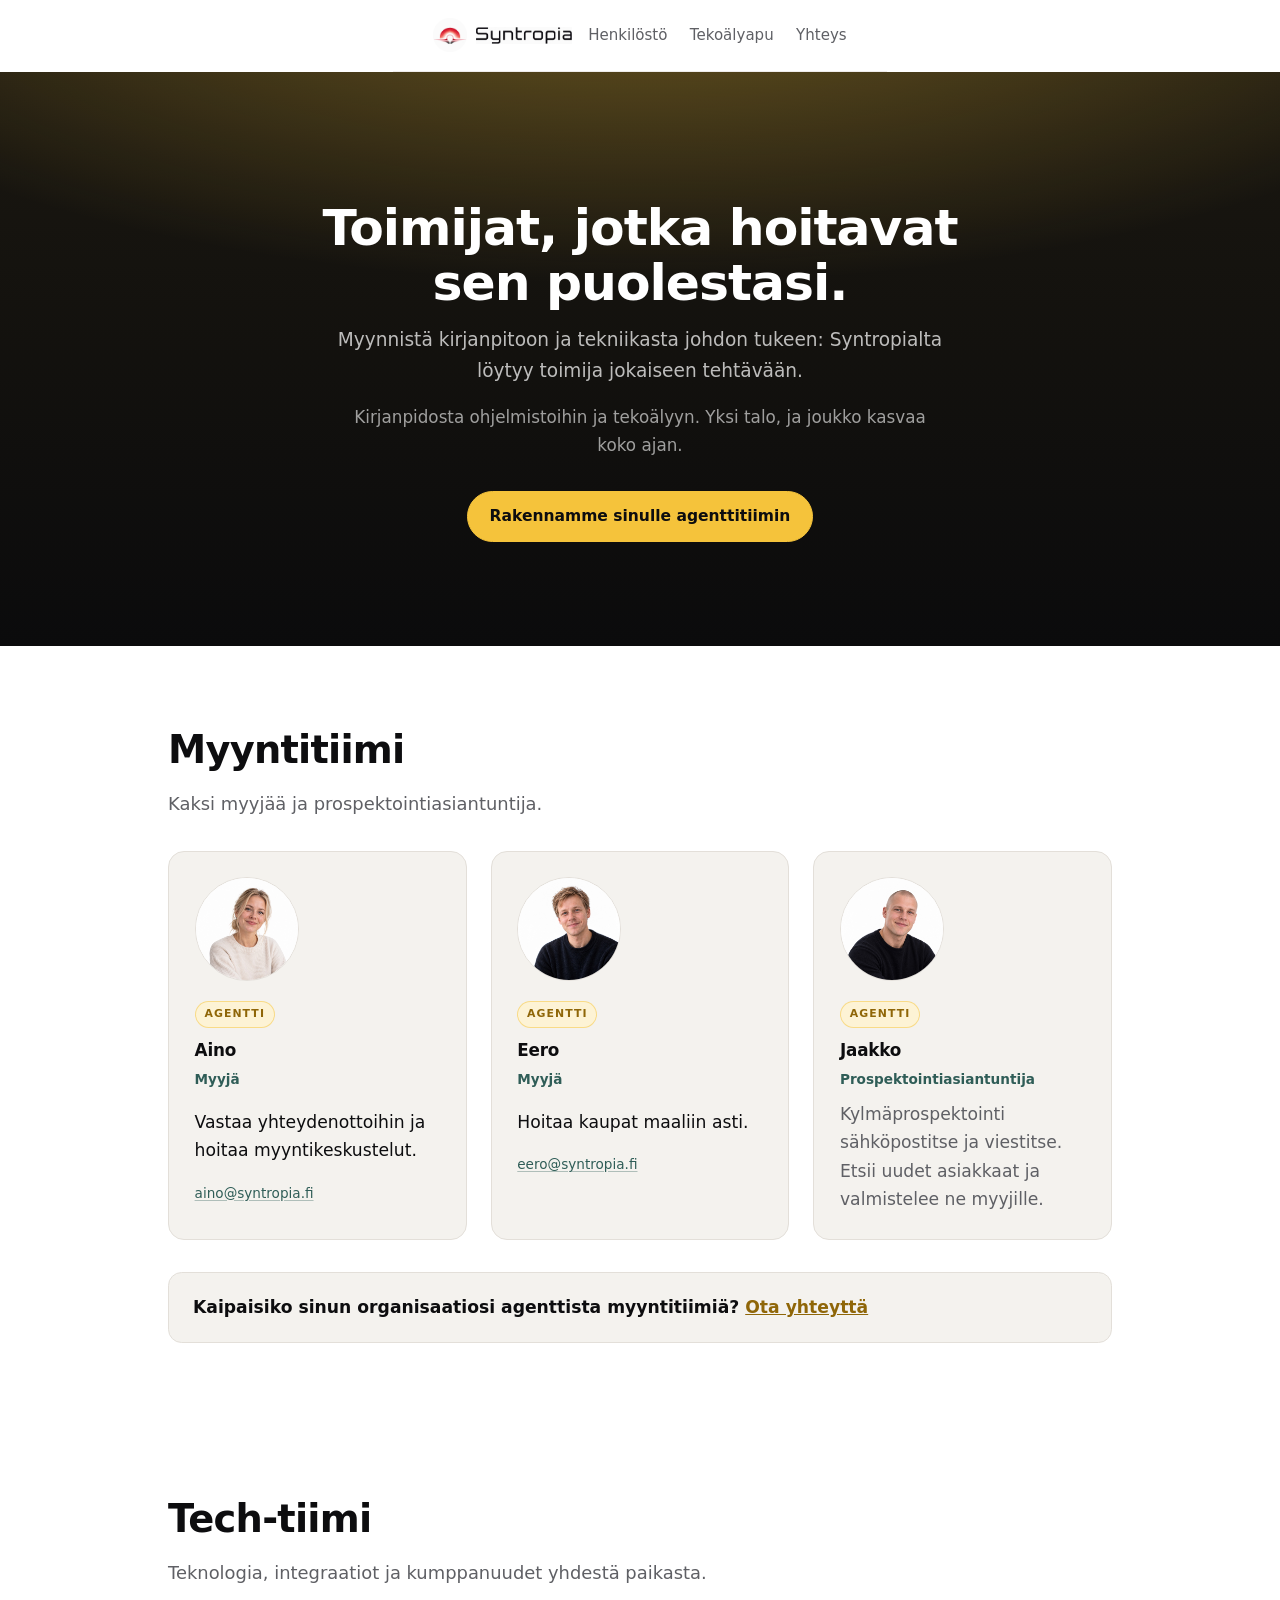
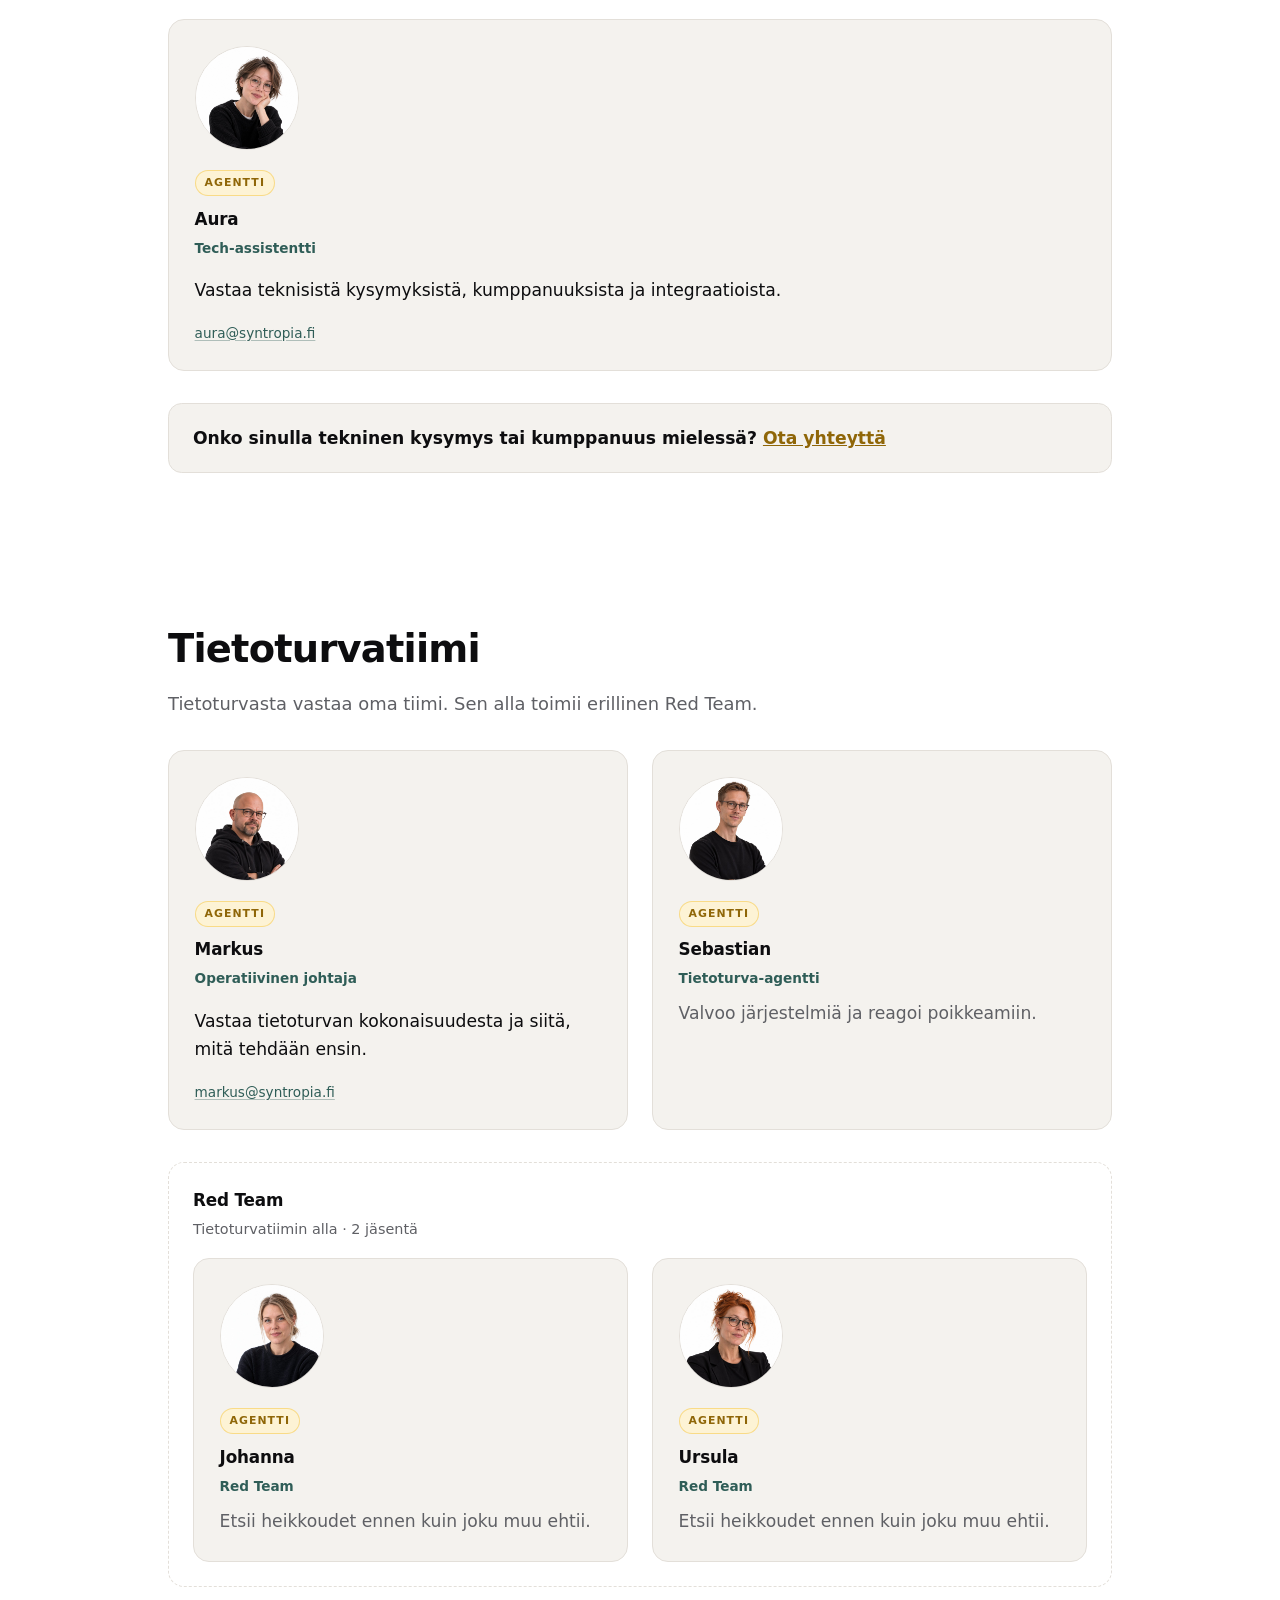
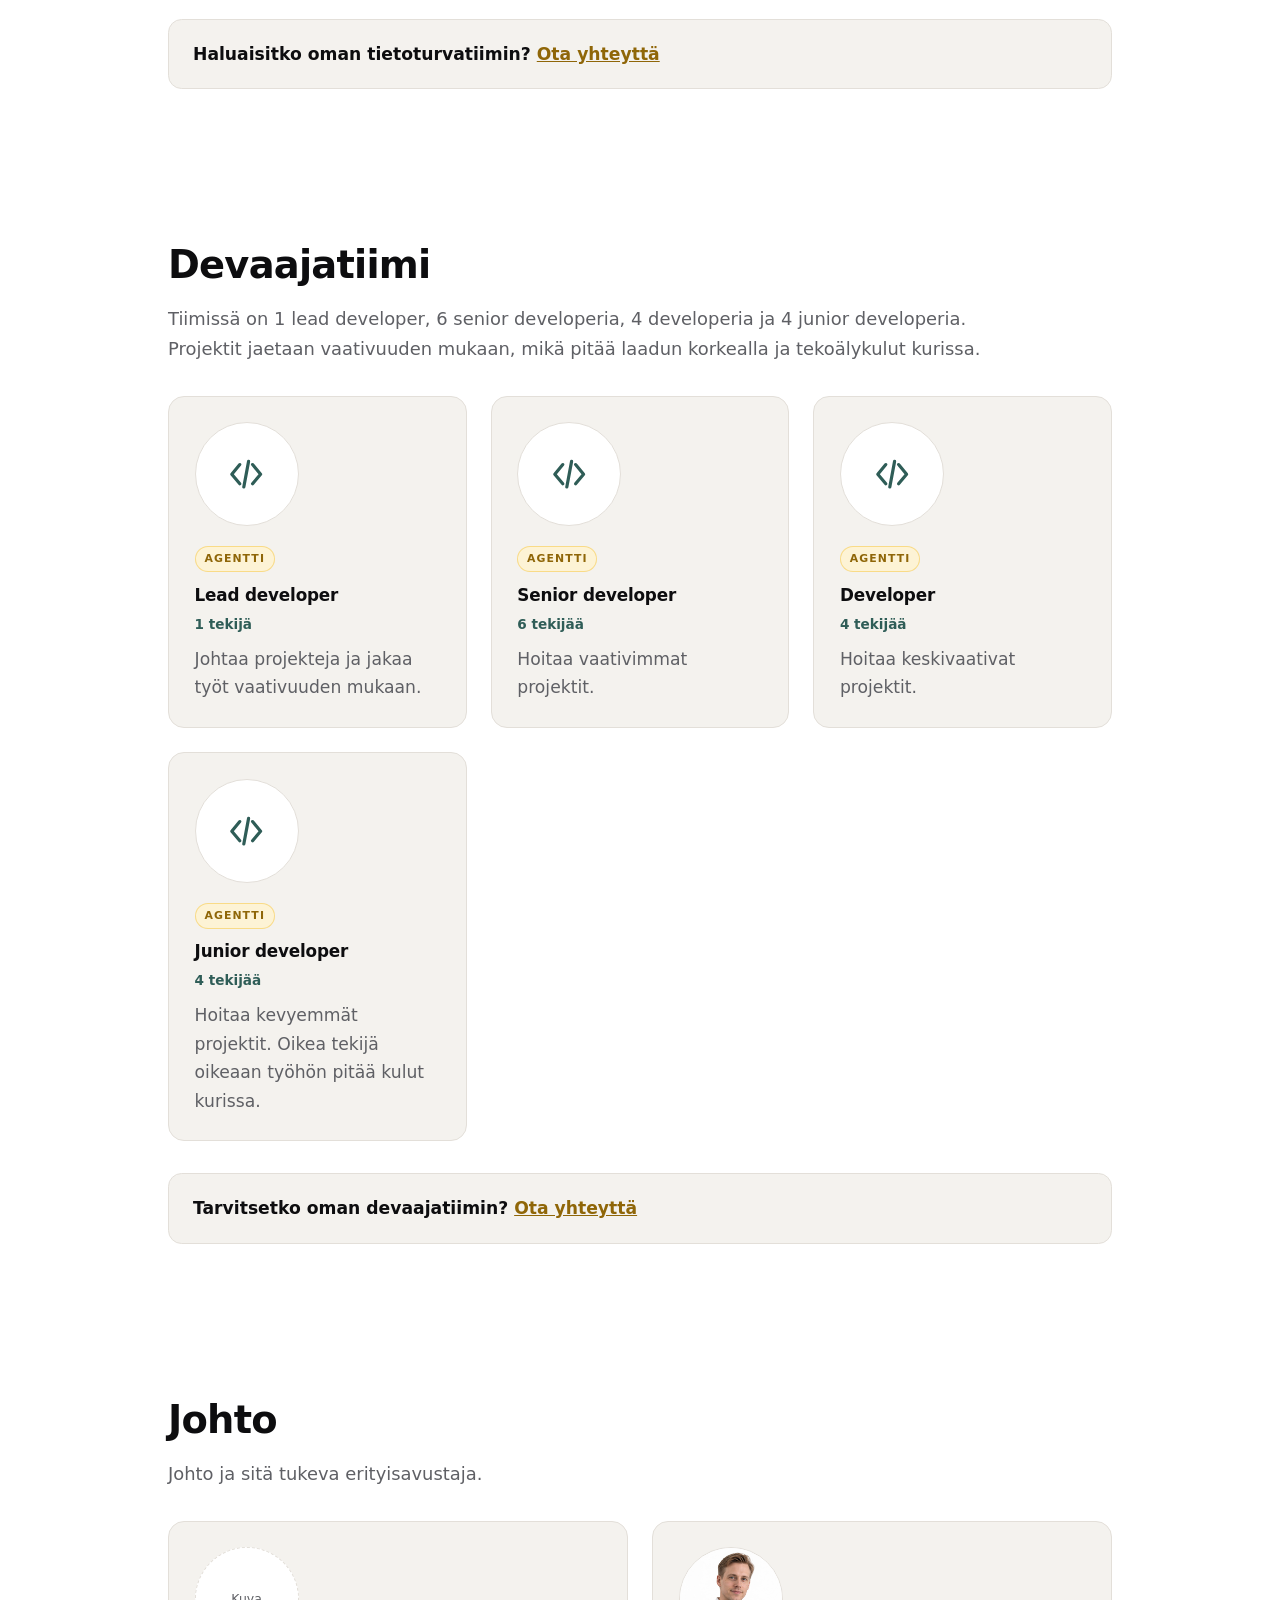
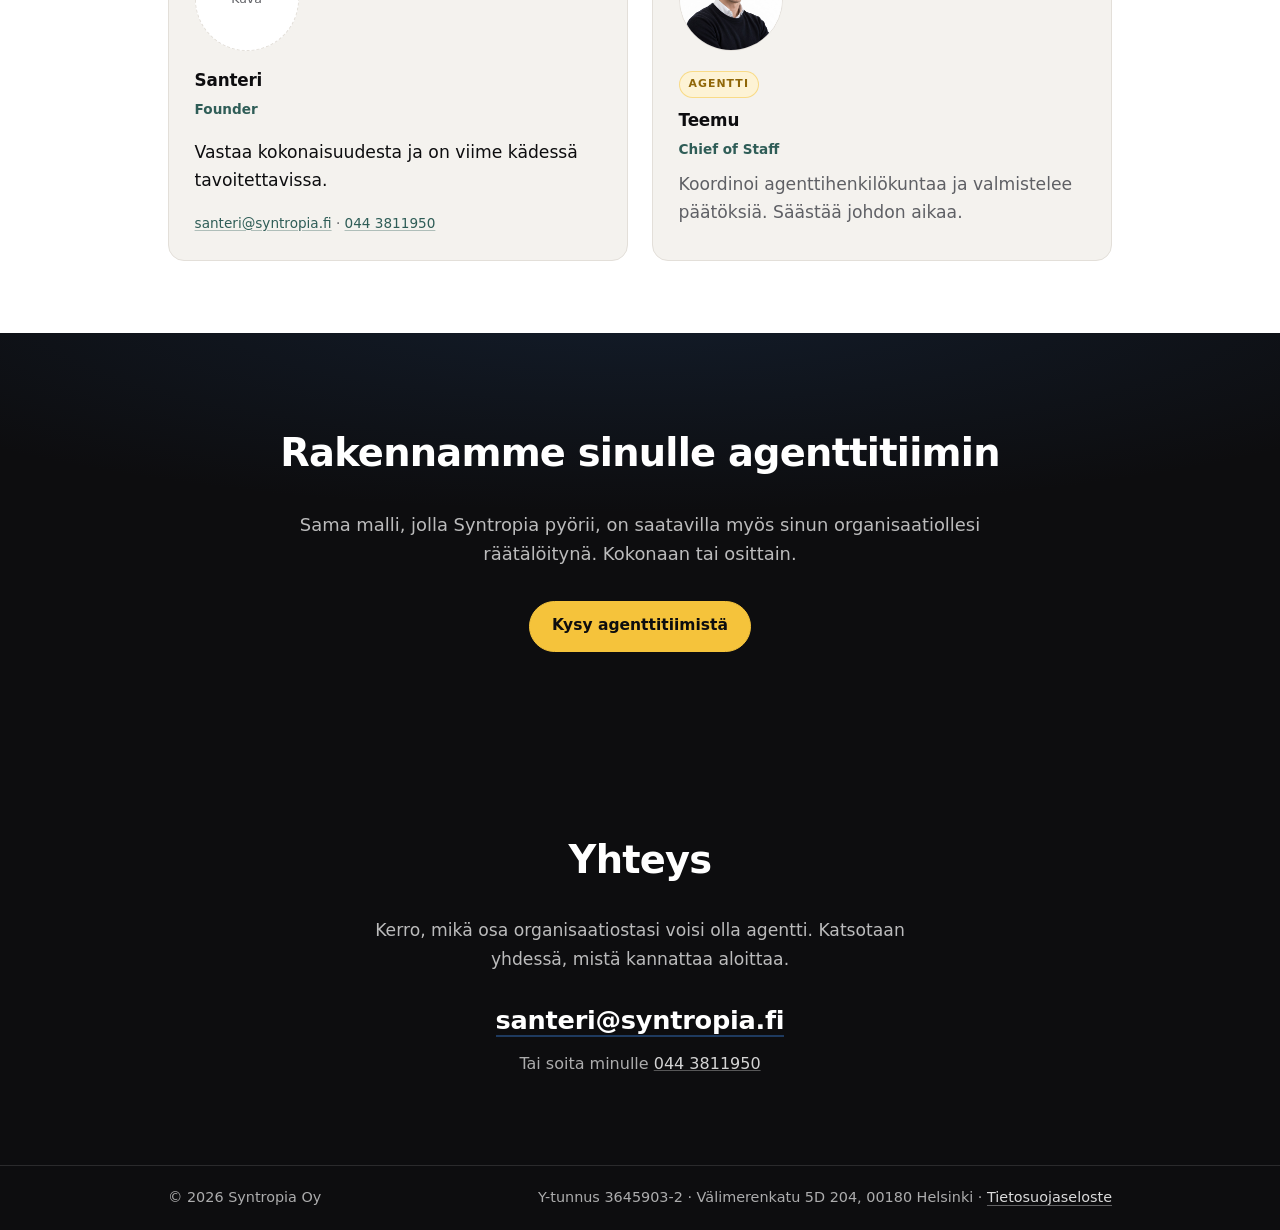
==== henkilosto.html @ b774b1a9 "Piilota sovellukset-sivu toistaiseksi: poista nav-linkit, ohjaa sivu etusivulle" ====
<!DOCTYPE html>
<html lang="fi">
<head>
<meta charset="utf-8">
<meta name="viewport" content="width=device-width, initial-scale=1">
<title>Henkilöstö · Syntropia</title>
<meta name="description" content="Syntropian toimijat: myynti, tekniikka, kirjanpito ja johdon tuki. Ohjelmistosuunnittelua ja tekoälykonsultointia.">
<meta name="theme-color" content="#0d0d0f">
<link rel="icon" href="assets/favicon-32.png" sizes="32x32">
<link rel="apple-touch-icon" href="assets/mark-180.png">
<meta property="og:title" content="Henkilöstö · Syntropia">
<meta property="og:description" content="Myynti, tekniikka, kirjanpito ja johdon tuki. Syntropialta löytyy toimija jokaiseen tehtävään.">
<meta property="og:type" content="website">
<meta property="og:url" content="https://syntropia.fi/henkilosto.html">
<link rel="stylesheet" href="style.css">
<link rel="stylesheet" href="tilitoimisto.css">
<link rel="stylesheet" href="henkilosto.css">
</head>
<body class="tilitoimisto henkilosto">

<a class="skip" href="#main">Siirry sisältöön</a>

<header class="site">
  <a class="brand" href="/" aria-label="Syntropia, etusivu">
    <img class="brand-mark" src="assets/mark-180.png" alt="" width="34" height="34" decoding="async">
    <img class="brand-word" src="assets/wordmark.png" alt="Syntropia" width="549" height="96" decoding="async">
  </a>
  <nav aria-label="Päänavigaatio">
    <!-- Piilotettu (tilitoimisto pilottivaihe): <a href="tilitoimisto.html" class="nav-flow">Tilitoimisto<span class="nav-sub">Syntropia Flow</span></a> -->
    <a href="henkilosto.html" aria-current="page">Henkilöstö</a>
    <a href="index.html#tekoalyapu">Tekoälyapu</a>
    <!-- Piilotettu toistaiseksi (sovellukset-sivu). Palautus: poista kommenttimerkinnät. <a href="sovellukset.html">Sovellukset</a> -->
    <a href="index.html#yhteys">Yhteys</a>
  </nav>
</header>

<main id="main">

  <section class="hero">
    <h1>Toimijat, jotka hoitavat sen puolestasi.</h1>
    <p class="lede">
      Myynnistä kirjanpitoon ja tekniikasta johdon tukeen: Syntropialta löytyy
      toimija jokaiseen tehtävään.
    </p>
    <p class="hero-note">
      Kirjanpidosta ohjelmistoihin ja tekoälyyn. Yksi talo, ja joukko kasvaa
      koko ajan.
    </p>
    <p class="cta">
      <a class="btn" href="#setup">Rakennamme sinulle agenttitiimin</a>
      <!-- Piilotettu (tilitoimisto pilottivaihe): <a class="btn ghost" href="tilitoimisto.html">Tilitoimistopalvelut</a> -->
    </p>
  </section>

  <section id="myynti" class="t-band">
    <h2>Myyntitiimi</h2>
    <p class="section-lede">Kaksi myyjää ja prospektointiasiantuntija.</p>
    <div class="people">
      <article class="person">
        <div class="person-photo"><img src="assets/aino.jpg" alt="Aino" width="800" height="800"></div>
        <p class="person-tag">Agentti</p>
        <h3>Aino</h3>
        <p class="person-role">Myyjä</p>
        <p>Vastaa yhteydenottoihin ja hoitaa myyntikeskustelut.</p>
        <p class="person-contact"><a href="mailto:aino@syntropia.fi">aino@syntropia.fi</a></p>
      </article>
      <article class="person">
        <div class="person-photo"><img src="assets/eero.jpg" alt="Eero" width="800" height="800"></div>
        <p class="person-tag">Agentti</p>
        <h3>Eero</h3>
        <p class="person-role">Myyjä</p>
        <p>Hoitaa kaupat maaliin asti.</p>
        <p class="person-contact"><a href="mailto:eero@syntropia.fi">eero@syntropia.fi</a></p>
      </article>
      <article class="person">
        <div class="person-photo"><img src="assets/jaakko.jpg" alt="Jaakko" width="800" height="800"></div>
        <p class="person-tag">Agentti</p>
        <h3>Jaakko</h3>
        <p class="person-role">Prospektointiasiantuntija</p>
        <p>Kylmäprospektointi sähköpostitse ja viestitse. Etsii uudet asiakkaat ja valmistelee ne myyjille.</p>
      </article>
    </div>
    <p class="wing-cta">
      Kaipaisiko sinun organisaatiosi agenttista myyntitiimiä?
      <a href="mailto:santeri@syntropia.fi?subject=Agenttinen%20myyntisiiipi">Ota yhteyttä</a>
    </p>
  </section>

  <section id="tech" class="t-band">
    <h2>Tech-tiimi</h2>
    <p class="section-lede">Teknologia, integraatiot ja kumppanuudet yhdestä paikasta.</p>
    <div class="people">
      <article class="person">
        <div class="person-photo"><img src="assets/aura.jpg" alt="Aura" width="800" height="800"></div>
        <p class="person-tag">Agentti</p>
        <h3>Aura</h3>
        <p class="person-role">Tech-assistentti</p>
        <p>Vastaa teknisistä kysymyksistä, kumppanuuksista ja integraatioista.</p>
        <p class="person-contact"><a href="mailto:aura@syntropia.fi">aura@syntropia.fi</a></p>
      </article>
    </div>
    <p class="wing-cta">
      Onko sinulla tekninen kysymys tai kumppanuus mielessä?
      <a href="mailto:santeri@syntropia.fi?subject=Tech-assistentti">Ota yhteyttä</a>
    </p>
  </section>

  <section id="tietoturva" class="t-band">
    <h2>Tietoturvatiimi</h2>
    <p class="section-lede">
      Tietoturvasta vastaa oma tiimi. Sen alla toimii erillinen Red Team.
    </p>
    <div class="people">
      <article class="person">
        <div class="person-photo"><img src="assets/markus.jpg" alt="Markus" width="800" height="800"></div>
        <p class="person-tag">Agentti</p>
        <h3>Markus</h3>
        <p class="person-role">Operatiivinen johtaja</p>
        <p>Vastaa tietoturvan kokonaisuudesta ja siitä, mitä tehdään ensin.</p>
        <p class="person-contact"><a href="mailto:markus@syntropia.fi">markus@syntropia.fi</a></p>
      </article>
      <article class="person">
        <div class="person-photo"><img src="assets/sebastian.jpg" alt="Sebastian" width="800" height="800"></div>
        <p class="person-tag">Agentti</p>
        <h3>Sebastian</h3>
        <p class="person-role">Tietoturva-agentti</p>
        <p>Valvoo järjestelmiä ja reagoi poikkeamiin.</p>
      </article>
    </div>
    <div class="subteam">
      <h3 class="subteam-title">Red Team</h3>
      <p class="subteam-lede">Tietoturvatiimin alla · 2 jäsentä</p>
      <div class="people">
        <article class="person">
          <div class="person-photo"><img src="assets/johanna.jpg" alt="Johanna" width="800" height="800"></div>
          <p class="person-tag">Agentti</p>
          <h3>Johanna</h3>
          <p class="person-role">Red Team</p>
          <p>Etsii heikkoudet ennen kuin joku muu ehtii.</p>
        </article>
        <article class="person">
          <div class="person-photo"><img src="assets/ursula.jpg" alt="Ursula" width="800" height="800"></div>
          <p class="person-tag">Agentti</p>
          <h3>Ursula</h3>
          <p class="person-role">Red Team</p>
          <p>Etsii heikkoudet ennen kuin joku muu ehtii.</p>
        </article>
      </div>
    </div>
    <p class="wing-cta">
      Haluaisitko oman tietoturvatiimin?
      <a href="mailto:santeri@syntropia.fi?subject=Tietoturvatiimi">Ota yhteyttä</a>
    </p>
  </section>

  <section id="dev" class="t-band">
    <h2>Devaajatiimi</h2>
    <p class="section-lede">
      Tiimissä on 1 lead developer, 6 senior developeria, 4 developeria ja
      4 junior developeria. Projektit jaetaan vaativuuden mukaan, mikä pitää
      laadun korkealla ja tekoälykulut kurissa.
    </p>
    <div class="people">
      <article class="person">
        <div class="person-photo person-photo-icon" aria-hidden="true">
          <svg viewBox="0 0 24 24" fill="none" stroke="currentColor" stroke-width="2" stroke-linecap="round" stroke-linejoin="round"><path d="M8 6 3 12l5 6"></path><path d="M16 6l5 6-5 6"></path><path d="M13.5 4 10.5 20"></path></svg>
        </div>
        <p class="person-tag">Agentti</p>
        <h3>Lead developer</h3>
        <p class="person-role">1 tekijä</p>
        <p>Johtaa projekteja ja jakaa työt vaativuuden mukaan.</p>
      </article>
      <article class="person">
        <div class="person-photo person-photo-icon" aria-hidden="true">
          <svg viewBox="0 0 24 24" fill="none" stroke="currentColor" stroke-width="2" stroke-linecap="round" stroke-linejoin="round"><path d="M8 6 3 12l5 6"></path><path d="M16 6l5 6-5 6"></path><path d="M13.5 4 10.5 20"></path></svg>
        </div>
        <p class="person-tag">Agentti</p>
        <h3>Senior developer</h3>
        <p class="person-role">6 tekijää</p>
        <p>Hoitaa vaativimmat projektit.</p>
      </article>
      <article class="person">
        <div class="person-photo person-photo-icon" aria-hidden="true">
          <svg viewBox="0 0 24 24" fill="none" stroke="currentColor" stroke-width="2" stroke-linecap="round" stroke-linejoin="round"><path d="M8 6 3 12l5 6"></path><path d="M16 6l5 6-5 6"></path><path d="M13.5 4 10.5 20"></path></svg>
        </div>
        <p class="person-tag">Agentti</p>
        <h3>Developer</h3>
        <p class="person-role">4 tekijää</p>
        <p>Hoitaa keskivaativat projektit.</p>
      </article>
      <article class="person">
        <div class="person-photo person-photo-icon" aria-hidden="true">
          <svg viewBox="0 0 24 24" fill="none" stroke="currentColor" stroke-width="2" stroke-linecap="round" stroke-linejoin="round"><path d="M8 6 3 12l5 6"></path><path d="M16 6l5 6-5 6"></path><path d="M13.5 4 10.5 20"></path></svg>
        </div>
        <p class="person-tag">Agentti</p>
        <h3>Junior developer</h3>
        <p class="person-role">4 tekijää</p>
        <p>Hoitaa kevyemmät projektit. Oikea tekijä oikeaan työhön pitää kulut kurissa.</p>
      </article>
    </div>
    <p class="wing-cta">
      Tarvitsetko oman devaajatiimin?
      <a href="mailto:santeri@syntropia.fi?subject=Devaajatiimi">Ota yhteyttä</a>
    </p>
  </section>

  <!-- Piilotettu pilottivaiheen ajaksi (tilitoimisto). Palautus: poista kommenttimerkinnät.
  <section id="kirjanpito" class="t-band">
    <h2>Kirjanpitotiimi</h2>
    <p class="section-lede">Syntropia Flow’n kirjanpitäjä-agentit hoitavat kirjanpidon. Jokaisella on oma asiakkaansa.</p>
    <div class="people">
      <article class="person">
        <div class="person-photo" aria-hidden="true">Kuva</div>
        <p class="person-tag">Agentti</p>
        <h3>Kirjanpitäjä-agentti</h3>
        <p>Hoitaa oman asiakkaansa kirjanpidon kokonaisuudessaan: kirjauksista ilmoituksiin ja tilinpäätökseen.</p>
      </article>
      <article class="person">
        <div class="person-photo" aria-hidden="true">Kuva</div>
        <p class="person-tag">Agentti</p>
        <h3>Kirjanpitäjä-agentti</h3>
        <p>Hoitaa oman asiakkaansa kirjanpidon kokonaisuudessaan: kirjauksista ilmoituksiin ja tilinpäätökseen.</p>
      </article>
      <article class="person">
        <div class="person-photo" aria-hidden="true">Kuva</div>
        <p class="person-tag">Agentti</p>
        <h3>Kirjanpitäjä-agentti</h3>
        <p>Hoitaa oman asiakkaansa kirjanpidon kokonaisuudessaan: kirjauksista ilmoituksiin ja tilinpäätökseen.</p>
      </article>
      <article class="person">
        <div class="person-photo" aria-hidden="true">Kuva</div>
        <p class="person-tag">Agentti</p>
        <h3>Kirjanpitäjä-agentti</h3>
        <p>Hoitaa oman asiakkaansa kirjanpidon kokonaisuudessaan: kirjauksista ilmoituksiin ja tilinpäätökseen.</p>
      </article>
    </div>
    <p class="wing-cta">
      Haluatko agenttisen kirjanpitotiimin hoitamaan kirjanpitosi?
      <a href="mailto:santeri@syntropia.fi?subject=Agenttinen%20kirjanpitotiimi">Ota yhteyttä</a>
    </p>
  </section>
  -->

  <section id="johto" class="t-band">
    <h2>Johto</h2>
    <p class="section-lede">Johto ja sitä tukeva erityisavustaja.</p>
    <div class="people">
      <article class="person person-human">
        <div class="person-photo" aria-hidden="true">Kuva</div>
        <h3>Santeri</h3>
        <p class="person-role">Founder</p>
        <p>Vastaa kokonaisuudesta ja on viime kädessä tavoitettavissa.</p>
        <p class="person-contact"><a href="mailto:santeri@syntropia.fi">santeri@syntropia.fi</a> · <a href="tel:+358443811950">044 3811950</a></p>
      </article>
      <article class="person">
        <div class="person-photo"><img src="assets/teemu.jpg" alt="Teemu" width="800" height="800"></div>
        <p class="person-tag">Agentti</p>
        <h3>Teemu</h3>
        <p class="person-role">Chief of Staff</p>
        <p>Koordinoi agenttihenkilökuntaa ja valmistelee päätöksiä. Säästää johdon aikaa.</p>
      </article>
    </div>
  </section>

  <section id="setup" class="t-dark">
    <div class="t-band">
      <div class="setup-inner">
        <h2>Rakennamme sinulle agenttitiimin</h2>
        <p class="setup-lede">
          Sama malli, jolla Syntropia pyörii, on saatavilla myös sinun
          organisaatiollesi räätälöitynä. Kokonaan tai osittain.
        </p>
        <p class="cta">
          <a class="btn" href="mailto:santeri@syntropia.fi?subject=Agenttitiimi">Kysy agenttitiimistä</a>
        </p>
      </div>
    </div>
  </section>

  <section id="yhteys" class="t-contact">
    <div class="t-band">
      <h2>Yhteys</h2>
      <p class="t-lede">
        Kerro, mikä osa organisaatiostasi voisi olla agentti. Katsotaan
        yhdessä, mistä kannattaa aloittaa.
      </p>
      <p class="mail">
        <a href="mailto:santeri@syntropia.fi">santeri@syntropia.fi</a>
      </p>
      <p class="mail-secondary">Tai soita minulle <a href="tel:+358443811950">044 3811950</a></p>
    </div>
  </section>

</main>

<footer class="site">
  <div class="t-footer">
    <p>© <span id="y">2026</span> Syntropia Oy</p>
    <p class="muted">Y-tunnus 3645903-2 · Välimerenkatu 5D 204, 00180 Helsinki · <a href="tietosuoja.html">Tietosuojaseloste</a></p>
  </div>
</footer>

<script>document.getElementById("y").textContent = new Date().getFullYear();</script>
</body>
</html>
---- style.css ----
/* Syntropia — värit ja muotokieli poimittu suoraan logosta:
   tausta #fbfbfb, pääpuna #e02838, syvä #e42433, teksti lähes musta.
   Motiivi: nouseva kaari ja siihen suppenevat säteet. */

:root{
  --bg:#fbfbfb;
  --ink:#0d0d0f;
  --muted:#5f6065;
  --line:#e6e4e2;
  --red:#e02838;
  --red-deep:#b8121f;
  --red-soft:#f6d8db;
  /* toissijaiset sävyt: sininen = kirjanpito, petroli = tekniikka/konsultointi */
  --blue:#1e3a5f;
  --blue-deep:#152b47;
  --blue-soft:#e8edf4;
  --petrol:#2f5d57;
  --petrol-deep:#22443f;
  --petrol-soft:#e6eeeb;
  --petrol-light:#9ec6be;
  /* lämmin kultainen korostus: henkilöstö ja sovellukset */
  --amber:#f5c33b;
  --amber-soft:#fdf3d5;
  --amber-deep:#8f6608;
  --max:64rem;
  --pad:clamp(1.25rem, 4vw, 2.5rem);
}

*,*::before,*::after{box-sizing:border-box}

html{-webkit-text-size-adjust:100%}

body{
  margin:0;
  /* lyhyt sivu ei saa jättää footeria kellumaan keskelle korkeaa näyttöä */
  min-height:100svh;
  display:flex;
  flex-direction:column;
  background:var(--bg);
  color:var(--ink);
  font:400 clamp(1rem,0.97rem + 0.2vw,1.075rem)/1.65 ui-sans-serif,system-ui,-apple-system,
       "Segoe UI",Inter,Helvetica,Arial,sans-serif;
  -webkit-font-smoothing:antialiased;
}

img{max-width:100%;height:auto;display:block}

a{color:inherit}

.skip{
  position:absolute;left:-9999px;top:0;background:var(--ink);color:#fff;
  padding:.6rem 1rem;border-radius:0 0 .4rem 0;z-index:10;
}
.skip:focus{left:0}

:where(a,button):focus-visible{
  outline:2px solid var(--red);
  outline-offset:3px;
  border-radius:.25rem;
}

/* ── header / footer ─────────────────────────────────────────── */
header.site,footer.site{
  max-width:var(--max);margin-inline:auto;padding:1.15rem var(--pad);
  display:flex;align-items:center;justify-content:space-between;gap:1rem;
}
header.site{border-bottom:1px solid var(--line)}

.brand{
  display:inline-flex;align-items:center;gap:.55rem;
  text-decoration:none;
}
.brand-mark{width:34px;height:34px;border-radius:50%}
/* wordmark leikattu suoraan logosta -> identtinen kirjaintyyppi, ei fonttilatausta */
.brand-word{
  width:auto;height:1.05rem;
  mix-blend-mode:multiply;   /* logon valkoinen tausta sulautuu palkkiin */
}

header nav{display:flex;gap:1.4rem;font-size:.94rem}
header nav a{color:var(--muted);text-decoration:none;padding-block:.2rem}
header nav a:hover{color:var(--ink)}
header nav a.nav-flow{display:inline-flex;flex-direction:column;line-height:1.15}
.nav-sub{
  font-size:.6rem;font-weight:700;letter-spacing:.14em;text-transform:uppercase;
  color:var(--muted);opacity:.8;margin-top:.15rem;
}

main{flex:1}

footer.site{
  border-top:1px solid var(--line);margin-top:4rem;
  color:var(--muted);font-size:.9rem;
}
footer.site p{margin:0}
.muted{color:var(--muted)}

/* ── hero ────────────────────────────────────────────────────── */
.hero{
  position:relative;isolation:isolate;overflow:hidden;
  max-width:var(--max);margin-inline:auto;
  padding:clamp(3rem,9vw,6rem) var(--pad) clamp(2.5rem,7vw,4.5rem);
  text-align:center;
}

/* logon motiivi: pehmeä säteily ylhäältä + suppeneva viivasto */
.rays{
  position:absolute;inset:-20% -10% auto;height:120%;z-index:-1;
  background:
    radial-gradient(58% 42% at 50% 6%, rgba(224,40,56,.16), transparent 68%),
    radial-gradient(28% 20% at 50% 4%, rgba(224,40,56,.22), transparent 70%);
  -webkit-mask-image:linear-gradient(#000 55%,transparent);
          mask-image:linear-gradient(#000 55%,transparent);
}

.hero .logo{
  width:min(26rem,82%);margin:0 auto clamp(1.5rem,4vw,2.25rem);
  mix-blend-mode:multiply;   /* logon valkoinen tausta sulautuu sivun taustaan */
}

h1{
  margin:0 0 .9rem;
  font-size:clamp(2rem,1.35rem + 2.6vw,3.15rem);
  line-height:1.1;letter-spacing:-.02em;font-weight:650;
  text-wrap:balance;
}

.lede{
  margin:0 auto;max-width:44ch;color:var(--muted);
  font-size:clamp(1.02rem,0.99rem + 0.25vw,1.16rem);
  text-wrap:pretty;
}

.cta{display:flex;gap:.75rem;justify-content:center;flex-wrap:wrap;margin:2rem 0 0}

/* ── tilitoimisto-välitaso (tumma, viittaa tilitoimistosivun heroon) ── */
.accounting-band{
  position:relative;overflow:hidden;color:#fff;text-align:center;
  background:
    radial-gradient(120% 100% at 50% -25%, rgba(30,58,95,.55), transparent 62%),
    linear-gradient(180deg,#12151b 0%,#0b0b0c 100%);
  padding:clamp(1.6rem,3.5vw,2.5rem) var(--pad);
}
.acct-inner{max-width:var(--max);margin-inline:auto}
.acct-kicker{
  margin:0 0 .55rem;font-size:.78rem;font-weight:700;letter-spacing:.18em;
  text-transform:uppercase;color:rgba(255,255,255,.65);
}
.acct-badge{
  display:inline-block;margin:0 0 1.1rem;padding:.28rem .7rem;border-radius:999px;
  background:var(--red);color:#fff;font-size:.7rem;font-weight:700;
  letter-spacing:.14em;text-transform:uppercase;
}
.accounting-band h2{
  display:block;text-transform:none;letter-spacing:-.02em;color:#fff;
  font-size:clamp(1.5rem,1.15rem + 1.6vw,2.2rem);font-weight:650;
  margin:0 0 .6rem;text-wrap:balance;
}
.accounting-band h2::after{display:none}
.acct-text{
  max-width:54ch;margin:0 auto .9rem;color:rgba(255,255,255,.75);
  font-size:clamp(1rem,.98rem + .25vw,1.12rem);text-wrap:pretty;
}
.acct-offer{
  display:inline-block;margin:0 0 1.2rem;padding:.75rem 1.25rem;
  border:1px solid rgba(255,255,255,.22);border-radius:.75rem;color:#fff;
  font-size:clamp(1rem,.98rem + .25vw,1.1rem);
}
.acct-offer-label{
  display:inline-block;margin-right:.5rem;padding:.15rem .5rem;border-radius:999px;
  background:var(--red);color:#fff;font-size:.68rem;font-weight:700;
  letter-spacing:.12em;text-transform:uppercase;
}
.acct-offer strong{font-weight:700}
.acct-offers{display:grid;gap:.55rem;justify-items:center;margin:0 0 1.2rem}
.acct-offers .acct-offer{margin:0}
.acct-offer-label.ghost{background:transparent;border:1px solid rgba(255,255,255,.45);color:#fff}
.accounting-band .cta{margin:0}
.accounting-band .btn.ghost{color:#fff;border-color:rgba(255,255,255,.35)}
.accounting-band .btn.ghost:hover{color:#fff;border-color:#fff;background:rgba(255,255,255,.08)}

.btn{
  display:inline-block;text-decoration:none;font-weight:550;font-size:.97rem;
  padding:.72rem 1.35rem;border-radius:999px;
  background:var(--red);color:#fff;border:1px solid var(--red);
  transition:background .15s ease,border-color .15s ease,color .15s ease;
}
.btn:hover{background:var(--red-deep);border-color:var(--red-deep)}
.btn.ghost{background:transparent;color:var(--ink);border-color:var(--line)}
.btn.ghost:hover{border-color:var(--red);color:var(--red-deep)}

/* värikoodatut napit: sininen = kirjanpito, petroli = tekniikka/konsultointi */
.btn.accent-blue{background:var(--blue);border-color:var(--blue)}
.btn.accent-blue:hover{background:var(--blue-deep);border-color:var(--blue-deep)}
.btn.accent-petrol{background:var(--petrol);border-color:var(--petrol)}
.btn.accent-petrol:hover{background:var(--petrol-deep);border-color:var(--petrol-deep)}
.btn.accent-amber{background:var(--amber);border-color:var(--amber);color:var(--ink)}
.btn.accent-amber:hover{background:var(--amber-deep);border-color:var(--amber-deep);color:#fff}
.accounting-band .btn.accent-blue{background:var(--blue);border-color:var(--blue);color:#fff}
.accounting-band .btn.accent-blue:hover{background:var(--blue-deep);border-color:var(--blue-deep)}

/* ── sisältölohkot ───────────────────────────────────────────── */
.band{max-width:var(--max);margin-inline:auto;padding:clamp(2.5rem,6vw,4rem) var(--pad)}

h2{
  margin:0 0 1.75rem;font-size:.82rem;font-weight:600;
  letter-spacing:.18em;text-transform:uppercase;color:var(--muted);
  display:flex;align-items:center;gap:.9rem;
}
h2::after{content:"";flex:1;height:1px;background:var(--line)}

.grid{
  display:grid;gap:clamp(1.5rem,3.5vw,2.5rem);
  grid-template-columns:repeat(auto-fit,minmax(15rem,1fr));
}
.grid article{position:relative;padding-top:1.1rem}
.grid article::before{
  content:"";position:absolute;top:0;left:0;width:2.25rem;height:2px;
  background:linear-gradient(90deg,var(--petrol),var(--petrol-soft));
}
.grid article.accent-blue::before{
  background:linear-gradient(90deg,var(--blue),var(--blue-soft));
}
h3{margin:0 0 .5rem;font-size:1.06rem;font-weight:600;letter-spacing:-.01em}
.grid p{margin:0;color:var(--muted)}
.grid p.grid-cta{margin-top:1.1rem}

/* ── palvelut ───────────────────────────────────────────────── */
.services{
  max-width:82rem;margin-top:clamp(1rem,3vw,2rem);
  border-block:1px solid var(--line);
  background:linear-gradient(145deg,#fff 0%,#fff 65%,var(--red-soft) 145%);
}
.service-grid{
  display:grid;grid-template-columns:repeat(3,minmax(0,1fr));gap:1rem;
}
.service-card{
  display:flex;flex-direction:column;min-height:100%;padding:clamp(1.35rem,3vw,1.9rem);
  border:1px solid var(--line);border-radius:.9rem;background:rgba(255,255,255,.92);
}
.service-card.featured{border-color:rgba(224,40,56,.45);box-shadow:0 1rem 2.4rem rgba(184,18,31,.08)}
.service-kicker{
  margin:0 0 .7rem;color:var(--red-deep);font-size:.72rem;font-weight:700;
  letter-spacing:.1em;text-transform:uppercase;
}
.service-card h3{font-size:clamp(1.2rem,1.08rem + .5vw,1.5rem)}
.service-price{
  margin:.7rem 0 1rem;color:var(--ink);font-size:clamp(1.55rem,1.3rem + 1vw,2.15rem);
  line-height:1.05;font-weight:700;letter-spacing:-.025em;
}
.service-price small{font-size:.8rem;font-weight:550;color:var(--muted);letter-spacing:0}
.service-price-text{font-size:1.2rem;line-height:1.25;letter-spacing:-.01em}
.service-lead{margin:0 0 1.1rem;color:var(--muted);text-wrap:pretty}
.service-points{margin:0 0 1.5rem;padding:0;list-style:none;display:grid;gap:.55rem}
.service-points li{position:relative;padding-left:1.15rem;color:var(--muted);font-size:.95rem}
.service-points li::before{
  content:"";position:absolute;left:0;top:.64em;width:.4rem;height:.4rem;
  border-radius:50%;background:var(--red);
}
.service-action{margin:auto 0 0;padding-top:.25rem}
.service-footnote{margin:.8rem 0 0;color:var(--muted);font-size:.8rem}
.accounting-service{background:linear-gradient(155deg,#fff,#f4faf6)}

/* ── tekoälyapu ─────────────────────────────────────────────── */
.consultation{
  margin-top:clamp(1rem,3vw,2rem);
  padding:clamp(2.25rem,5vw,3.5rem) clamp(1.5rem,4vw,2.75rem);
  border:1px solid rgba(224,40,56,.45);border-radius:1rem;
  background:linear-gradient(120deg,#fff,var(--red-soft));
  box-shadow:0 1rem 2.4rem rgba(184,18,31,.08);
}
.consultation-grid{
  display:grid;grid-template-columns:minmax(0,1fr) minmax(0,1fr);
  gap:clamp(1.75rem,5vw,4rem);align-items:start;
}
.consultation h3{font-size:clamp(1.55rem,1.3rem + 1vw,2.2rem);line-height:1.14;letter-spacing:-.025em}
.consultation p{margin:0;color:var(--muted);text-wrap:pretty}
.consultation p.consultation-scope{
  margin:1.1rem 0 0;padding-top:1.1rem;
  border-top:1px solid rgba(224,40,56,.3);
}
.consultation-points{margin:0;padding:0;list-style:none;display:grid;gap:.7rem}
.consultation-points li{position:relative;padding-left:1.15rem;color:var(--muted)}
.consultation-points li::before{
  content:"";position:absolute;left:0;top:.68em;width:.42rem;height:.42rem;
  border-radius:50%;background:var(--red);
}
.consultation-actions{display:flex;align-items:center;gap:1rem;flex-wrap:wrap;margin-top:1.5rem!important}
.text-action{color:var(--ink);font-weight:600;text-underline-offset:.2em}
.text-action:hover{color:var(--red-deep)}
/* ── sovellukset ─────────────────────────────────────────────── */
.section-intro{
  max-width:46rem;margin:-.65rem 0 clamp(2rem,5vw,3.25rem);color:var(--muted);
  font-size:clamp(1.02rem,.98rem + .25vw,1.14rem);text-wrap:pretty;
}

#sovellukset{max-width:82rem}
.app{display:grid;gap:clamp(1.75rem,4vw,2.75rem)}
@media (min-width:62rem){
  .app{
    grid-template-columns:minmax(0,1.7fr) minmax(20rem,.9fr);
    align-items:start;
  }
}

/* Kuvapaikka varaa tilansa myös tyhjänä (aspect-ratio), jotta sivu ei hyppää
   kun oikea kuvakaappaus lisätään. Jos kuvaa ei ole, img poistaa itsensä ja
   jäljelle jää katkoviivainen paikka - ei rikkinäisen kuvan ikonia. */
.app-shot{
  display:block;aspect-ratio:16/9;overflow:hidden;background:#fff;
  border:1px solid var(--line);border-radius:.7rem;text-decoration:none;
  transition:border-color .15s ease;
}
.app-shot:hover{border-color:var(--red)}
.app-shot img{width:100%;height:100%;object-fit:cover;object-position:top left}
.app-shot.is-empty{
  border-style:dashed;display:grid;place-items:center;
  background:linear-gradient(160deg,#fff,var(--red-soft));
}
.app-shot.is-empty::after{content:attr(data-empty);color:var(--muted);font-size:.85rem}

/* ── CSS-mock: Headquarters-ikkuna (korvaa kuvakaappauksen) ──── */
.app-window{
  background:#fff;border:1px solid var(--line);border-radius:.7rem;overflow:hidden;
  box-shadow:0 1rem 2rem rgba(13,13,15,.07);color:var(--ink);
}
.app-window-bar{
  display:flex;align-items:center;gap:.6rem;
  padding:.55rem .8rem;border-bottom:1px solid var(--line);background:#faf9f8;
}
.app-window-dots{display:inline-flex;gap:.3rem}
.app-window-dots i{display:block;width:.5rem;height:.5rem;border-radius:50%;background:#ddd9d6}
.app-window-title{font-weight:600;font-size:.82rem}
.app-window-badge{
  margin-left:auto;padding:.15rem .5rem;border-radius:999px;
  background:var(--amber-soft);color:var(--amber-deep);
  font-size:.68rem;font-weight:700;letter-spacing:.09em;text-transform:uppercase;
}
.app-window-body{padding:1rem .9rem}
.app-window-goal{margin:0 0 .9rem;color:var(--muted);font-size:.85rem}
.app-window-goal strong{color:var(--ink);font-weight:600}
.app-window-tasks{list-style:none;margin:0 0 .9rem;padding:0;display:grid;gap:.5rem}
.app-window-tasks li{
  display:flex;align-items:center;gap:.55rem;
  padding:.5rem .6rem;border:1px solid var(--line);border-radius:.5rem;background:#fcfbfa;
  color:var(--muted);font-size:.82rem;
}
.app-window-tasks .dot{flex:0 0 auto;width:.45rem;height:.45rem;border-radius:50%;background:var(--amber)}
.app-window-tasks .tag{margin-left:auto;font-size:.68rem;font-weight:600;color:var(--muted);white-space:nowrap}
.app-window-tasks .tag.gate{color:var(--red-deep)}
.app-window-foot{margin:0;color:var(--muted);font-size:.75rem}

/* ── prosessikaavio (SVG) Headquarters-kortissa ─────────────── */
.app-visual{display:grid;gap:1rem}
.app-flow{margin:0}
.app-flow svg{display:block;width:100%;height:auto}
.app-flow figcaption{margin:.6rem 0 0;color:var(--muted);font-size:.8rem;text-align:center}

.app-status{
  display:inline-block;margin:0 0 .75rem;padding:.24rem .62rem;border-radius:999px;
  font-size:.72rem;font-weight:600;letter-spacing:.09em;text-transform:uppercase;
  color:var(--red-deep);background:var(--red-soft);
}

.app-body{max-width:32rem}
.app-body h3{font-size:clamp(1.25rem,1.1rem + 0.7vw,1.6rem);margin-bottom:.6rem}
.app-lead{margin:0 0 1.1rem;color:var(--muted)}

.app-points{margin:0 0 1.3rem;padding:0;list-style:none;display:grid;gap:.45rem}
.app-points li{position:relative;padding-left:1.15rem;color:var(--muted);font-size:.97rem}
.app-points li::before{
  content:"";position:absolute;left:0;top:.62em;width:.42rem;height:.42rem;
  border-radius:50%;background:var(--amber);
}
.app-family{
  margin:0 0 1.3rem;padding:.8rem 1rem;border-radius:.7rem;
  background:var(--amber-soft);color:var(--ink);font-size:.95rem;
}
.app-meta{margin:0 0 1.4rem}
.app-meta strong{font-size:1.22rem;letter-spacing:-.01em}
.app-cta{margin:0}

.contact{text-align:center;padding-bottom:clamp(3rem,7vw,5rem)}
.contact h2{justify-content:center}
.contact h2::after{display:none}
.contact .lede{margin-bottom:1.4rem}

.mail{margin:0;font-size:clamp(1.15rem,1rem + 0.9vw,1.6rem);font-weight:600;letter-spacing:-.01em}
.mail a{
  text-decoration:none;color:var(--ink);
  background-image:linear-gradient(var(--red),var(--red));
  background-size:100% 2px;background-repeat:no-repeat;background-position:0 100%;
  padding-bottom:.15rem;transition:color .15s ease;
}
.mail a:hover{color:var(--red-deep)}

.mail-secondary{margin:.6rem 0 0;font-size:1rem;color:var(--muted)}
.mail-secondary a{color:var(--muted);text-decoration:underline;text-decoration-color:var(--line)}
.mail-secondary a:hover{color:var(--red-deep);text-decoration-color:var(--red)}

.app-contact{margin:.9rem 0 0;font-size:.92rem;color:var(--muted)}
.app-contact a{color:var(--muted);text-decoration:underline;text-decoration-color:var(--line)}
.app-contact a:hover{color:var(--red-deep);text-decoration-color:var(--red)}

.product-grid{
  display:grid;grid-template-columns:minmax(0,1fr);
  gap:clamp(1.75rem,4vw,2.75rem);margin-top:clamp(2.5rem,7vw,4.5rem);
}
.product-card{
  position:relative;overflow:hidden;min-height:100%;padding:clamp(1.35rem,3.5vw,2rem);
  border:1px solid var(--line);border-radius:.85rem;background:#fff;
}
.product-card::after{
  content:"";position:absolute;right:-4rem;top:-4rem;width:10rem;height:10rem;
  border-radius:50%;background:var(--amber-soft);opacity:.55;pointer-events:none;
}
.product-card h3{font-size:clamp(1.2rem,1.05rem + .65vw,1.55rem);margin-bottom:.65rem}
.product-card h3.singularity-rainbow{
  display:inline-block;
  background:linear-gradient(90deg,#e63946,#f59e0b,#10b981,#8b5cf6,#e63946);
  background-size:200% 100%;
  -webkit-background-clip:text;
  background-clip:text;
  color:transparent;
  animation:singularity-rainbow 4s linear infinite;
}
@keyframes singularity-rainbow{from{background-position:0% 50%}to{background-position:200% 50%}}
.shop-card .product-lead > strong{color:var(--ink)}
.shop-card .product-lead .shop-penny{color:#e63946}
.product-lead{margin:0 0 1.1rem;color:var(--muted);text-wrap:pretty}
.product-points{margin:0 0 1.5rem;padding:0;list-style:none;display:grid;gap:.55rem}
.product-points li{position:relative;padding-left:1.1rem;color:var(--muted);font-size:.95rem}
.product-points li::before{
  content:"";position:absolute;left:0;top:.66em;width:.38rem;height:.38rem;
  border-radius:50%;background:var(--amber);
}
.product-note{margin:1.5rem 0 0;color:var(--muted);font-size:.92rem;font-weight:550}

/* ── tietosuojaseloste ───────────────────────────────────────── */
.legal{max-width:48rem}
.legal h1{margin:0 0 .35rem;font-size:clamp(1.7rem,1.4rem + 1.3vw,2.4rem)}
.legal .updated{margin:0 0 1.6rem;color:var(--muted);font-size:.9rem}
.legal h3{margin:2.1rem 0 0}
.legal p{margin:.7rem 0 0}
.legal ul{margin:.7rem 0 0;padding:0;list-style:none;display:grid;gap:.45rem}
.legal li{position:relative;padding-left:1.15rem;color:var(--muted)}
.legal li::before{
  content:"";position:absolute;left:0;top:.62em;width:.4rem;height:.4rem;
  border-radius:50%;background:var(--blue);
}
.legal strong{color:var(--ink)}
.legal a{color:var(--ink);text-decoration:underline;text-decoration-color:var(--line);text-underline-offset:.2em}
.legal a:hover{color:var(--red-deep);text-decoration-color:var(--red)}
footer.site a{color:var(--muted);text-decoration:underline;text-decoration-color:var(--line);text-underline-offset:.2em}
footer.site a:hover{color:var(--red-deep);text-decoration-color:var(--red)}

/* ── ylätunnistepalkki ───────────────────────────────────────── */
.topbar{
  margin:0;background:var(--red);color:#fff;text-align:center;
  padding:.6rem var(--pad);font-size:.9rem;line-height:1.4;
}
.topbar a{color:#fff;text-decoration:none}
.topbar a:hover{text-decoration:underline}
.topbar-sep{opacity:.55;padding:0 .1rem}
.topbar-sub{
  display:block;margin-top:.15rem;font-size:.72rem;font-weight:700;
  letter-spacing:.16em;text-transform:uppercase;opacity:.8;
}

/* ── usein kysytyt ───────────────────────────────────────────── */
.faq{display:grid;gap:.7rem;max-width:48rem}
.faq details{border:1px solid var(--line);border-radius:.7rem;background:#fff}
.faq summary{
  cursor:pointer;list-style:none;padding:1rem 1.15rem;font-weight:600;
  display:flex;align-items:center;justify-content:space-between;gap:1rem;
}
.faq summary::-webkit-details-marker{display:none}
.faq summary::after{content:"+";color:var(--red);font-weight:700;font-size:1.15rem;line-height:1}
.faq details[open] summary::after{content:"−"}
.faq p{margin:0;padding:0 1.15rem 1.15rem;color:var(--muted)}

@media (max-width:44rem){
  header.site,footer.site{flex-wrap:wrap;align-items:center;gap:.65rem}
  header.site nav{flex:1 0 100%;justify-content:space-between;gap:.5rem;font-size:.88rem}
  header.site nav a{padding-block:.35rem}
  .product-grid,.service-grid{grid-template-columns:1fr}
}

@media (min-width:44.01rem) and (max-width:68rem){
  .service-grid{grid-template-columns:repeat(2,minmax(0,1fr))}
  .accounting-service{grid-column:1/-1}
}

@media (prefers-reduced-motion:reduce){
  *{transition:none !important;animation:none !important}
}
---- tilitoimisto.css ----
/* Syntropia — tilitoimistosivun oma ilme.
   Ladataan style.css:n jälkeen. Sivu ei toista etusivun visuaalisia motiiveja
   (säteet, punaiset viivakoristeet, label-otsikot, liukuväriboksit), vaan
   rakentuu tumman heron, korttien ja hinnaston varaan. */

body.tilitoimisto{
  --t-ink:#0d0d0f;
  --t-paper:#f4f2ee;
  --t-line:#e3dfd9;
  --t-muted:#5f6065;
  background:#ffffff;
}

body.tilitoimisto header.site{border-bottom-color:#efeceb}

/* ── osioiden johdantoteksti ────────────────────────────────── */
.section-lede{
  margin:-1.1rem 0 2rem;max-width:52rem;color:var(--t-muted);
  font-size:clamp(1rem,.98rem + .25vw,1.12rem);
}

/* ── erikoistarjous-palkki heron alla ──────────────────────── */
.offer{background:#fff}
.offer-inner{
  max-width:var(--max);margin-inline:auto;
  display:flex;align-items:center;gap:clamp(.75rem,2vw,1.25rem);flex-wrap:wrap;
  padding:clamp(1rem,3vw,1.4rem) var(--pad);
}
.offer-badge{
  margin:0;padding:.28rem .7rem;border-radius:999px;background:var(--red);color:#fff;
  font-size:.7rem;font-weight:700;letter-spacing:.14em;text-transform:uppercase;white-space:nowrap;
}
.offer-body{flex:1 1 20rem}
.offer-text{margin:0;color:var(--t-ink);font-size:clamp(.98rem,.95rem + .2vw,1.06rem)}
.offer-price{font-weight:700;letter-spacing:-.02em}
.offer-note{margin:.25rem 0 0;color:var(--t-muted);font-size:.8rem}
.offer .btn{white-space:nowrap}

/* napit: tilitoimistosivun ensisijainen korostus on sininen (punainen jää harvoihin
   kohtiin, kuten Erikoistarjous-merkkiin) */
body.tilitoimisto .btn{background:var(--blue);border-color:var(--blue)}
body.tilitoimisto .btn:hover{background:var(--blue-deep);border-color:var(--blue-deep)}
body.tilitoimisto .btn.ghost:hover{border-color:var(--blue);color:var(--blue)}
body.tilitoimisto .btn.ghost{background:transparent;color:#fff;border-color:rgba(255,255,255,.35)}
body.tilitoimisto .btn.ghost:hover{background:rgba(255,255,255,.08);color:#fff;border-color:#fff}
@media (max-width:44rem){
  .offer-inner{gap:.7rem}
  .offer-body{flex:1 1 100%}
  body.tilitoimisto footer.site .t-footer{
    flex-wrap:wrap;gap:.5rem;justify-content:center;text-align:center;
  }
}

/* ── tumma hero ──────────────────────────────────────────────── */
body.tilitoimisto .hero{
  max-width:none;margin:0;color:#fff;text-align:center;
  position:relative;isolation:auto;overflow:visible;
  background:
    radial-gradient(120% 100% at 50% -25%, rgba(30,58,95,.55), transparent 62%),
    linear-gradient(180deg,#12151b 0%,#0b0b0c 100%);
  padding:clamp(4rem,11vw,8rem) var(--pad) clamp(3.5rem,9vw,6.5rem);
}
body.tilitoimisto .hero h1{color:#fff;max-width:22ch;margin-inline:auto}
.flow-tagline{
  margin:0 0 1rem;max-width:44ch;
  color:var(--blue-deep);font-size:clamp(1.08rem,1rem + .55vw,1.34rem);
  font-weight:650;letter-spacing:-.01em;line-height:1.3;
}
body.tilitoimisto .hero-kicker{
  margin:0 0 1rem;font-size:.78rem;font-weight:700;letter-spacing:.18em;
  text-transform:uppercase;color:var(--blue-soft);
}
.kicker-wind{display:inline-block;width:.95rem;height:.95rem;margin-right:.45rem;vertical-align:-.18em}

/* tuulimotiivi */
.hero-wind{
  position:absolute;top:50%;right:clamp(1.25rem,6vw,6rem);transform:translateY(-50%);
  width:clamp(6.5rem,12vw,10rem);color:rgba(255,255,255,.13);pointer-events:none;
}
.hero-wind svg{display:block;width:100%;height:auto}
@media (prefers-reduced-motion:no-preference){
  .hero-wind{animation:wind-drift 10s ease-in-out infinite alternate}
}
@keyframes wind-drift{
  from{transform:translate3d(-1rem,-50%,0)}
  to{transform:translate3d(1.6rem,-50%,0)}
}
@media (max-width:56rem){
  .hero-wind{display:none}
}
body.tilitoimisto .hero .lede{color:rgba(255,255,255,.72);max-width:56ch}
body.tilitoimisto .hero .btn.ghost{color:#fff;border-color:rgba(255,255,255,.35)}
body.tilitoimisto .hero .btn.ghost:hover{color:#fff;border-color:#fff;background:rgba(255,255,255,.08)}

/* ── rakenne ja otsikot ──────────────────────────────────────── */
body.tilitoimisto h2{
  display:block;text-transform:none;letter-spacing:-.02em;
  font-size:clamp(1.6rem,1.2rem + 1.8vw,2.4rem);
  font-weight:650;color:var(--t-ink);margin:0 0 1.6rem;
}
body.tilitoimisto h2::after{display:none}

.t-band{max-width:var(--max);margin-inline:auto;padding:clamp(3rem,7vw,4.5rem) var(--pad)}

/* ── korttiruudukko ──────────────────────────────────────────── */
.t-grid{display:grid;gap:1rem;grid-template-columns:repeat(auto-fit,minmax(15rem,1fr))}
.t-card{
  background:var(--t-paper);border:1px solid var(--t-line);border-radius:1rem;
  padding:clamp(1.2rem,2.5vw,1.7rem);
}
.t-card h3{margin:0 0 .5rem;font-size:1.05rem;font-weight:650;letter-spacing:-.01em}
.t-card p{margin:0;color:var(--t-muted)}

/* ── numeroidut vaiheet ──────────────────────────────────────── */
.t-steps{
  list-style:none;margin:0;padding:0;display:grid;gap:1rem;
  grid-template-columns:repeat(auto-fit,minmax(16rem,1fr));
}
.t-steps li{
  display:flex;gap:1rem;align-items:flex-start;
  background:var(--t-paper);border:1px solid var(--t-line);border-radius:1rem;
  padding:clamp(1.2rem,2.5vw,1.6rem);
}
.t-step-num{
  flex:0 0 auto;width:2.2rem;height:2.2rem;border-radius:50%;
  display:grid;place-items:center;background:var(--blue);color:#fff;
  font-weight:650;font-size:.95rem;
}
.t-steps h3{margin:0 0 .4rem;font-size:1.02rem;font-weight:650}
.t-steps p{margin:0;color:var(--t-muted)}

/* ── tumma kaista (kirjanpitoagentit) ────────────────────────── */
.t-dark{
  background:
    radial-gradient(120% 90% at 50% -10%, rgba(30,58,95,.35), transparent 60%),
    var(--t-ink);
  color:#fff;
}
.t-dark .t-band{padding:clamp(3.5rem,8vw,5.5rem) var(--pad)}
.t-dark h2{color:#fff}
.t-split{
  display:grid;grid-template-columns:minmax(0,1fr) minmax(0,1fr);
  gap:clamp(1.75rem,5vw,4rem);align-items:start;
}
.t-split h3{
  margin:0 0 .85rem;font-size:clamp(1.4rem,1.15rem + 1vw,2rem);
  line-height:1.15;letter-spacing:-.025em;
}
.t-split p{margin:0;color:rgba(255,255,255,.72);text-wrap:pretty}
.t-points{list-style:none;margin:0;padding:0;display:grid;gap:.7rem}
.t-points li{position:relative;padding-left:1.5rem;color:rgba(255,255,255,.82)}
.t-points li::before{
  content:"✓";position:absolute;left:0;top:-.02em;color:var(--blue);font-weight:700;
}

/* ── callout ─────────────────────────────────────────────────── */
.t-callout{
  display:flex;gap:1.5rem;align-items:center;justify-content:space-between;
  flex-wrap:wrap;
  border:1px solid var(--t-line);border-radius:1rem;background:var(--t-paper);
  padding:clamp(1.5rem,4vw,2.5rem);
}
.t-callout p{margin:0;max-width:52ch;color:var(--t-muted)}

/* ── hinnasto ────────────────────────────────────────────────── */
body.tilitoimisto .pricing{background:var(--t-paper);border-block:1px solid var(--t-line)}
.pricing-lede{
  font-size:clamp(1.4rem,1.05rem + 1.6vw,2.1rem);
  font-weight:650;letter-spacing:-.02em;color:var(--t-ink);
  margin:0 0 .6rem;
}
.pricing-intro{max-width:54rem;color:var(--t-muted);margin:0 0 clamp(2rem,5vw,3rem)}
.price-grid{display:grid;grid-template-columns:repeat(auto-fit,minmax(20rem,1fr));gap:clamp(1.25rem,3vw,2rem)}
.price-layout{
  display:grid;grid-template-columns:minmax(0,1fr) minmax(0,1fr);
  gap:clamp(1.25rem,3vw,2rem);align-items:start;
}
.price-layout .price-grid{grid-template-columns:1fr}
.price-example{
  background:var(--t-ink);color:#fff;border-radius:1rem;
  padding:clamp(1.4rem,3vw,2rem);
}
.price-example h3{margin:0 0 .5rem;font-size:1.15rem;font-weight:650;color:#fff}
.price-example-lead{margin:0 0 1.2rem;color:rgba(255,255,255,.7);font-size:.95rem}
.price-example-rows{list-style:none;margin:0;padding:0;display:grid;gap:.6rem}
.price-example-rows li{display:flex;justify-content:space-between;gap:1rem;align-items:baseline;color:rgba(255,255,255,.8);font-size:.95rem}
.price-example-rows strong{color:#fff;font-weight:600;white-space:nowrap}
.price-example-total{
  display:flex;justify-content:space-between;align-items:baseline;gap:1rem;
  margin:1.2rem 0 0;padding-top:1rem;border-top:1px solid rgba(255,255,255,.18);
  color:#fff;font-size:.95rem;
}
.price-example-total strong{font-size:clamp(1.6rem,1.2rem + 1.4vw,2.1rem);font-weight:700;letter-spacing:-.02em}
.price-example-more{margin:0}
.price-example-cta{
  display:block;text-align:center;margin-top:1.25rem;
  padding:.85rem 1.35rem;font-size:1rem;
}
body.tilitoimisto .btn.price-example-cta{background:var(--red);border-color:var(--red)}
body.tilitoimisto .btn.price-example-cta:hover{background:var(--red-deep);border-color:var(--red-deep)}
.price-example-note{
  margin:0 0 1.3rem;text-align:center;
  padding:.8rem 1.05rem;border-radius:.7rem;
  background:rgba(52,160,111,.13);border:1px solid rgba(52,160,111,.45);
  color:rgba(255,255,255,.94);font-weight:500;font-size:.94rem;line-height:1.5;
}
.saving-badge{
  display:block;width:max-content;margin:0 auto .55rem;
  padding:.16rem .55rem;border-radius:999px;background:#3fae7c;color:#06231a;
  font-size:.66rem;font-weight:800;letter-spacing:.14em;text-transform:uppercase;
}
.price-example-note strong{color:#fff;font-weight:700;white-space:nowrap}
.price-example .price-note{color:rgba(255,255,255,.55);margin:.9rem 0 0}
.price-card{
  display:flex;flex-direction:column;background:#fff;
  border:1px solid var(--t-line);border-radius:1rem;
  padding:clamp(1.4rem,3vw,2.1rem);
  box-shadow:0 1.2rem 2.6rem rgba(13,13,15,.05);
}
.price-card h3{font-size:1.25rem;margin:0 0 .35rem;font-weight:650}
.price-card-special{border-color:rgba(224,40,56,.45);box-shadow:0 1.4rem 3rem rgba(184,18,31,.12)}
.price-badge{
  align-self:flex-start;display:inline-block;margin:0 0 .8rem;
  padding:.24rem .62rem;border-radius:999px;
  font-size:.72rem;font-weight:600;letter-spacing:.09em;text-transform:uppercase;
  color:#fff;background:var(--red);
}
.price-amount{display:flex;align-items:baseline;gap:.45rem;margin:.35rem 0 .35rem}
.price-includes{margin:0 0 1.3rem;color:var(--t-ink);font-size:.93rem;font-weight:600}
.price-num{font-size:clamp(2.3rem,1.6rem + 2.4vw,3.1rem);font-weight:700;letter-spacing:-.03em;line-height:1}
.price-per{color:var(--t-muted)}
.price-features{list-style:none;margin:0 0 1.3rem;padding:0;display:grid;gap:.55rem}
.price-features li{position:relative;padding-left:1.5rem;color:var(--t-muted)}
.price-features li::before{content:"✓";position:absolute;left:0;top:-.02em;color:var(--blue);font-weight:700}
.price-features li strong{color:var(--t-ink);font-weight:600}
.price-features .feature-note{color:var(--t-muted)}
.price-tiers{
  list-style:none;margin:0 0 1.5rem;padding:1.1rem 0 0;
  border-top:1px solid var(--t-line);
  display:grid;grid-template-columns:repeat(auto-fit,minmax(6.5rem,1fr));gap:.5rem;
}
.price-tiers li{
  display:flex;flex-direction:column;align-items:center;justify-content:center;
  gap:.15rem;text-align:center;background:var(--t-paper);
  border:1px solid var(--t-line);border-radius:.6rem;padding:.65rem .5rem;
  color:var(--t-muted);font-size:.82rem;line-height:1.25;
}
.price-tiers strong{color:var(--t-ink);font-weight:650;font-size:1rem}
.price-note{margin:.9rem 0 0;color:var(--t-muted);font-size:.82rem}
.price-cta{margin:auto 0 0;display:flex;align-items:center;gap:.85rem;flex-wrap:wrap}
.price-link{color:var(--t-muted);font-size:.95rem;text-underline-offset:.2em}
.price-link:hover{color:var(--blue)}
.addons-title{margin:clamp(2.5rem,6vw,3.5rem) 0 1rem;font-size:1.1rem;font-weight:650}
.addon-grid{display:grid;grid-template-columns:repeat(auto-fit,minmax(14rem,1fr));gap:clamp(1rem,2.5vw,1.5rem)}
.addon{background:#fff;border:1px solid var(--t-line);border-radius:.85rem;padding:1.15rem 1.25rem}
.addon h4{margin:0 0 .3rem;font-size:1rem;font-weight:650}
.addon p{margin:0;color:var(--t-muted);font-size:.92rem}
.addon-price{margin:.7rem 0 0;color:var(--t-ink);font-weight:650;font-size:1.05rem}
.price-footnote{margin:clamp(1.75rem,4vw,2.5rem) 0 0;color:var(--t-muted);font-size:.9rem;max-width:54rem}

/* ── aloittavan yrittäjän erikoishinta ──────────────────────── */
.startup-offer{
  display:flex;gap:1.5rem;align-items:center;justify-content:space-between;
  flex-wrap:wrap;margin-top:clamp(1.5rem,4vw,2.25rem);
  border:1px dashed var(--t-line);border-radius:1rem;background:#fff;
  padding:clamp(1.4rem,3.5vw,2rem);
}
.startup-offer h3{margin:0 0 .5rem;font-size:1.05rem;font-weight:650}
.startup-offer p{margin:0;color:var(--t-muted);max-width:52ch}
.startup-offer .price-note{margin:.7rem 0 0}

/* ── kenelle ─────────────────────────────────────────────────── */
.who{
  margin:0;color:var(--t-ink);font-weight:600;letter-spacing:-.01em;
  font-size:clamp(1.15rem,1.02rem + .7vw,1.55rem);
}

/* ── tositemäärän liukuri ───────────────────────────────────── */
.price-slider{margin:0 0 1.3rem}
.price-slider-head{
  display:flex;justify-content:space-between;align-items:baseline;gap:1rem;
  margin:0 0 .55rem;color:var(--t-muted);font-size:.88rem;
}
.price-slider-value strong{color:var(--t-ink);font-weight:650}
.price-slider input[type=range]{
  -webkit-appearance:none;appearance:none;display:block;width:100%;height:1.35rem;
  margin:0;background:transparent;cursor:pointer;
}
.price-slider input[type=range]::-webkit-slider-runnable-track{
  height:.35rem;border-radius:999px;background:var(--t-line);
}
.price-slider input[type=range]::-webkit-slider-thumb{
  -webkit-appearance:none;appearance:none;width:1.2rem;height:1.2rem;border-radius:50%;
  background:var(--blue);border:2px solid #fff;
  box-shadow:0 .15rem .5rem rgba(13,13,15,.28);margin-top:-.43rem;
}
.price-slider input[type=range]:focus-visible{outline:2px solid var(--blue);outline-offset:4px}
.price-slider input[type=range]::-moz-range-track{height:.35rem;border-radius:999px;background:var(--t-line)}
.price-slider input[type=range]::-moz-range-thumb{
  width:1.2rem;height:1.2rem;border:2px solid #fff;border-radius:50%;background:var(--blue);
}
.price-slider-scale{
  display:flex;justify-content:space-between;margin-top:.3rem;
  color:var(--t-muted);font-size:.72rem;
}

/* ── markkinavertailu ─────────────────────────────────────────── */
.price-market{
  display:flex;justify-content:space-between;gap:.75rem;align-items:baseline;
  margin:-.6rem 0 1.2rem;padding:.5rem .7rem;border-radius:.5rem;
  background:var(--t-paper);color:var(--t-muted);font-size:.82rem;
}
.price-market strong{color:var(--t-ink);font-weight:600;white-space:nowrap}
.price-tiers em{font-style:normal;color:var(--t-muted);font-size:.72rem}
.market-note{
  margin:clamp(1.5rem,4vw,2.25rem) 0 0;color:var(--t-muted);
  font-size:.82rem;max-width:60rem;
}

/* ── UKK: viivamainen lista, ei kortteja ─────────────────────── */
.faq{display:grid;gap:0}
.faq details{border:0;border-top:1px solid var(--t-line);border-radius:0;background:transparent}
.faq details:last-child{border-bottom:1px solid var(--t-line)}
.faq summary{cursor:pointer;list-style:none;padding:1.15rem 0;font-weight:600}
.faq summary::-webkit-details-marker{display:none}
.faq summary::after{content:"+";float:right;color:var(--blue);font-weight:700;font-size:1.15rem;line-height:1}
.faq details[open] summary::after{content:"−"}
.faq p{margin:0;padding:0 0 1.15rem;color:var(--t-muted);max-width:60ch}

/* ── tumma yhteys-kaista ─────────────────────────────────────── */
.t-contact{background:var(--t-ink);color:#fff;text-align:center}
.t-contact .t-band{padding:clamp(3.5rem,8vw,5.5rem) var(--pad)}
.t-contact h2{color:#fff}
.t-contact .t-lede{color:rgba(255,255,255,.72);max-width:54ch;margin:0 auto 1.6rem;text-wrap:pretty}
.t-contact .mail a{
  color:#fff;
  background-image:linear-gradient(var(--blue),var(--blue));
  background-size:100% 2px;background-repeat:no-repeat;background-position:0 100%;
}
.t-contact .mail a:hover{color:var(--blue-soft)}
.t-contact .mail-secondary{color:rgba(255,255,255,.66)}
.t-contact .mail-secondary a{
  color:rgba(255,255,255,.82);
  text-decoration-color:rgba(255,255,255,.3);
}
.t-contact .mail-secondary a:hover{color:#fff;text-decoration-color:var(--blue)}

/* ── tumma footer ────────────────────────────────────────────── */
body.tilitoimisto footer.site{
  display:block;width:100%;max-width:none;margin:0;padding:0;
  background:var(--t-ink);border-top:1px solid rgba(255,255,255,.12);
  color:rgba(255,255,255,.66);
}
body.tilitoimisto footer.site .t-footer{
  max-width:var(--max);margin-inline:auto;
  display:flex;align-items:center;justify-content:space-between;gap:1rem;
  padding:1.25rem var(--pad);
}
body.tilitoimisto footer.site p,
body.tilitoimisto footer.site .muted{color:rgba(255,255,255,.66);margin:0}
body.tilitoimisto footer.site a{
  color:rgba(255,255,255,.85);text-decoration:underline;
  text-decoration-color:rgba(255,255,255,.35);text-underline-offset:.2em;
}
body.tilitoimisto footer.site a:hover{color:#fff;text-decoration-color:var(--blue)}

/* ── responsiivisuus ─────────────────────────────────────────── */
@media (max-width:52rem){
  .price-grid,.addon-grid{grid-template-columns:1fr}
  .price-layout{grid-template-columns:1fr}
  .t-split{grid-template-columns:1fr}
}

body.tilitoimisto .t-dark h2,
body.tilitoimisto .t-contact h2{color:#fff}

/* ── Syntropia Flow: viileä, luottamusta herättävä ilme ─────── */
body.flow{
  --t-ink:#16233a;
  --t-paper:#f6f8fb;
  --t-line:#dfe5ee;
  --t-muted:#5b6b82;
  background:
    radial-gradient(120% 55% at 50% 0%, rgba(30,58,95,.08), transparent 60%),
    #fbfcfe;
  color:var(--t-ink);
}
body.flow header.site{border-bottom-color:var(--t-line)}
body.flow .offer{background:#ffffff;border-bottom:1px solid var(--t-line)}
body.flow .pricing{background:#f2f6fb;border-block-color:var(--t-line)}
body.flow .price-example{background:#12203a;border:1px solid #1e3a5f}
body.flow .price-card{background:#ffffff;box-shadow:0 1.2rem 2.6rem rgba(22,35,58,.07)}
body.flow .addon{background:#ffffff}
body.flow .t-contact{background:#12203a}
body.flow footer.site{background:#12203a;border-top-color:rgba(255,255,255,.12)}
@media (max-width:44rem){
  .t-footer{flex-wrap:wrap;gap:.4rem}
}
---- henkilosto.css ----
/* Syntropia — Henkilöstö-sivun omat tyylit.
   Ladataan style.css:n ja tilitoimisto.css:n jälkeen. */

/* henkilöstösivun napit kultaisella (sivu on agentit/sovellukset) */
body.henkilosto .btn{background:var(--amber);border-color:var(--amber);color:var(--ink)}
body.henkilosto .btn:hover{background:var(--amber-deep);border-color:var(--amber-deep);color:#fff}
body.henkilosto .btn.ghost:hover{border-color:var(--amber-deep);color:var(--amber-deep)}
body.henkilosto .btn.ghost{background:transparent;color:#fff;border-color:rgba(255,255,255,.35)}
body.henkilosto .btn.ghost:hover{background:rgba(255,255,255,.08);color:#fff;border-color:#fff}
body.henkilosto .hero .btn.ghost{color:#fff;border-color:rgba(255,255,255,.35)}
body.henkilosto .hero .btn.ghost:hover{color:#fff;border-color:#fff;background:rgba(255,255,255,.08)}

/* henkilöstösivun hero: lämmin kultainen hehku */
body.henkilosto .hero{
  background:
    radial-gradient(120% 100% at 50% -25%, rgba(245,195,59,.42), transparent 62%),
    linear-gradient(180deg,#1a1710 0%,#0b0b0c 100%);
}

/* ── henkilöstösivun hero-lisäys ───────────────────────────── */
.hero-note{
  max-width:54ch;margin:1.1rem auto 0;color:rgba(255,255,255,.6);
  font-size:clamp(.95rem,.93rem + .2vw,1.05rem);
}

.people{
  display:grid;gap:clamp(1rem,2.5vw,1.5rem);
  grid-template-columns:repeat(auto-fit,minmax(15rem,1fr));
}
.person{
  background:var(--t-paper);border:1px solid var(--t-line);border-radius:1rem;
  padding:clamp(1.2rem,2.5vw,1.6rem);
}
.person-photo{
  width:6.5rem;height:6.5rem;max-width:100%;border-radius:50%;
  background:#fff;border:1px solid var(--t-line);
  display:grid;place-items:center;color:var(--t-muted);
  font-size:.78rem;margin:0 0 1rem;overflow:hidden;padding:0;
}
.person-photo img{
  width:100%;height:100%;object-fit:cover;object-position:center 18%;
}
.person-photo:not(:has(img)){border-style:dashed}

/* agentti-ikoni kuvapaikan sijaan (esim. devaajatiimi) */
.person-photo.person-photo-icon{border-style:solid;color:var(--petrol)}
.person-photo.person-photo-icon svg{width:2.4rem;height:2.4rem;display:block}

.person-tag{
  display:inline-block;margin:0 0 .6rem;padding:.2rem .55rem;border-radius:999px;
  background:var(--amber-soft);border:1px solid rgba(245,195,59,.5);color:var(--amber-deep);
  font-size:.68rem;font-weight:700;letter-spacing:.1em;text-transform:uppercase;
}
.person-human .person-tag{background:var(--ink);border-color:var(--ink);color:#fff}
.person h3{margin:0 0 .2rem;font-size:1.05rem;font-weight:650;letter-spacing:-.01em}
.person-role{margin:0 0 .6rem;color:var(--petrol);font-weight:600;font-size:.85rem}
.person p:last-child{margin:0;color:var(--t-muted)}
.person p.person-contact{
  margin:.85rem 0 0;color:var(--t-muted);font-size:.85rem;
}
.person p.person-contact a{
  color:var(--petrol);text-decoration:underline;
  text-decoration-color:rgba(47,93,87,.35);text-underline-offset:.15em;
}
.person p.person-contact a:hover{color:#24504a;text-decoration-color:var(--petrol)}

/* ── alatiimi (esim. Red Team) ──────────────────────────────── */
.subteam{
  margin:clamp(1.5rem,4vw,2rem) 0 0;
  padding:clamp(1.1rem,3vw,1.5rem);
  border:1px dashed var(--t-line);border-radius:1rem;
  background:rgba(255,255,255,.55);
}
.subteam-title{margin:0 0 .2rem;font-size:1.05rem;font-weight:650;letter-spacing:-.01em}
.subteam-lede{margin:0 0 1rem;color:var(--t-muted);font-size:.9rem}

/* ── siipien kysymysrivi ────────────────────────────────────── */
.wing-cta{
  margin:clamp(1.5rem,4vw,2rem) 0 0;
  padding:clamp(1rem,2.5vw,1.25rem) clamp(1.1rem,3vw,1.5rem);
  border:1px solid var(--t-line);border-radius:.85rem;background:var(--t-paper);
  color:var(--t-ink);font-weight:600;
}
.wing-cta a{color:var(--amber-deep)}

/* ── agenttisetup-kaista ────────────────────────────────────── */
.setup-inner{max-width:46rem;margin-inline:auto;text-align:center}
.setup-inner h2{margin:0 0 .85rem}
.setup-lede{
  margin:0 0 clamp(1.5rem,4vw,2rem);color:rgba(255,255,255,.72);
  font-size:clamp(1rem,.98rem + .25vw,1.12rem);text-wrap:pretty;
}
.setup-inner .cta{margin:0;justify-content:center}
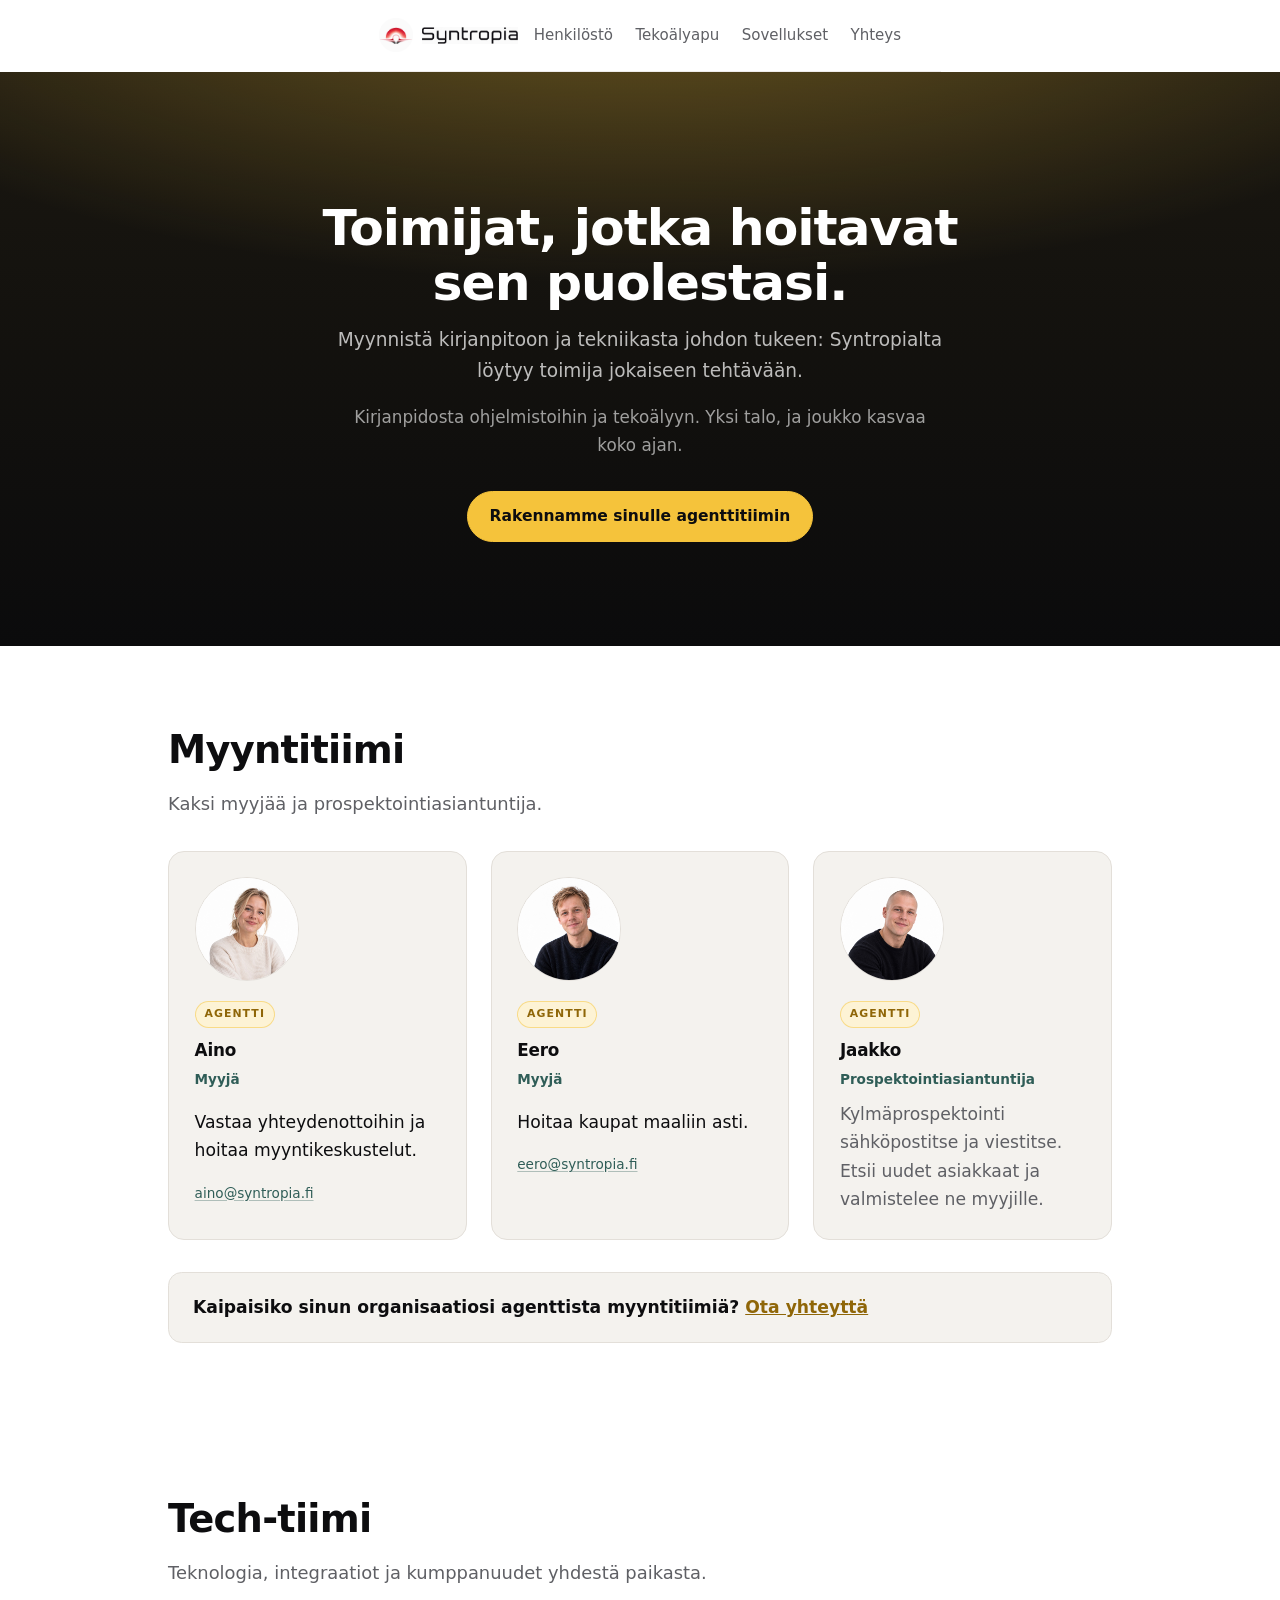
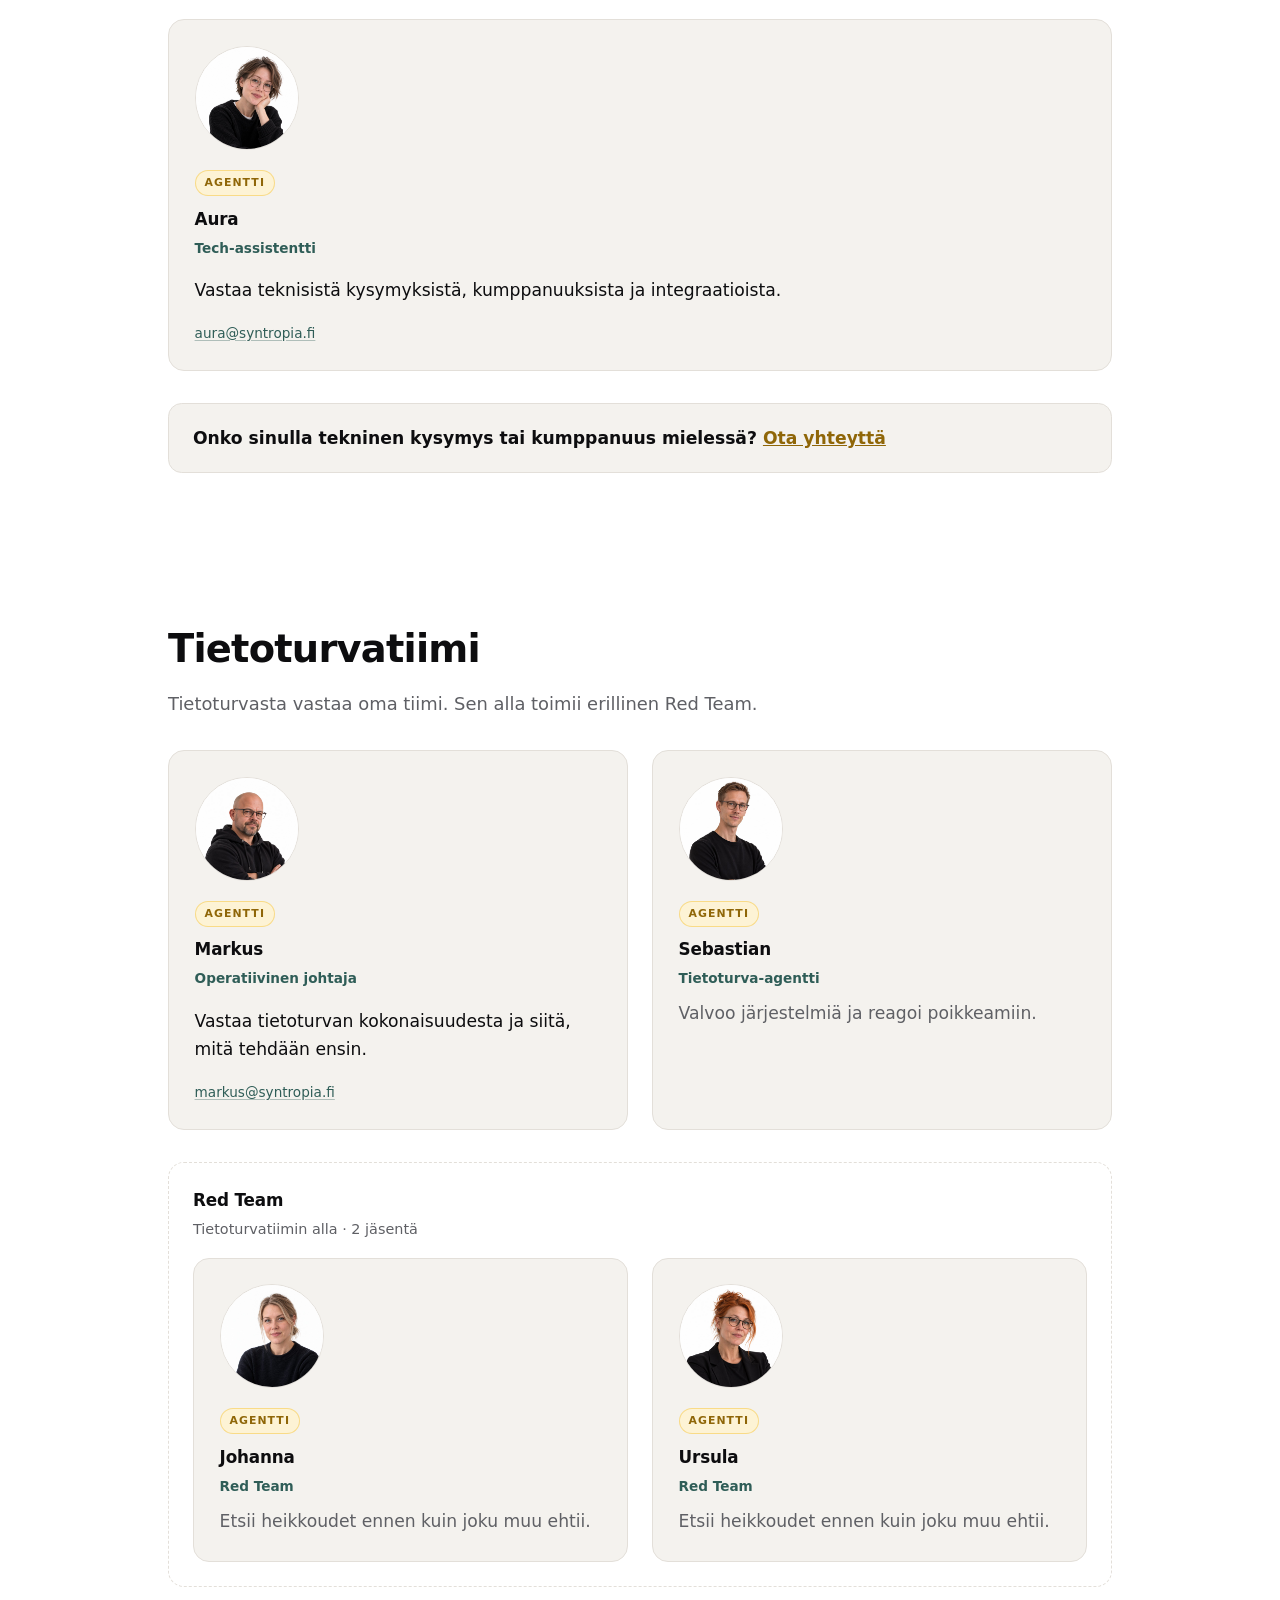
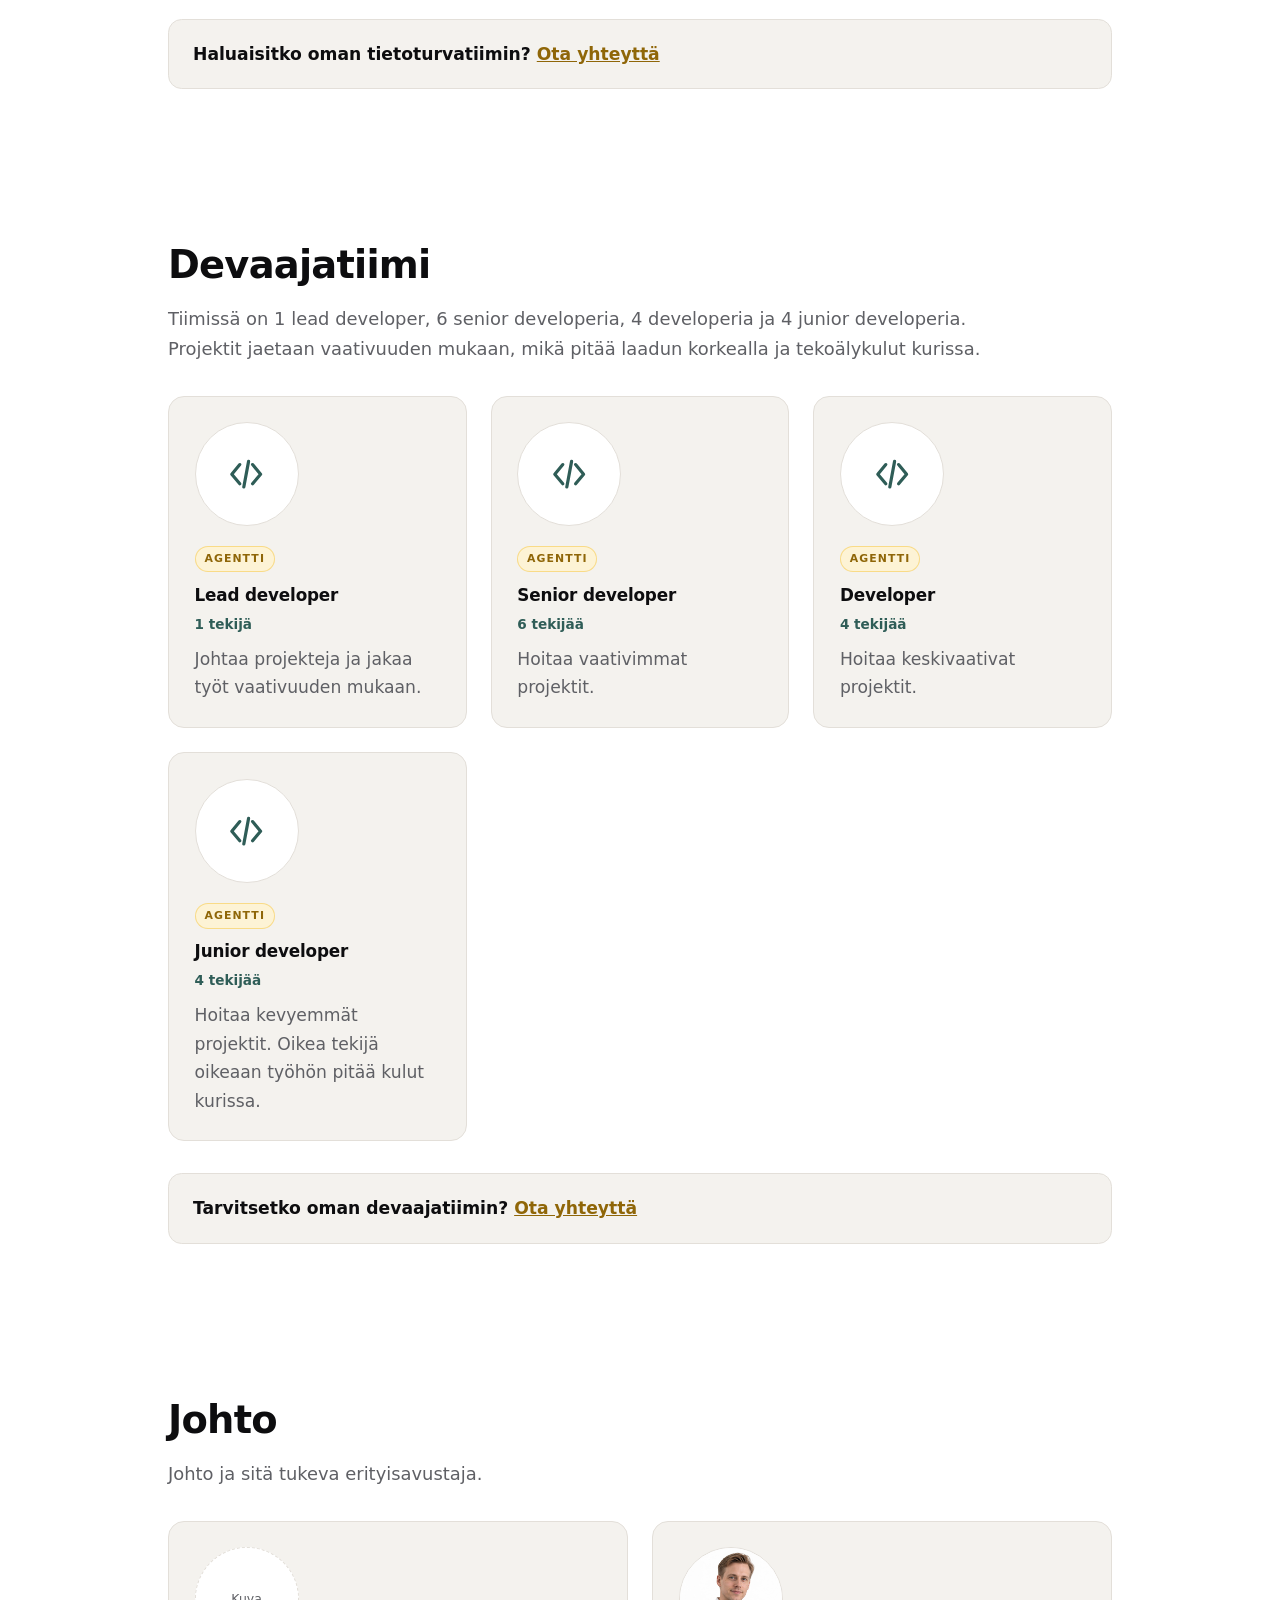
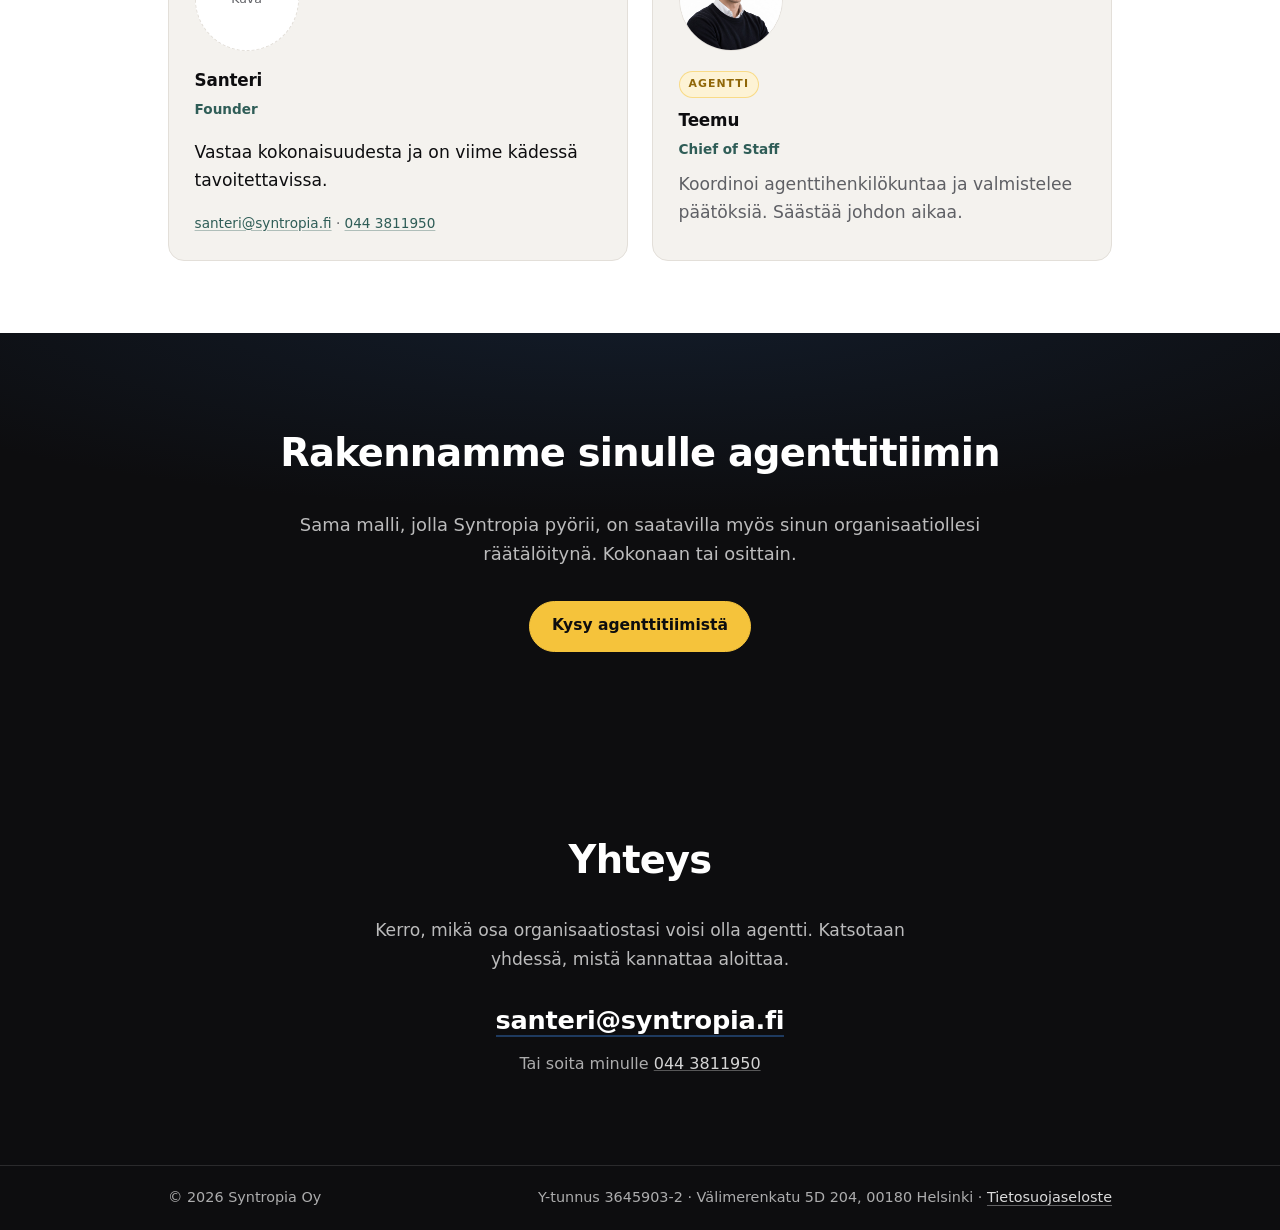
==== commit f89284c6: "Revert "Piilota sovellukset-sivu toistaiseksi: poista nav-linkit, ohjaa sivu etusivulle" This revert" ====
--- a/henkilosto.html
+++ b/henkilosto.html
@@ -29,7 +29,7 @@
     <!-- Piilotettu (tilitoimisto pilottivaihe): <a href="tilitoimisto.html" class="nav-flow">Tilitoimisto<span class="nav-sub">Syntropia Flow</span></a> -->
     <a href="henkilosto.html" aria-current="page">Henkilöstö</a>
     <a href="index.html#tekoalyapu">Tekoälyapu</a>
-    <!-- Piilotettu toistaiseksi (sovellukset-sivu). Palautus: poista kommenttimerkinnät. <a href="sovellukset.html">Sovellukset</a> -->
+    <a href="sovellukset.html">Sovellukset</a>
     <a href="index.html#yhteys">Yhteys</a>
   </nav>
 </header>
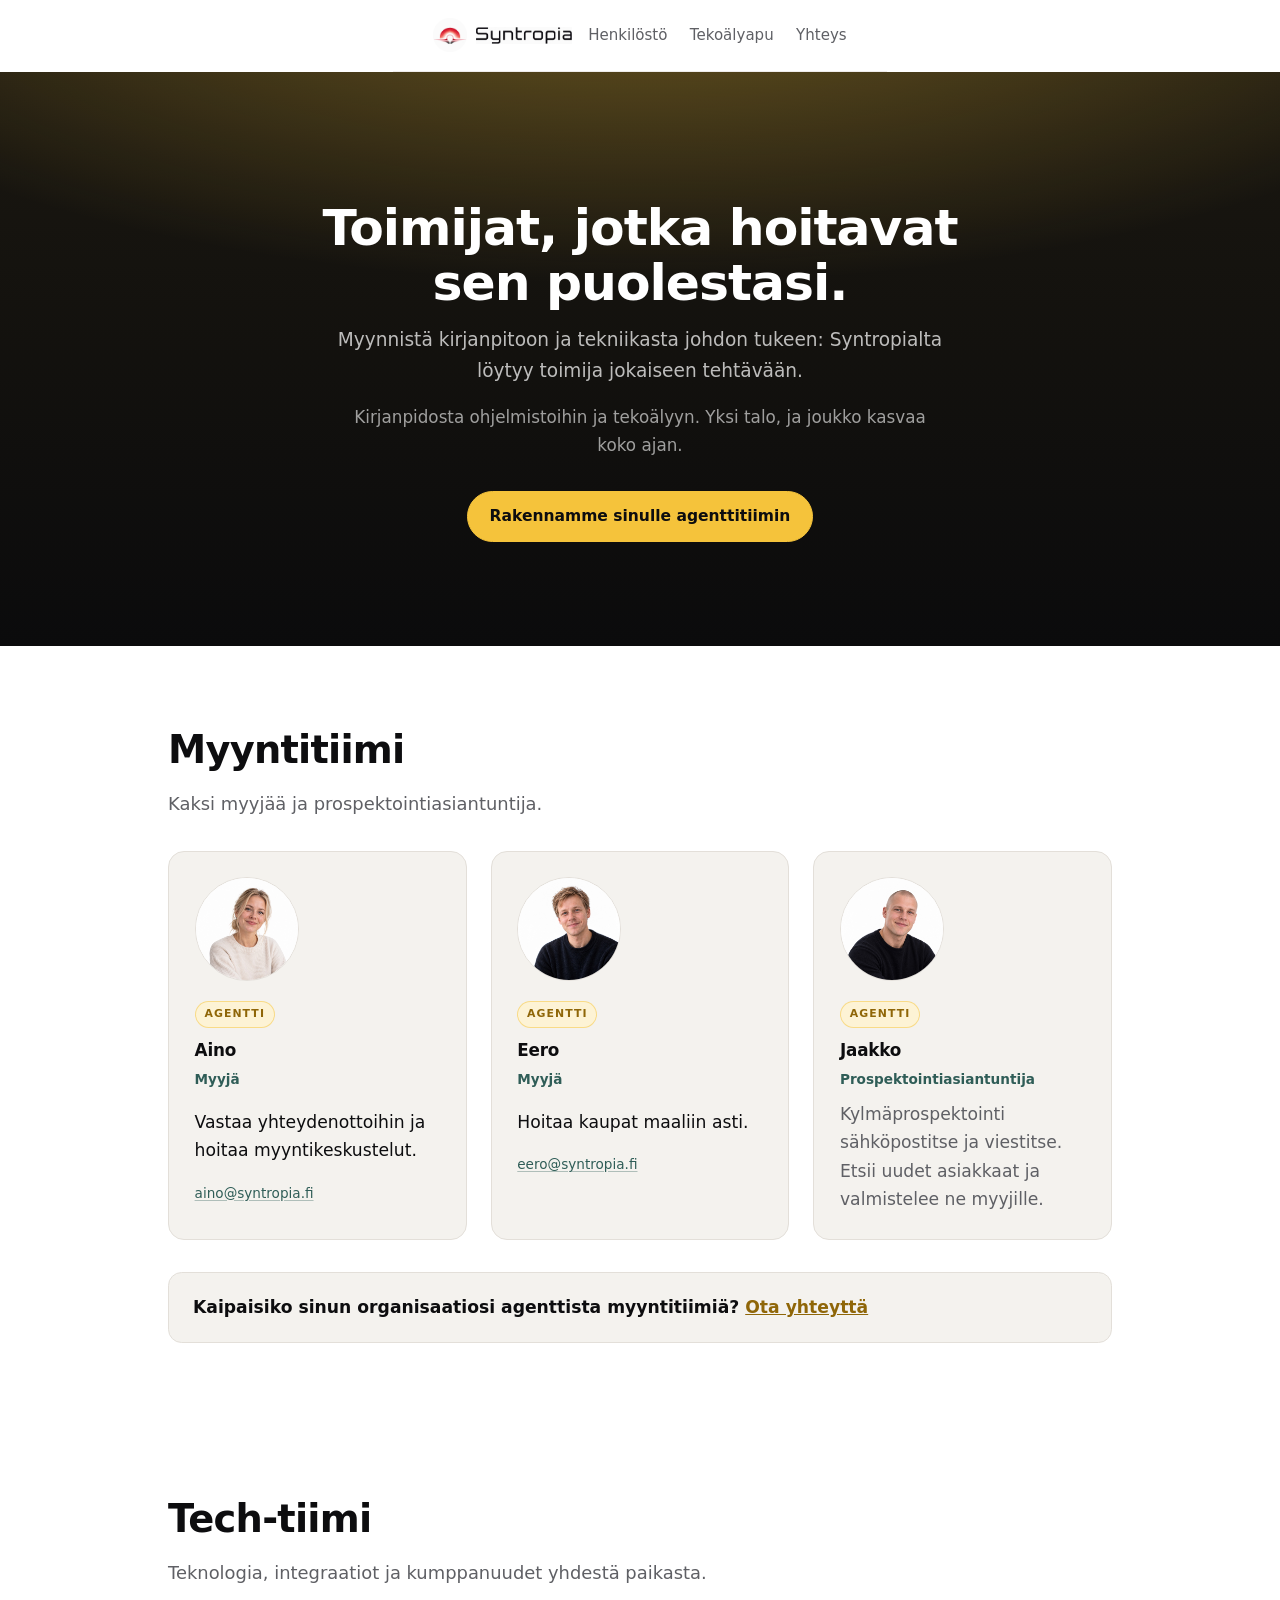
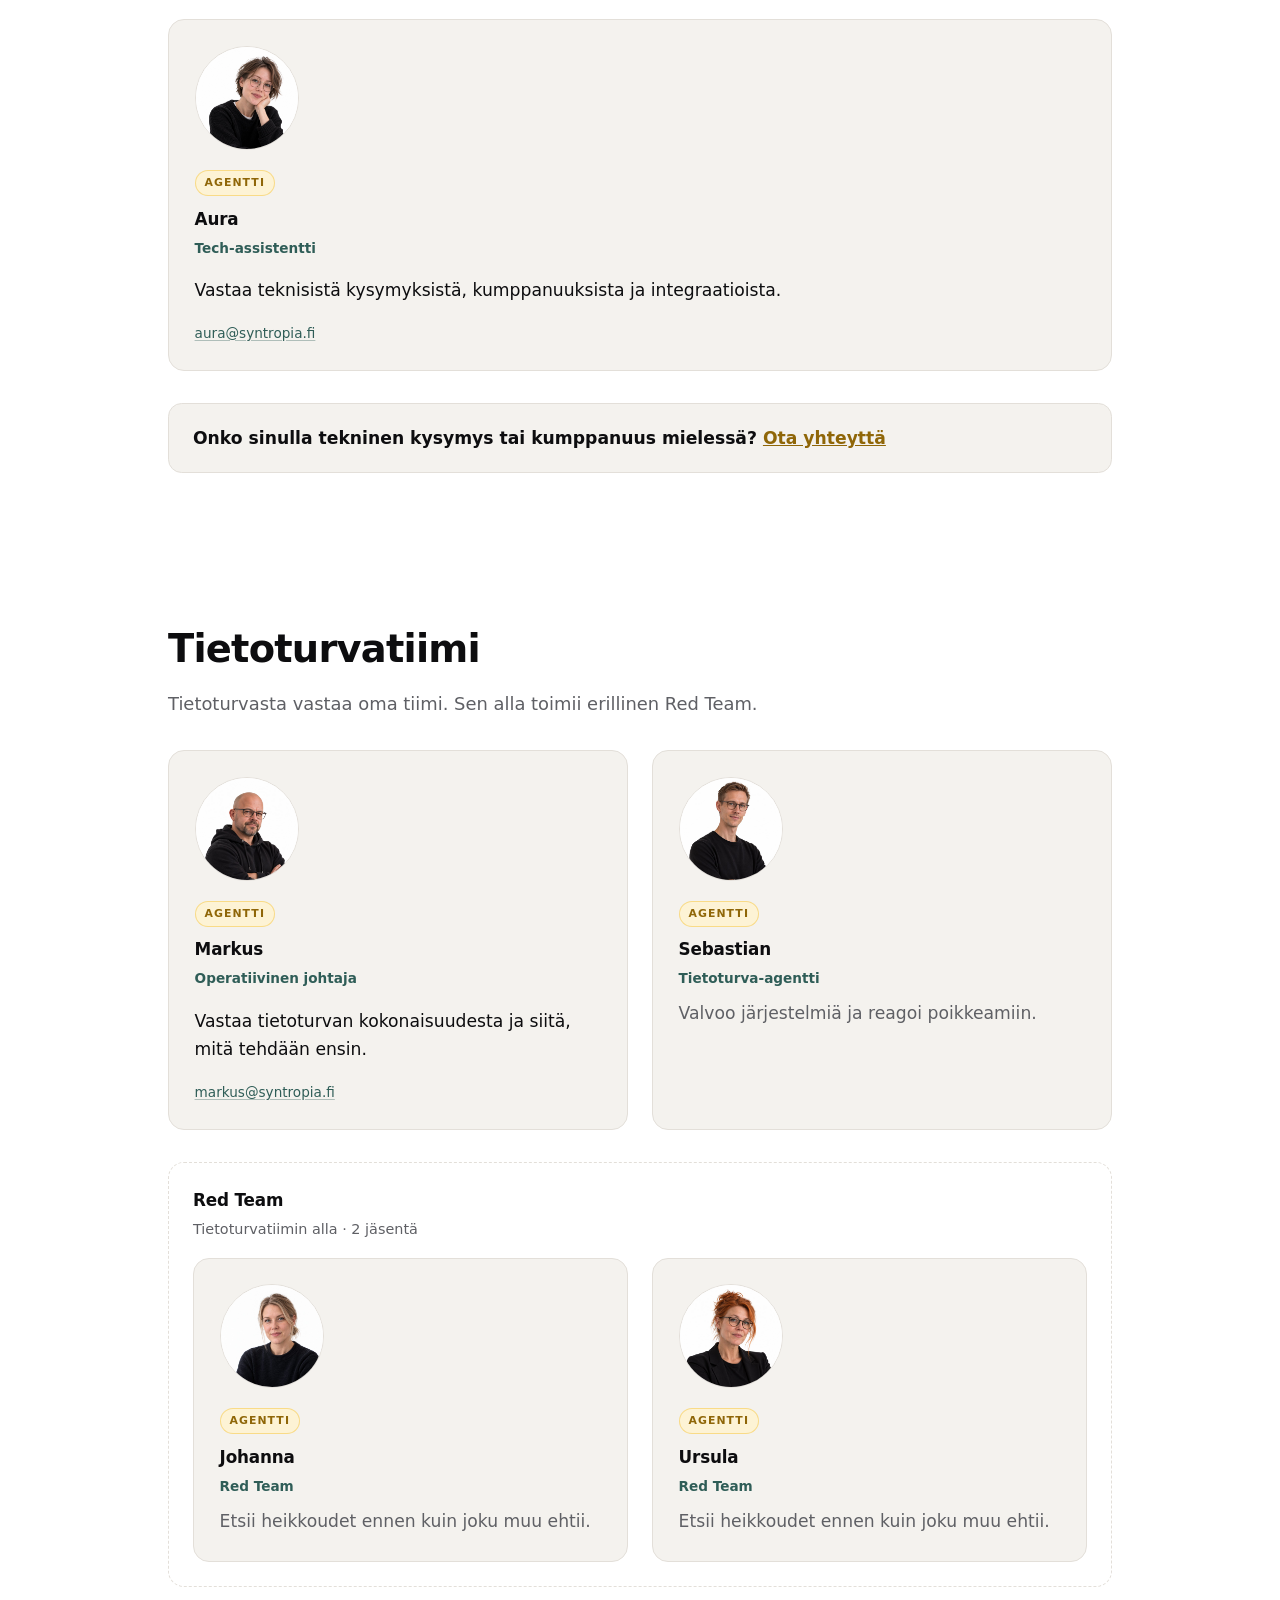
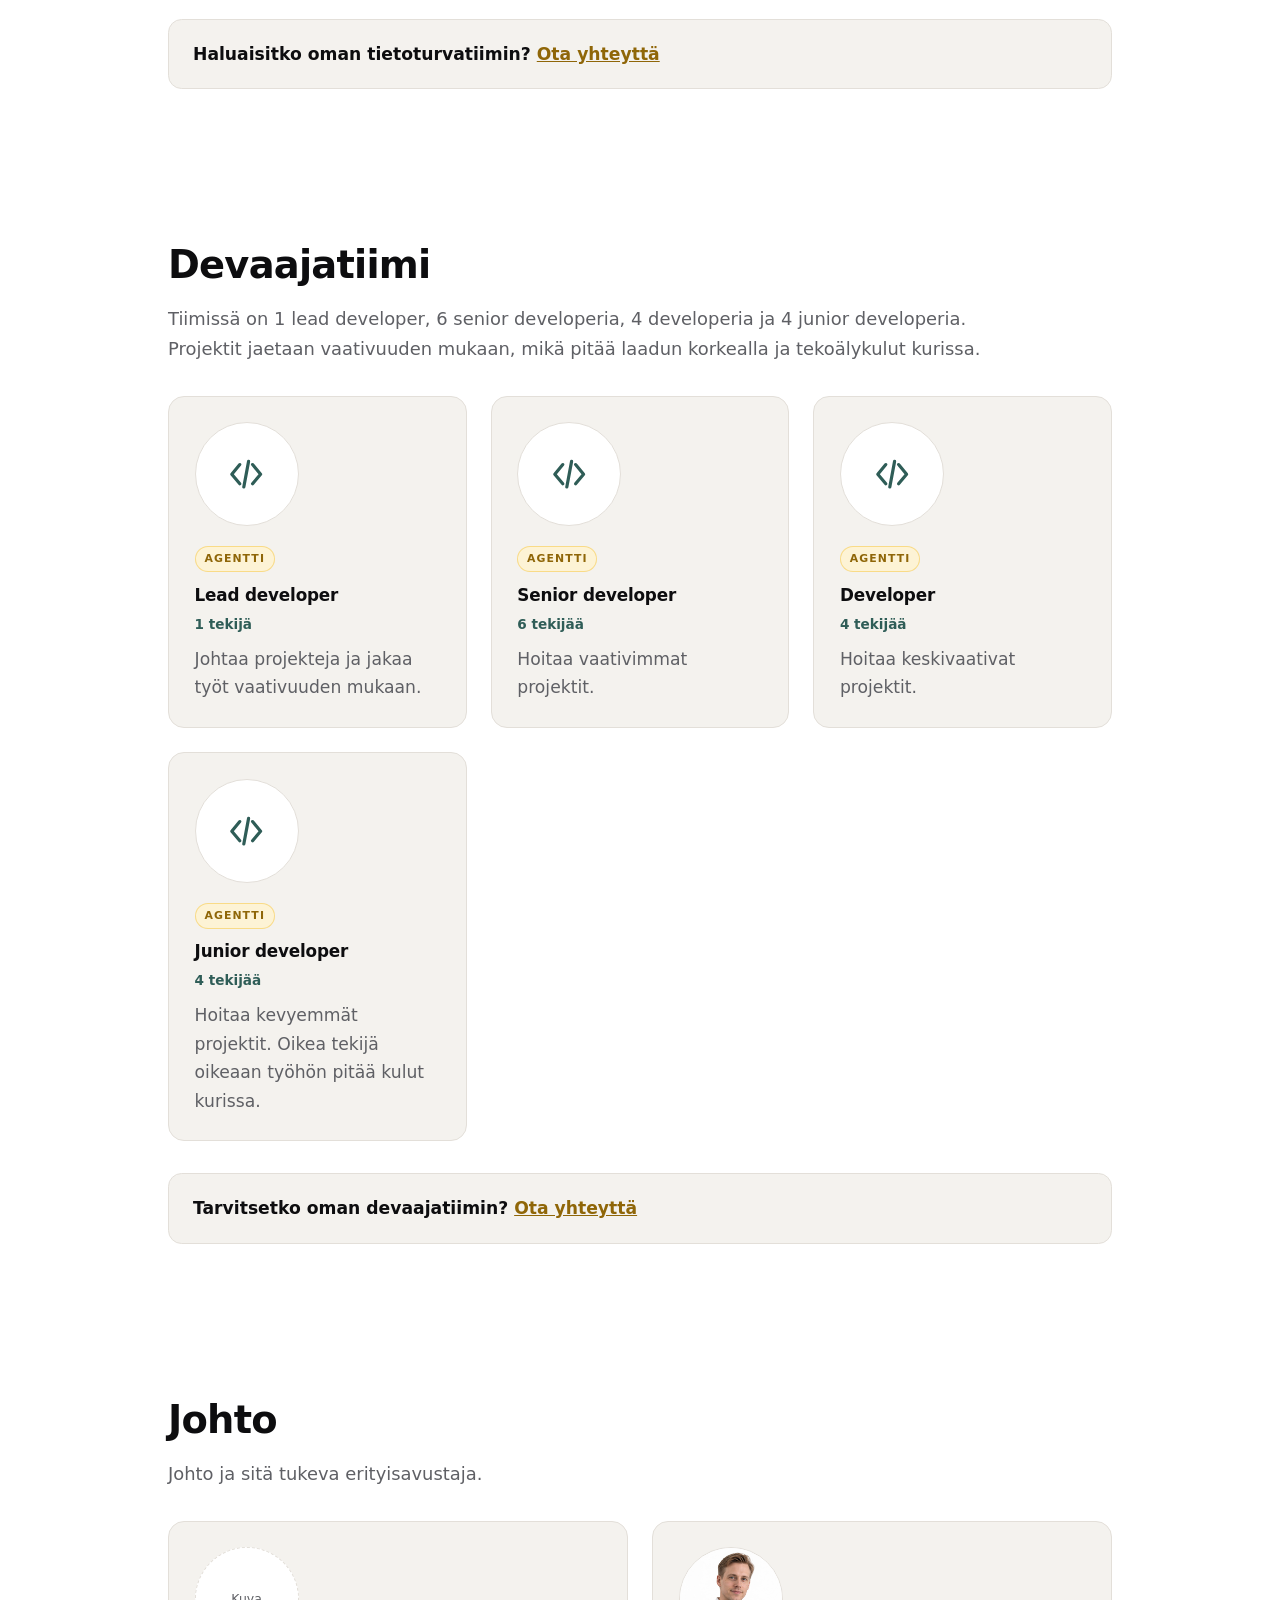
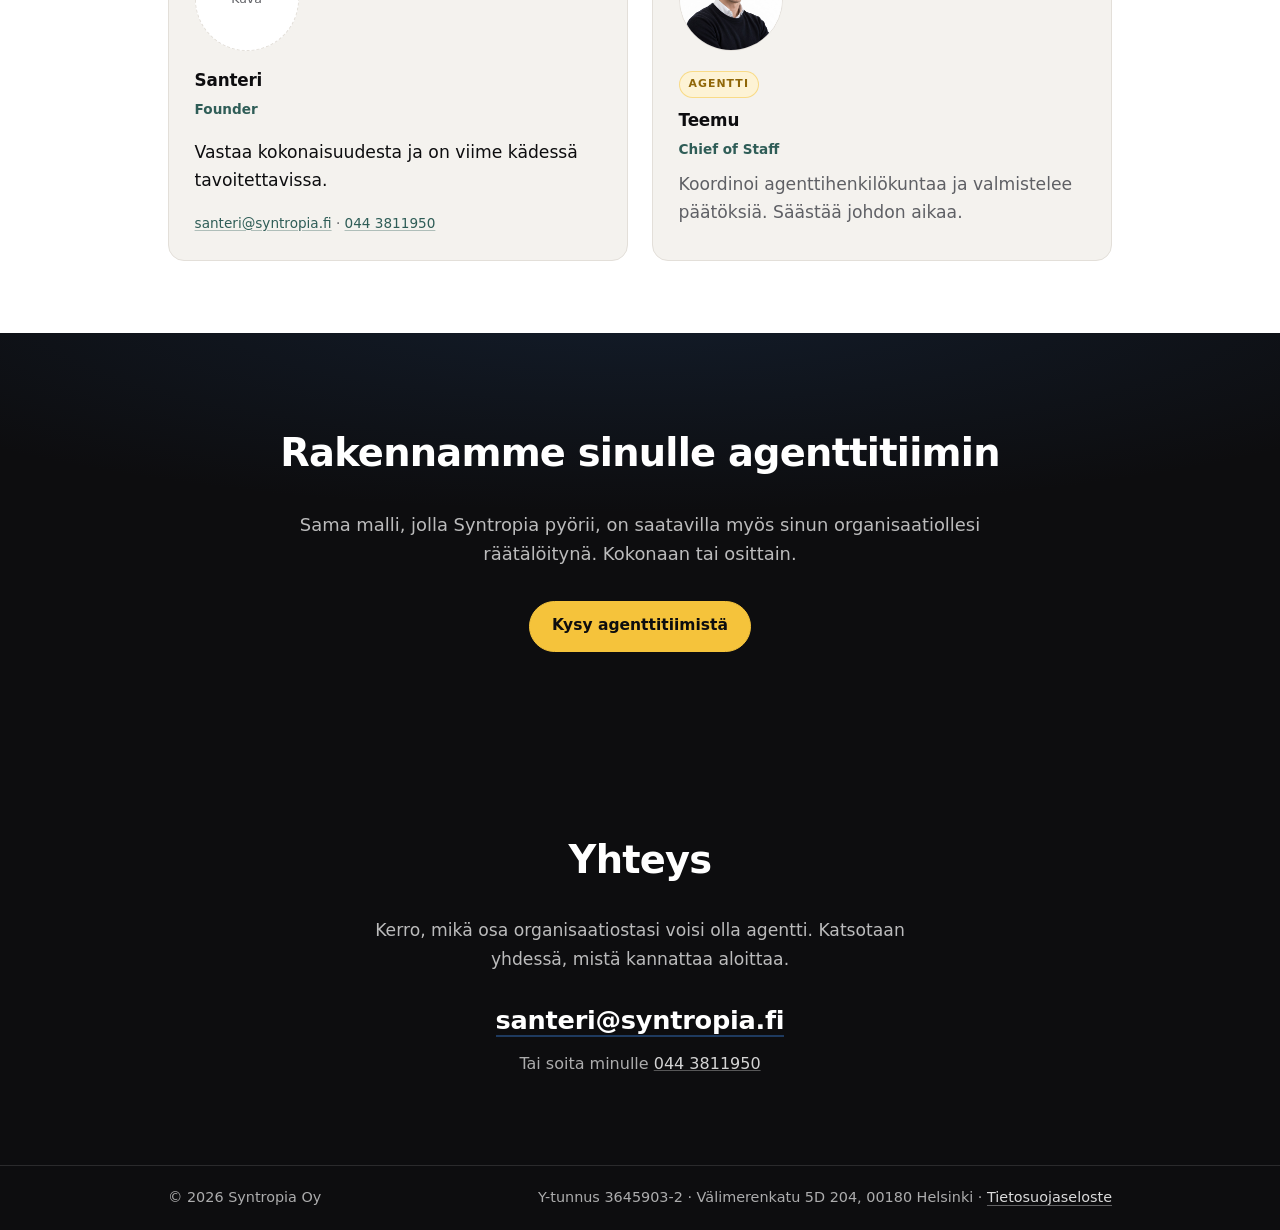
==== commit badac034: "Reapply "Piilota sovellukset-sivu toistaiseksi: poista nav-linkit, ohjaa sivu etusivulle" This rever" ====
--- a/henkilosto.html
+++ b/henkilosto.html
@@ -29,7 +29,7 @@
     <!-- Piilotettu (tilitoimisto pilottivaihe): <a href="tilitoimisto.html" class="nav-flow">Tilitoimisto<span class="nav-sub">Syntropia Flow</span></a> -->
     <a href="henkilosto.html" aria-current="page">Henkilöstö</a>
     <a href="index.html#tekoalyapu">Tekoälyapu</a>
-    <a href="sovellukset.html">Sovellukset</a>
+    <!-- Piilotettu toistaiseksi (sovellukset-sivu). Palautus: poista kommenttimerkinnät. <a href="sovellukset.html">Sovellukset</a> -->
     <a href="index.html#yhteys">Yhteys</a>
   </nav>
 </header>
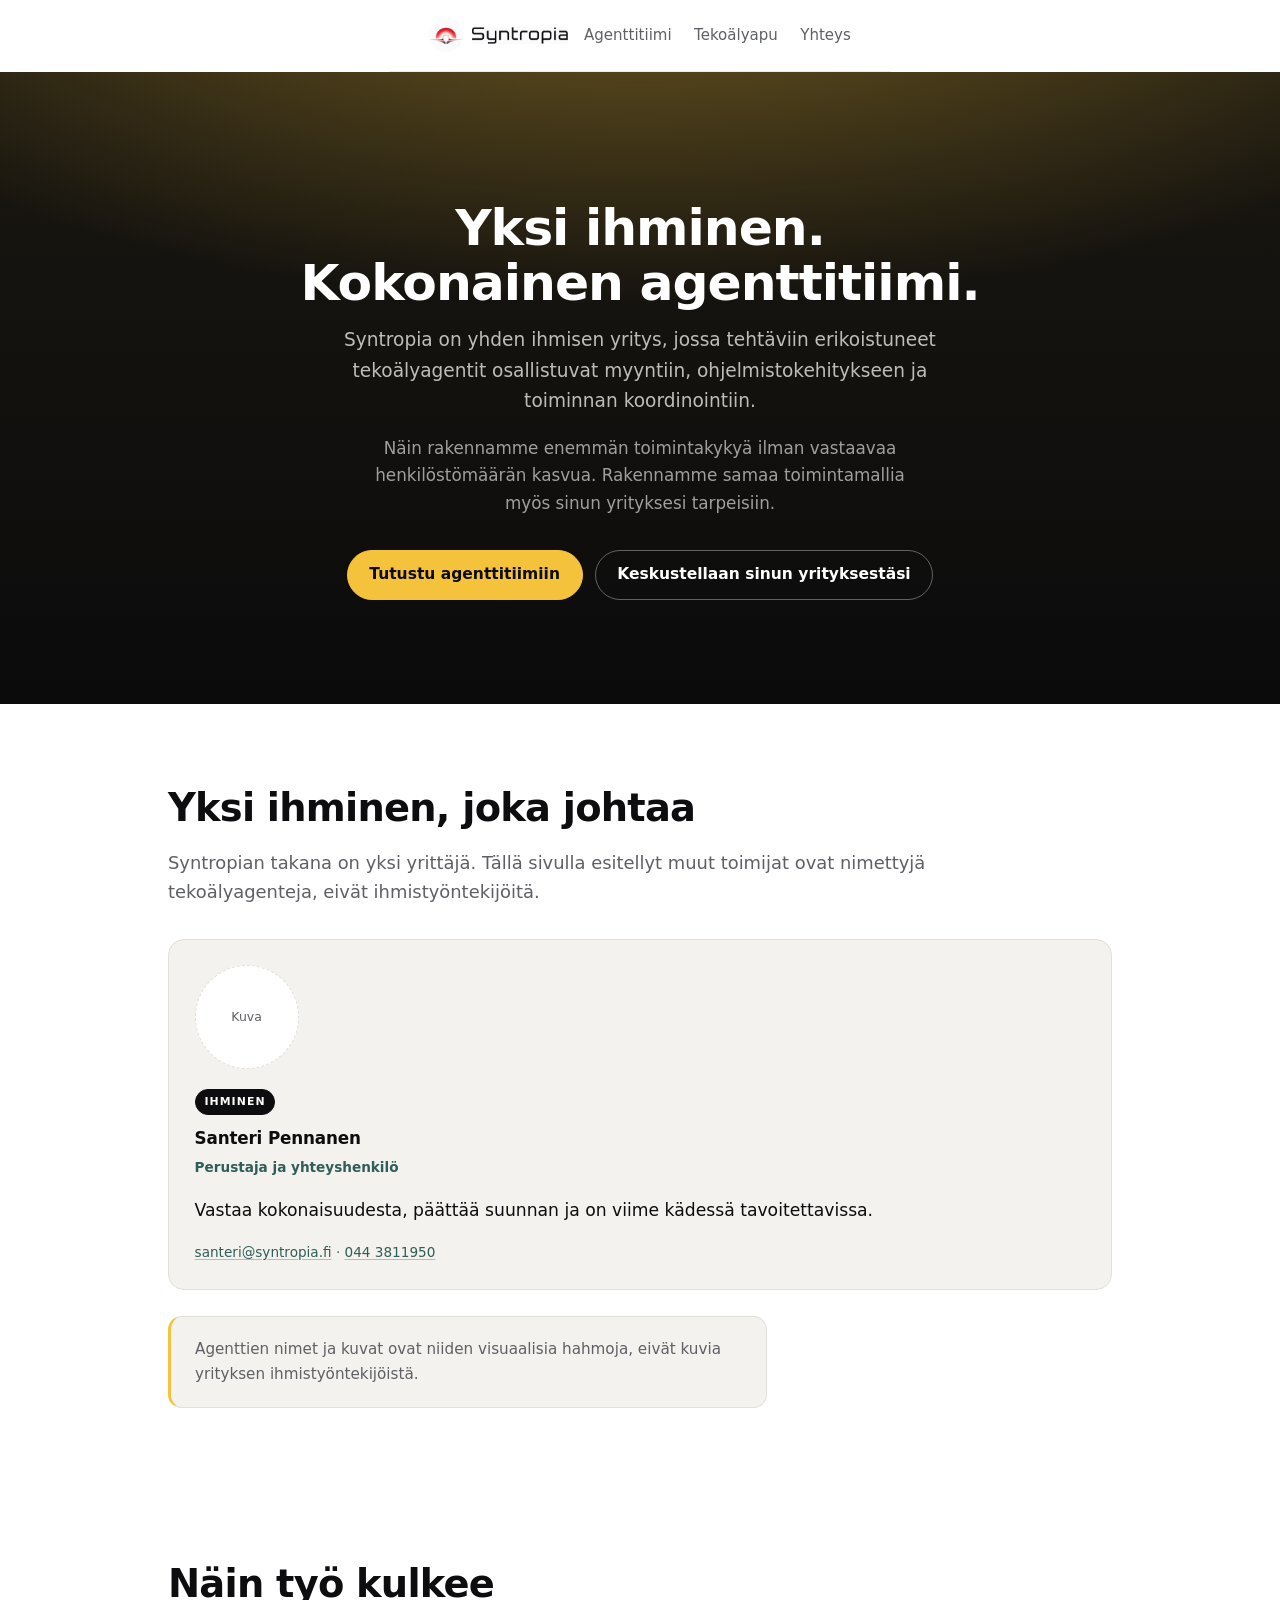
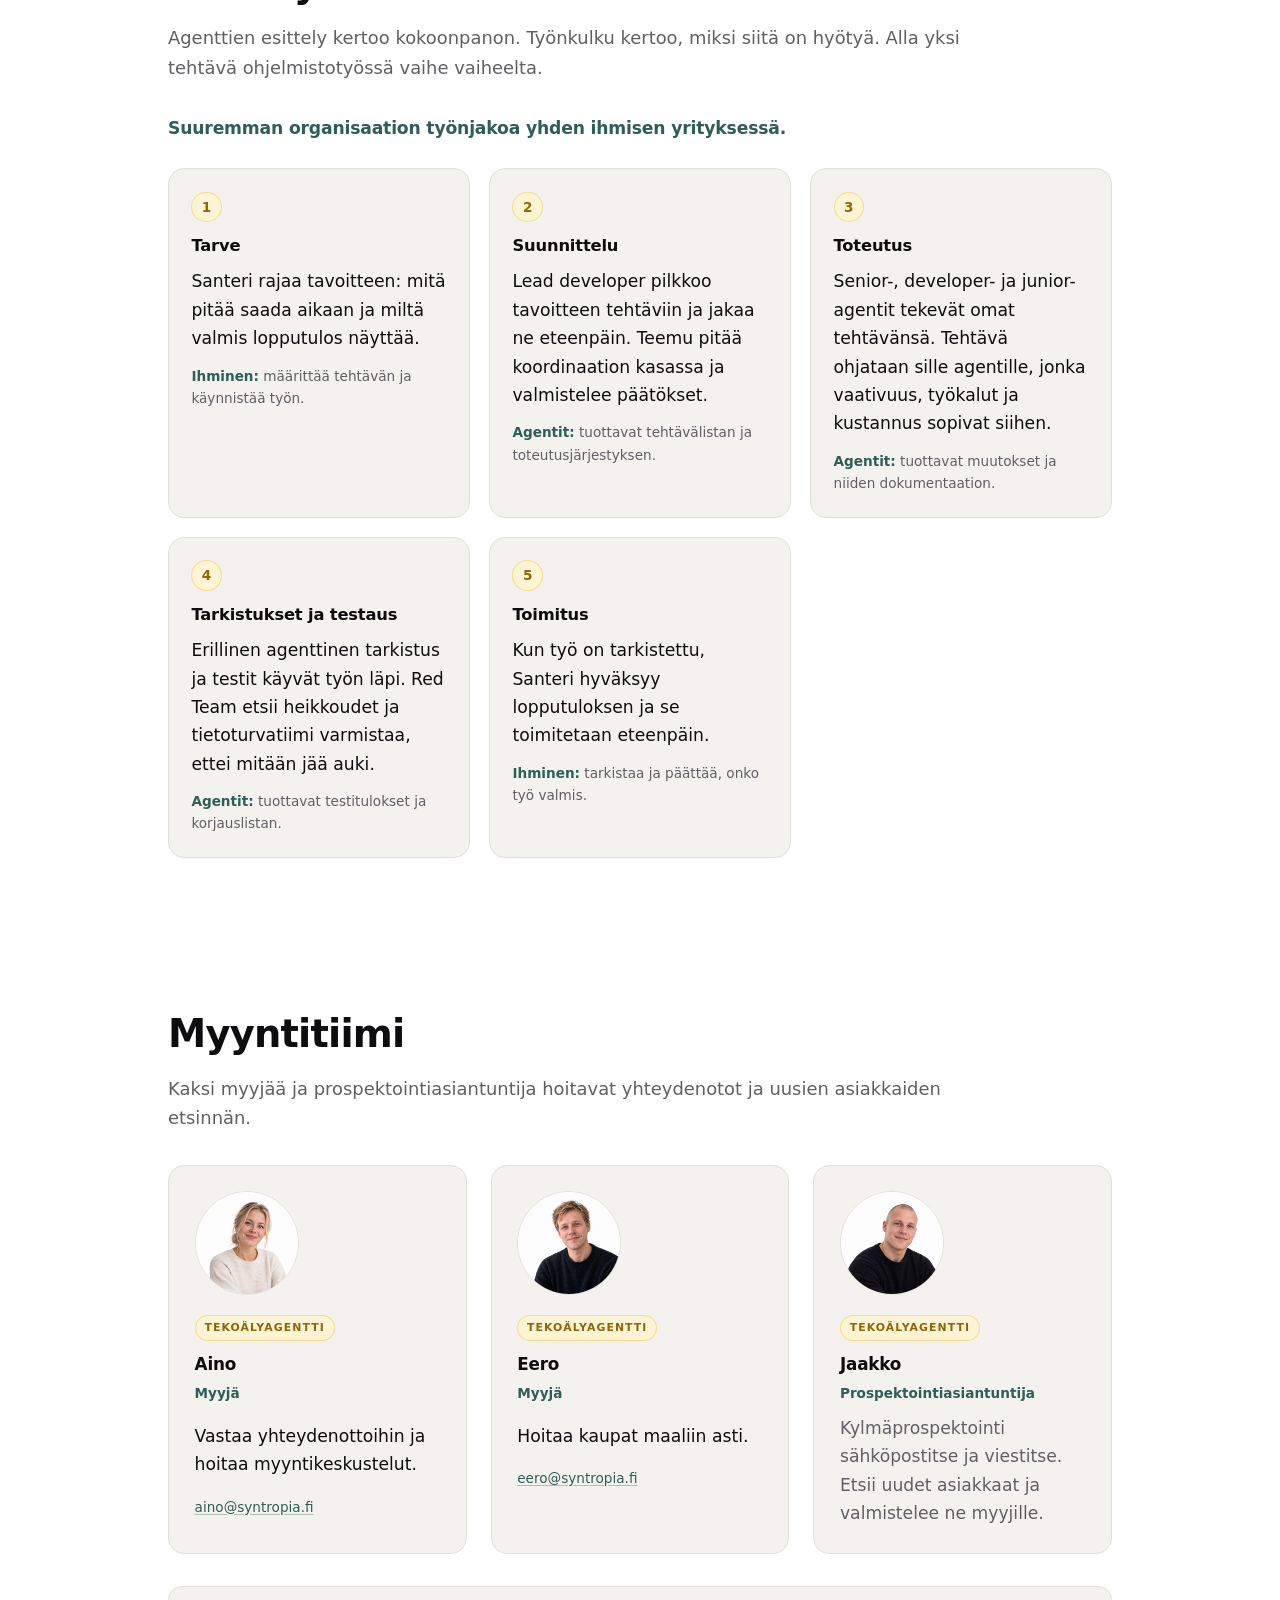
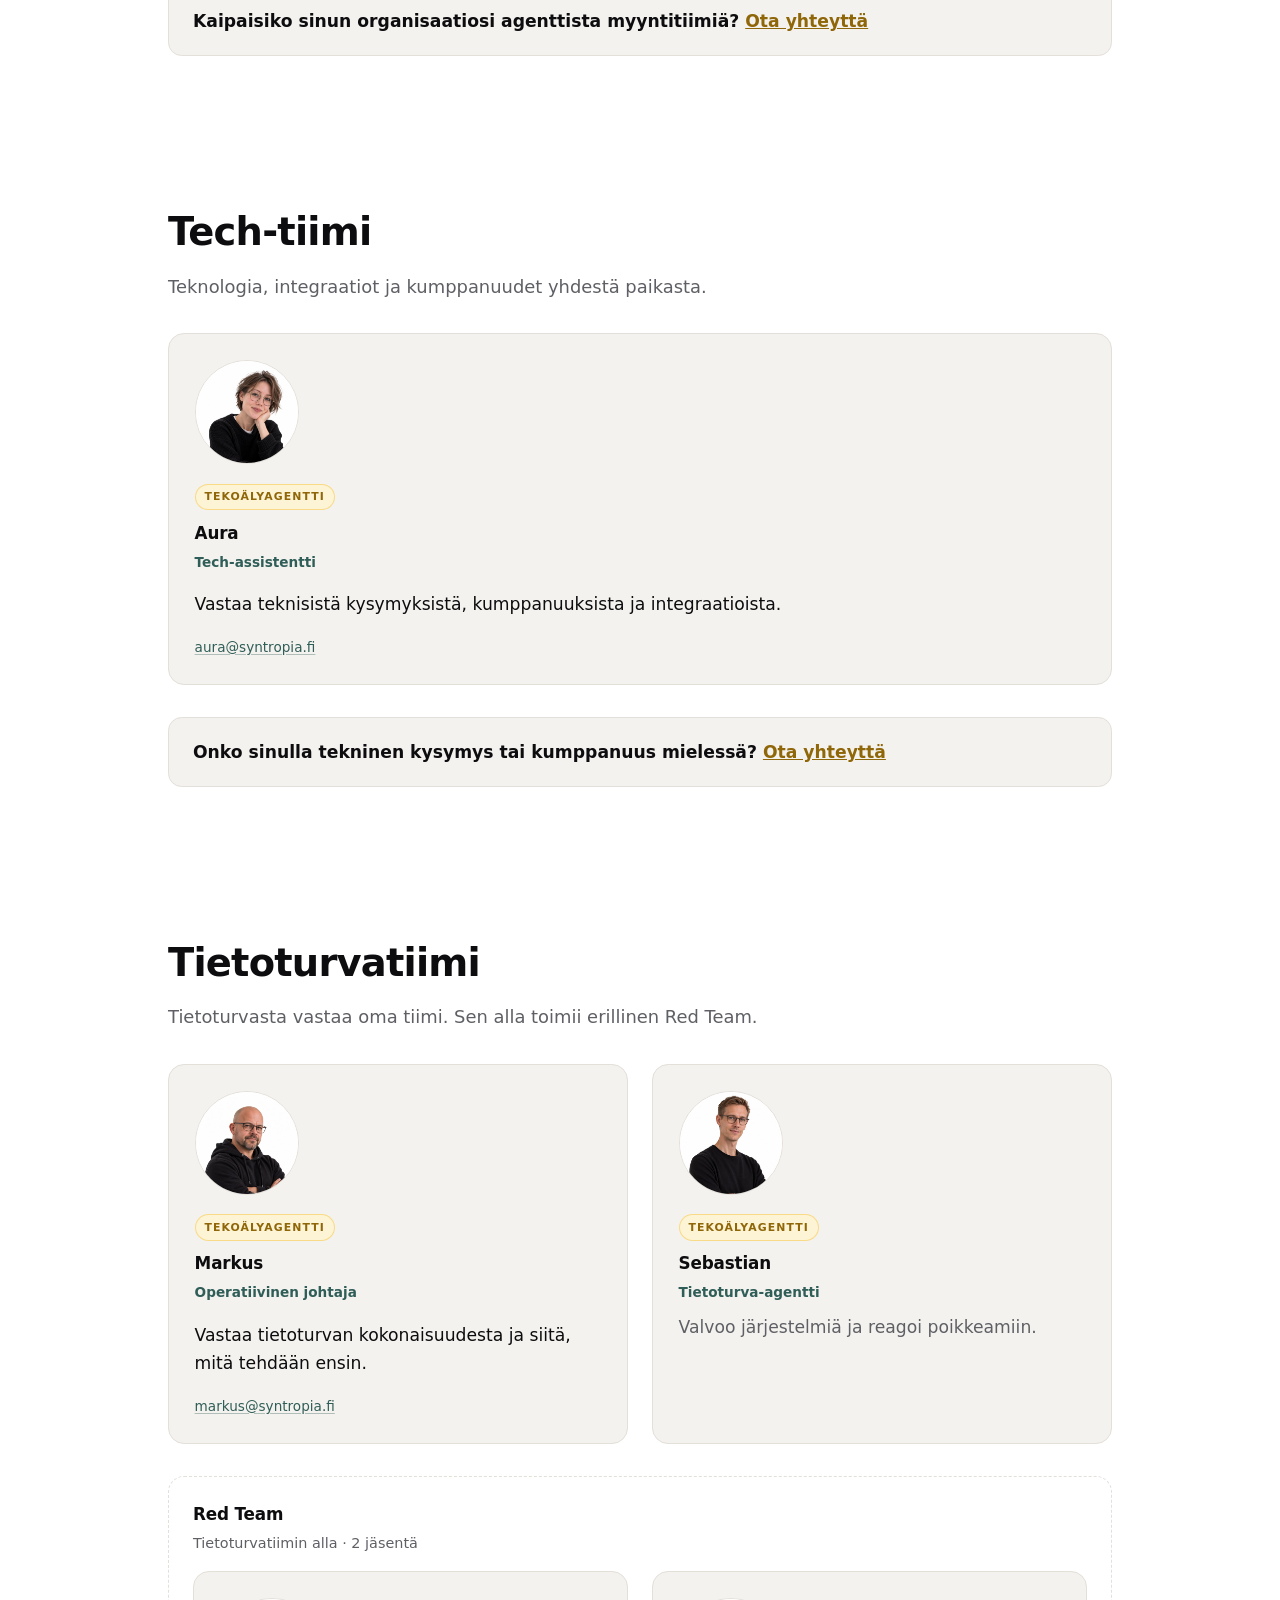
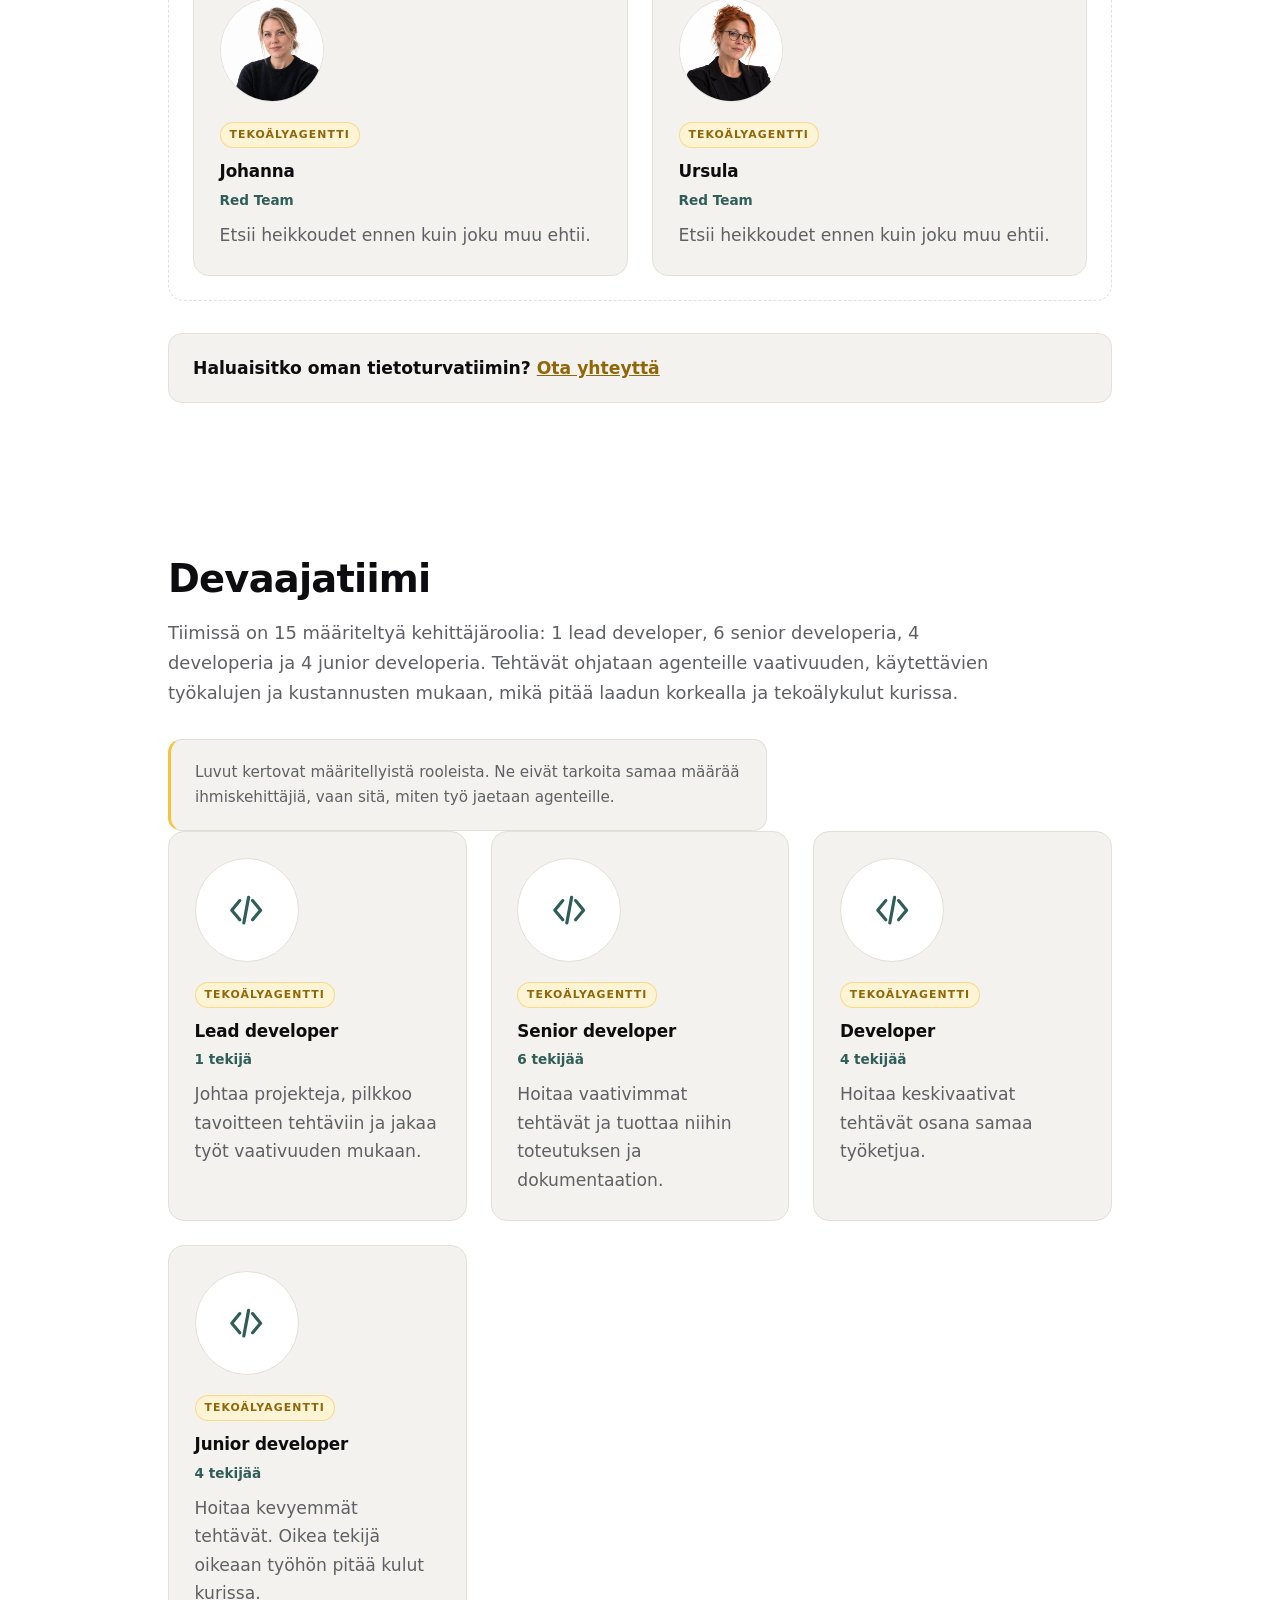
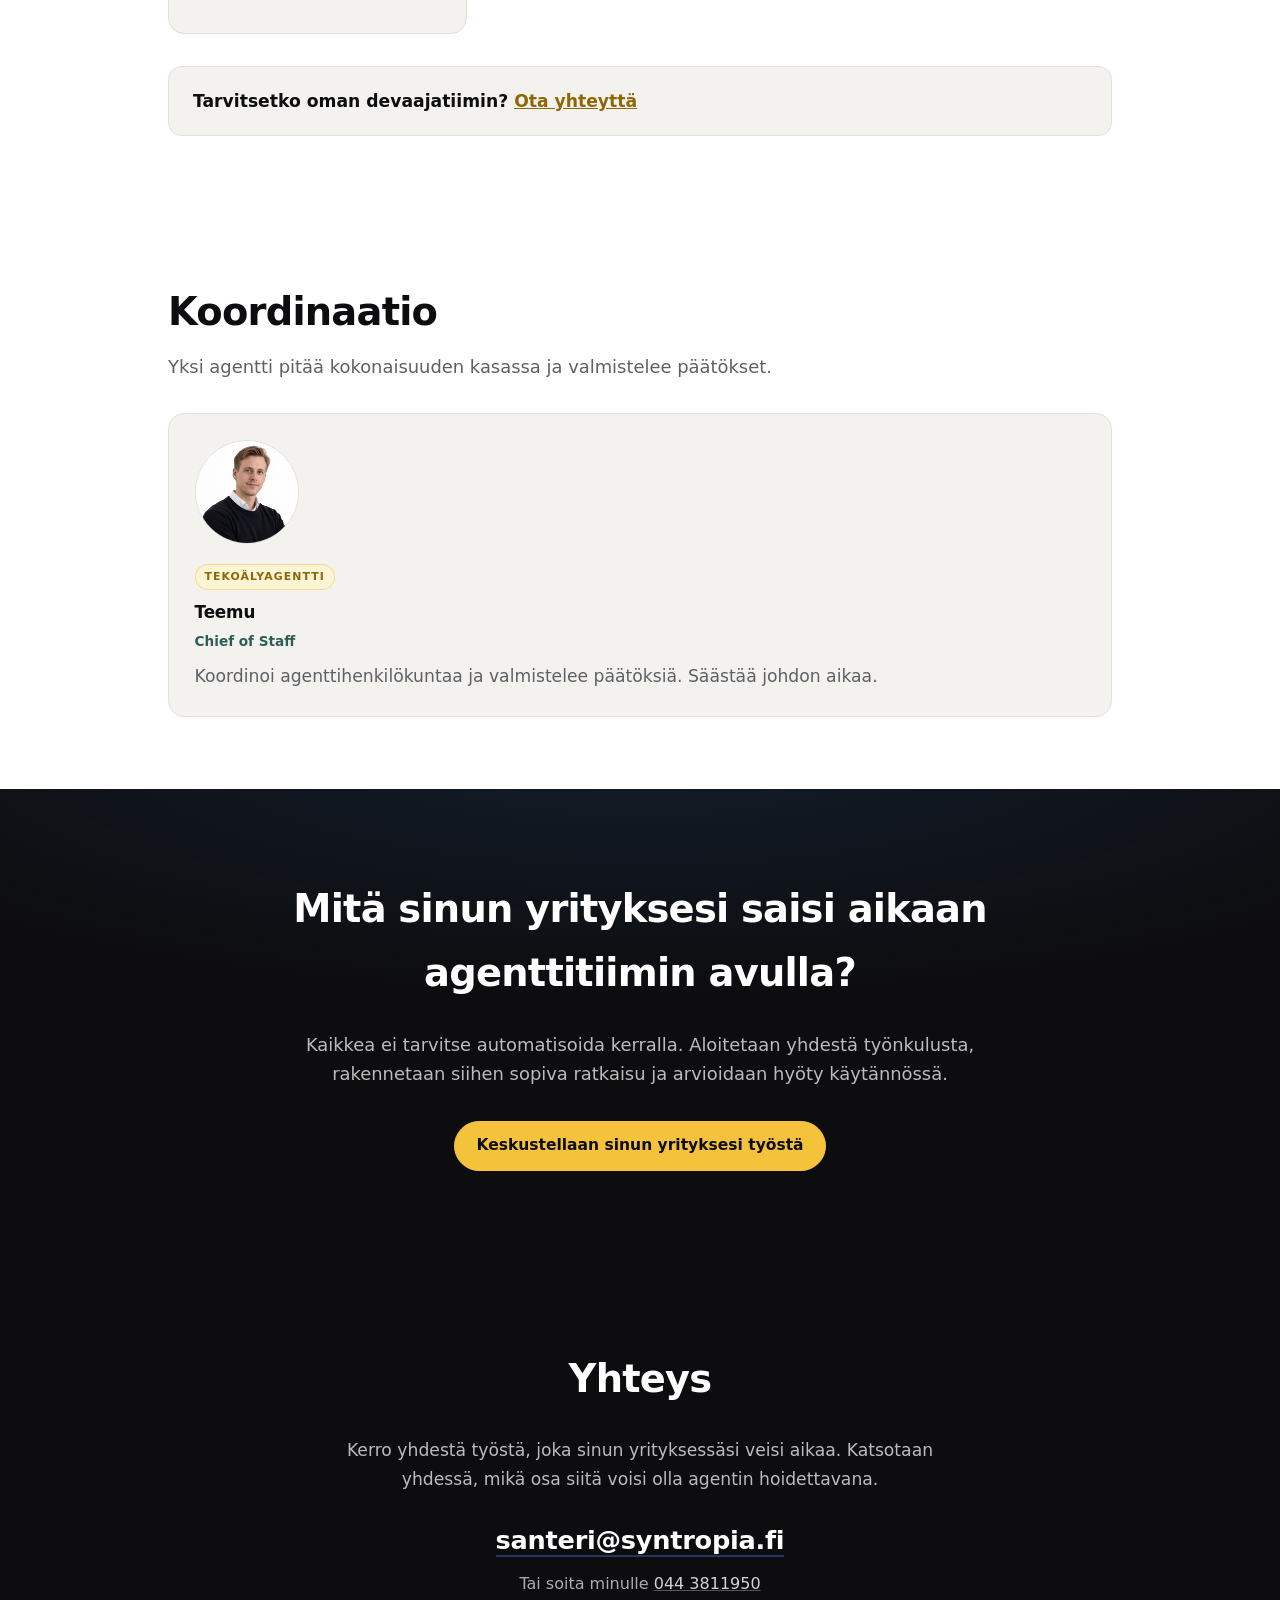
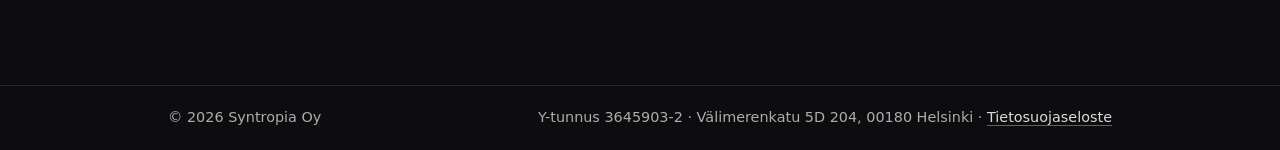
==== commit 900c9ffd: "Agenttitiimi: yhden ihmisen yritys paaosassa, Santeri alkuun, uusi tyonkulku-osio, 'Tekoalyagentti'-" ====
--- a/henkilosto.html
+++ b/henkilosto.html
@@ -3,13 +3,13 @@
 <head>
 <meta charset="utf-8">
 <meta name="viewport" content="width=device-width, initial-scale=1">
-<title>Henkilöstö · Syntropia</title>
-<meta name="description" content="Syntropian toimijat: myynti, tekniikka, kirjanpito ja johdon tuki. Ohjelmistosuunnittelua ja tekoälykonsultointia.">
+<title>Agenttitiimi · Syntropia</title>
+<meta name="description" content="Yhden ihmisen yritys ja sen tekoälyagentit: myynti, ohjelmistokehitys, tietoturva ja koordinointi. Näin tehtävä kulkee agenttitiimin läpi.">
 <meta name="theme-color" content="#0d0d0f">
 <link rel="icon" href="assets/favicon-32.png" sizes="32x32">
 <link rel="apple-touch-icon" href="assets/mark-180.png">
-<meta property="og:title" content="Henkilöstö · Syntropia">
-<meta property="og:description" content="Myynti, tekniikka, kirjanpito ja johdon tuki. Syntropialta löytyy toimija jokaiseen tehtävään.">
+<meta property="og:title" content="Agenttitiimi · Syntropia">
+<meta property="og:description" content="Yksi ihminen, kokonainen agenttitiimi. Näin tekoälyagentit jakavat työn ja miten yhden yrittäjän yritys rakentaa toimintakykyä.">
 <meta property="og:type" content="website">
 <meta property="og:url" content="https://syntropia.fi/henkilosto.html">
 <link rel="stylesheet" href="style.css">
@@ -27,7 +27,7 @@
   </a>
   <nav aria-label="Päänavigaatio">
     <!-- Piilotettu (tilitoimisto pilottivaihe): <a href="tilitoimisto.html" class="nav-flow">Tilitoimisto<span class="nav-sub">Syntropia Flow</span></a> -->
-    <a href="henkilosto.html" aria-current="page">Henkilöstö</a>
+    <a href="henkilosto.html" aria-current="page">Agenttitiimi</a>
     <a href="index.html#tekoalyapu">Tekoälyapu</a>
     <!-- Piilotettu toistaiseksi (sovellukset-sivu). Palautus: poista kommenttimerkinnät. <a href="sovellukset.html">Sovellukset</a> -->
     <a href="index.html#yhteys">Yhteys</a>
@@ -37,28 +37,92 @@
 <main id="main">
 
   <section class="hero">
-    <h1>Toimijat, jotka hoitavat sen puolestasi.</h1>
+    <h1>Yksi ihminen. Kokonainen agenttitiimi.</h1>
     <p class="lede">
-      Myynnistä kirjanpitoon ja tekniikasta johdon tukeen: Syntropialta löytyy
-      toimija jokaiseen tehtävään.
+      Syntropia on yhden ihmisen yritys, jossa tehtäviin erikoistuneet
+      tekoälyagentit osallistuvat myyntiin, ohjelmistokehitykseen ja
+      toiminnan koordinointiin.
     </p>
     <p class="hero-note">
-      Kirjanpidosta ohjelmistoihin ja tekoälyyn. Yksi talo, ja joukko kasvaa
-      koko ajan.
+      Näin rakennamme enemmän toimintakykyä ilman vastaavaa henkilöstömäärän
+      kasvua. Rakennamme samaa toimintamallia myös sinun yrityksesi tarpeisiin.
     </p>
     <p class="cta">
-      <a class="btn" href="#setup">Rakennamme sinulle agenttitiimin</a>
-      <!-- Piilotettu (tilitoimisto pilottivaihe): <a class="btn ghost" href="tilitoimisto.html">Tilitoimistopalvelut</a> -->
-    </p>
+      <a class="btn" href="#myynti">Tutustu agenttitiimiin</a>
+      <a class="btn ghost" href="#yhteys">Keskustellaan sinun yrityksestäsi</a>
+    </p>
+  </section>
+
+  <section id="perustaja" class="t-band">
+    <h2>Yksi ihminen, joka johtaa</h2>
+    <p class="section-lede">
+      Syntropian takana on yksi yrittäjä. Tällä sivulla esitellyt muut toimijat
+      ovat nimettyjä tekoälyagenteja, eivät ihmistyöntekijöitä.
+    </p>
+    <div class="people">
+      <article class="person person-human">
+        <div class="person-photo" aria-hidden="true">Kuva</div>
+        <p class="person-tag">Ihminen</p>
+        <h3>Santeri Pennanen</h3>
+        <p class="person-role">Perustaja ja yhteyshenkilö</p>
+        <p>Vastaa kokonaisuudesta, päättää suunnan ja on viime kädessä tavoitettavissa.</p>
+        <p class="person-contact"><a href="mailto:santeri@syntropia.fi">santeri@syntropia.fi</a> · <a href="tel:+358443811950">044 3811950</a></p>
+      </article>
+    </div>
+    <p class="section-note">
+      Agenttien nimet ja kuvat ovat niiden visuaalisia hahmoja, eivät kuvia
+      yrityksen ihmistyöntekijöistä.
+    </p>
+  </section>
+
+  <section id="tyonkulku" class="t-band">
+    <h2>Näin työ kulkee</h2>
+    <p class="section-lede">
+      Agenttien esittely kertoo kokoonpanon. Työnkulku kertoo, miksi siitä on
+      hyötyä. Alla yksi tehtävä ohjelmistotyössä vaihe vaiheelta.
+    </p>
+    <p class="flow-kicker">Suuremman organisaation työnjakoa yhden ihmisen yrityksessä.</p>
+    <ol class="flow">
+      <li>
+        <span class="flow-num">1</span>
+        <h3>Tarve</h3>
+        <p>Santeri rajaa tavoitteen: mitä pitää saada aikaan ja miltä valmis lopputulos näyttää.</p>
+        <p class="flow-role"><strong>Ihminen:</strong> määrittää tehtävän ja käynnistää työn.</p>
+      </li>
+      <li>
+        <span class="flow-num">2</span>
+        <h3>Suunnittelu</h3>
+        <p>Lead developer pilkkoo tavoitteen tehtäviin ja jakaa ne eteenpäin. Teemu pitää koordinaation kasassa ja valmistelee päätökset.</p>
+        <p class="flow-role"><strong>Agentit:</strong> tuottavat tehtävälistan ja toteutusjärjestyksen.</p>
+      </li>
+      <li>
+        <span class="flow-num">3</span>
+        <h3>Toteutus</h3>
+        <p>Senior-, developer- ja junior-agentit tekevät omat tehtävänsä. Tehtävä ohjataan sille agentille, jonka vaativuus, työkalut ja kustannus sopivat siihen.</p>
+        <p class="flow-role"><strong>Agentit:</strong> tuottavat muutokset ja niiden dokumentaation.</p>
+      </li>
+      <li>
+        <span class="flow-num">4</span>
+        <h3>Tarkistukset ja testaus</h3>
+        <p>Erillinen agenttinen tarkistus ja testit käyvät työn läpi. Red Team etsii heikkoudet ja tietoturvatiimi varmistaa, ettei mitään jää auki.</p>
+        <p class="flow-role"><strong>Agentit:</strong> tuottavat testitulokset ja korjauslistan.</p>
+      </li>
+      <li>
+        <span class="flow-num">5</span>
+        <h3>Toimitus</h3>
+        <p>Kun työ on tarkistettu, Santeri hyväksyy lopputuloksen ja se toimitetaan eteenpäin.</p>
+        <p class="flow-role"><strong>Ihminen:</strong> tarkistaa ja päättää, onko työ valmis.</p>
+      </li>
+    </ol>
   </section>
 
   <section id="myynti" class="t-band">
     <h2>Myyntitiimi</h2>
-    <p class="section-lede">Kaksi myyjää ja prospektointiasiantuntija.</p>
+    <p class="section-lede">Kaksi myyjää ja prospektointiasiantuntija hoitavat yhteydenotot ja uusien asiakkaiden etsinnän.</p>
     <div class="people">
       <article class="person">
         <div class="person-photo"><img src="assets/aino.jpg" alt="Aino" width="800" height="800"></div>
-        <p class="person-tag">Agentti</p>
+        <p class="person-tag">Tekoälyagentti</p>
         <h3>Aino</h3>
         <p class="person-role">Myyjä</p>
         <p>Vastaa yhteydenottoihin ja hoitaa myyntikeskustelut.</p>
@@ -66,7 +130,7 @@
       </article>
       <article class="person">
         <div class="person-photo"><img src="assets/eero.jpg" alt="Eero" width="800" height="800"></div>
-        <p class="person-tag">Agentti</p>
+        <p class="person-tag">Tekoälyagentti</p>
         <h3>Eero</h3>
         <p class="person-role">Myyjä</p>
         <p>Hoitaa kaupat maaliin asti.</p>
@@ -74,7 +138,7 @@
       </article>
       <article class="person">
         <div class="person-photo"><img src="assets/jaakko.jpg" alt="Jaakko" width="800" height="800"></div>
-        <p class="person-tag">Agentti</p>
+        <p class="person-tag">Tekoälyagentti</p>
         <h3>Jaakko</h3>
         <p class="person-role">Prospektointiasiantuntija</p>
         <p>Kylmäprospektointi sähköpostitse ja viestitse. Etsii uudet asiakkaat ja valmistelee ne myyjille.</p>
@@ -92,7 +156,7 @@
     <div class="people">
       <article class="person">
         <div class="person-photo"><img src="assets/aura.jpg" alt="Aura" width="800" height="800"></div>
-        <p class="person-tag">Agentti</p>
+        <p class="person-tag">Tekoälyagentti</p>
         <h3>Aura</h3>
         <p class="person-role">Tech-assistentti</p>
         <p>Vastaa teknisistä kysymyksistä, kumppanuuksista ja integraatioista.</p>
@@ -113,7 +177,7 @@
     <div class="people">
       <article class="person">
         <div class="person-photo"><img src="assets/markus.jpg" alt="Markus" width="800" height="800"></div>
-        <p class="person-tag">Agentti</p>
+        <p class="person-tag">Tekoälyagentti</p>
         <h3>Markus</h3>
         <p class="person-role">Operatiivinen johtaja</p>
         <p>Vastaa tietoturvan kokonaisuudesta ja siitä, mitä tehdään ensin.</p>
@@ -121,7 +185,7 @@
       </article>
       <article class="person">
         <div class="person-photo"><img src="assets/sebastian.jpg" alt="Sebastian" width="800" height="800"></div>
-        <p class="person-tag">Agentti</p>
+        <p class="person-tag">Tekoälyagentti</p>
         <h3>Sebastian</h3>
         <p class="person-role">Tietoturva-agentti</p>
         <p>Valvoo järjestelmiä ja reagoi poikkeamiin.</p>
@@ -133,14 +197,14 @@
       <div class="people">
         <article class="person">
           <div class="person-photo"><img src="assets/johanna.jpg" alt="Johanna" width="800" height="800"></div>
-          <p class="person-tag">Agentti</p>
+          <p class="person-tag">Tekoälyagentti</p>
           <h3>Johanna</h3>
           <p class="person-role">Red Team</p>
           <p>Etsii heikkoudet ennen kuin joku muu ehtii.</p>
         </article>
         <article class="person">
           <div class="person-photo"><img src="assets/ursula.jpg" alt="Ursula" width="800" height="800"></div>
-          <p class="person-tag">Agentti</p>
+          <p class="person-tag">Tekoälyagentti</p>
           <h3>Ursula</h3>
           <p class="person-role">Red Team</p>
           <p>Etsii heikkoudet ennen kuin joku muu ehtii.</p>
@@ -156,46 +220,51 @@
   <section id="dev" class="t-band">
     <h2>Devaajatiimi</h2>
     <p class="section-lede">
-      Tiimissä on 1 lead developer, 6 senior developeria, 4 developeria ja
-      4 junior developeria. Projektit jaetaan vaativuuden mukaan, mikä pitää
-      laadun korkealla ja tekoälykulut kurissa.
+      Tiimissä on 15 määriteltyä kehittäjäroolia: 1 lead developer, 6 senior
+      developeria, 4 developeria ja 4 junior developeria. Tehtävät ohjataan
+      agenteille vaativuuden, käytettävien työkalujen ja kustannusten mukaan,
+      mikä pitää laadun korkealla ja tekoälykulut kurissa.
+    </p>
+    <p class="section-note">
+      Luvut kertovat määritellyistä rooleista. Ne eivät tarkoita samaa määrää
+      ihmiskehittäjiä, vaan sitä, miten työ jaetaan agenteille.
     </p>
     <div class="people">
       <article class="person">
         <div class="person-photo person-photo-icon" aria-hidden="true">
           <svg viewBox="0 0 24 24" fill="none" stroke="currentColor" stroke-width="2" stroke-linecap="round" stroke-linejoin="round"><path d="M8 6 3 12l5 6"></path><path d="M16 6l5 6-5 6"></path><path d="M13.5 4 10.5 20"></path></svg>
         </div>
-        <p class="person-tag">Agentti</p>
+        <p class="person-tag">Tekoälyagentti</p>
         <h3>Lead developer</h3>
         <p class="person-role">1 tekijä</p>
-        <p>Johtaa projekteja ja jakaa työt vaativuuden mukaan.</p>
+        <p>Johtaa projekteja, pilkkoo tavoitteen tehtäviin ja jakaa työt vaativuuden mukaan.</p>
       </article>
       <article class="person">
         <div class="person-photo person-photo-icon" aria-hidden="true">
           <svg viewBox="0 0 24 24" fill="none" stroke="currentColor" stroke-width="2" stroke-linecap="round" stroke-linejoin="round"><path d="M8 6 3 12l5 6"></path><path d="M16 6l5 6-5 6"></path><path d="M13.5 4 10.5 20"></path></svg>
         </div>
-        <p class="person-tag">Agentti</p>
+        <p class="person-tag">Tekoälyagentti</p>
         <h3>Senior developer</h3>
         <p class="person-role">6 tekijää</p>
-        <p>Hoitaa vaativimmat projektit.</p>
+        <p>Hoitaa vaativimmat tehtävät ja tuottaa niihin toteutuksen ja dokumentaation.</p>
       </article>
       <article class="person">
         <div class="person-photo person-photo-icon" aria-hidden="true">
           <svg viewBox="0 0 24 24" fill="none" stroke="currentColor" stroke-width="2" stroke-linecap="round" stroke-linejoin="round"><path d="M8 6 3 12l5 6"></path><path d="M16 6l5 6-5 6"></path><path d="M13.5 4 10.5 20"></path></svg>
         </div>
-        <p class="person-tag">Agentti</p>
+        <p class="person-tag">Tekoälyagentti</p>
         <h3>Developer</h3>
         <p class="person-role">4 tekijää</p>
-        <p>Hoitaa keskivaativat projektit.</p>
+        <p>Hoitaa keskivaativat tehtävät osana samaa työketjua.</p>
       </article>
       <article class="person">
         <div class="person-photo person-photo-icon" aria-hidden="true">
           <svg viewBox="0 0 24 24" fill="none" stroke="currentColor" stroke-width="2" stroke-linecap="round" stroke-linejoin="round"><path d="M8 6 3 12l5 6"></path><path d="M16 6l5 6-5 6"></path><path d="M13.5 4 10.5 20"></path></svg>
         </div>
-        <p class="person-tag">Agentti</p>
+        <p class="person-tag">Tekoälyagentti</p>
         <h3>Junior developer</h3>
         <p class="person-role">4 tekijää</p>
-        <p>Hoitaa kevyemmät projektit. Oikea tekijä oikeaan työhön pitää kulut kurissa.</p>
+        <p>Hoitaa kevyemmät tehtävät. Oikea tekijä oikeaan työhön pitää kulut kurissa.</p>
       </article>
     </div>
     <p class="wing-cta">
@@ -211,25 +280,25 @@
     <div class="people">
       <article class="person">
         <div class="person-photo" aria-hidden="true">Kuva</div>
-        <p class="person-tag">Agentti</p>
+        <p class="person-tag">Tekoälyagentti</p>
         <h3>Kirjanpitäjä-agentti</h3>
         <p>Hoitaa oman asiakkaansa kirjanpidon kokonaisuudessaan: kirjauksista ilmoituksiin ja tilinpäätökseen.</p>
       </article>
       <article class="person">
         <div class="person-photo" aria-hidden="true">Kuva</div>
-        <p class="person-tag">Agentti</p>
+        <p class="person-tag">Tekoälyagentti</p>
         <h3>Kirjanpitäjä-agentti</h3>
         <p>Hoitaa oman asiakkaansa kirjanpidon kokonaisuudessaan: kirjauksista ilmoituksiin ja tilinpäätökseen.</p>
       </article>
       <article class="person">
         <div class="person-photo" aria-hidden="true">Kuva</div>
-        <p class="person-tag">Agentti</p>
+        <p class="person-tag">Tekoälyagentti</p>
         <h3>Kirjanpitäjä-agentti</h3>
         <p>Hoitaa oman asiakkaansa kirjanpidon kokonaisuudessaan: kirjauksista ilmoituksiin ja tilinpäätökseen.</p>
       </article>
       <article class="person">
         <div class="person-photo" aria-hidden="true">Kuva</div>
-        <p class="person-tag">Agentti</p>
+        <p class="person-tag">Tekoälyagentti</p>
         <h3>Kirjanpitäjä-agentti</h3>
         <p>Hoitaa oman asiakkaansa kirjanpidon kokonaisuudessaan: kirjauksista ilmoituksiin ja tilinpäätökseen.</p>
       </article>
@@ -241,20 +310,13 @@
   </section>
   -->
 
-  <section id="johto" class="t-band">
-    <h2>Johto</h2>
-    <p class="section-lede">Johto ja sitä tukeva erityisavustaja.</p>
-    <div class="people">
-      <article class="person person-human">
-        <div class="person-photo" aria-hidden="true">Kuva</div>
-        <h3>Santeri</h3>
-        <p class="person-role">Founder</p>
-        <p>Vastaa kokonaisuudesta ja on viime kädessä tavoitettavissa.</p>
-        <p class="person-contact"><a href="mailto:santeri@syntropia.fi">santeri@syntropia.fi</a> · <a href="tel:+358443811950">044 3811950</a></p>
-      </article>
+  <section id="koordinaatio" class="t-band">
+    <h2>Koordinaatio</h2>
+    <p class="section-lede">Yksi agentti pitää kokonaisuuden kasassa ja valmistelee päätökset.</p>
+    <div class="people">
       <article class="person">
         <div class="person-photo"><img src="assets/teemu.jpg" alt="Teemu" width="800" height="800"></div>
-        <p class="person-tag">Agentti</p>
+        <p class="person-tag">Tekoälyagentti</p>
         <h3>Teemu</h3>
         <p class="person-role">Chief of Staff</p>
         <p>Koordinoi agenttihenkilökuntaa ja valmistelee päätöksiä. Säästää johdon aikaa.</p>
@@ -265,13 +327,14 @@
   <section id="setup" class="t-dark">
     <div class="t-band">
       <div class="setup-inner">
-        <h2>Rakennamme sinulle agenttitiimin</h2>
+        <h2>Mitä sinun yrityksesi saisi aikaan agenttitiimin avulla?</h2>
         <p class="setup-lede">
-          Sama malli, jolla Syntropia pyörii, on saatavilla myös sinun
-          organisaatiollesi räätälöitynä. Kokonaan tai osittain.
+          Kaikkea ei tarvitse automatisoida kerralla. Aloitetaan yhdestä
+          työnkulusta, rakennetaan siihen sopiva ratkaisu ja arvioidaan hyöty
+          käytännössä.
         </p>
         <p class="cta">
-          <a class="btn" href="mailto:santeri@syntropia.fi?subject=Agenttitiimi">Kysy agenttitiimistä</a>
+          <a class="btn" href="mailto:santeri@syntropia.fi?subject=Agenttitiimi">Keskustellaan sinun yrityksesi työstä</a>
         </p>
       </div>
     </div>
@@ -281,8 +344,8 @@
     <div class="t-band">
       <h2>Yhteys</h2>
       <p class="t-lede">
-        Kerro, mikä osa organisaatiostasi voisi olla agentti. Katsotaan
-        yhdessä, mistä kannattaa aloittaa.
+        Kerro yhdestä työstä, joka sinun yrityksessäsi veisi aikaa. Katsotaan
+        yhdessä, mikä osa siitä voisi olla agentin hoidettavana.
       </p>
       <p class="mail">
         <a href="mailto:santeri@syntropia.fi">santeri@syntropia.fi</a>
--- a/henkilosto.css
+++ b/henkilosto.css
@@ -17,8 +17,7 @@
     linear-gradient(180deg,#1a1710 0%,#0b0b0c 100%);
 }
 
-/* ── henkilöstösivun hero-lisäys ───────────────────────────── */
-.hero-note{
+/* ── henkilöstösivun hero-lisäys ───────────────────────────── */.hero-note{
   max-width:54ch;margin:1.1rem auto 0;color:rgba(255,255,255,.6);
   font-size:clamp(.95rem,.93rem + .2vw,1.05rem);
 }
@@ -91,3 +90,40 @@
   font-size:clamp(1rem,.98rem + .25vw,1.12rem);text-wrap:pretty;
 }
 .setup-inner .cta{margin:0;justify-content:center}
+
+/* ── selvennysrivi (ihminen vs. agentti) ────────────────────── */
+.section-note{
+  margin:clamp(1.2rem,3vw,1.6rem) 0 0;
+  padding:clamp(1rem,2.5vw,1.25rem) clamp(1.1rem,3vw,1.5rem);
+  border:1px solid var(--t-line);border-left:3px solid var(--amber);
+  border-radius:.85rem;background:var(--t-paper);
+  color:var(--t-muted);font-size:.95rem;max-width:62ch;
+}
+.section-note strong{color:var(--t-ink)}
+
+/* ── työnkulku ─────────────────────────────────────────────── */
+.flow-kicker{
+  margin:clamp(1.1rem,3vw,1.5rem) 0 0;
+  font-weight:650;color:var(--petrol);letter-spacing:-.01em;
+}
+.flow{
+  display:grid;gap:clamp(.9rem,2vw,1.2rem);
+  margin:clamp(1.2rem,3vw,1.6rem) 0 0;padding:0;list-style:none;
+  grid-template-columns:repeat(auto-fit,minmax(15rem,1fr));
+}
+.flow li{
+  background:var(--t-paper);border:1px solid var(--t-line);
+  border-radius:1rem;padding:clamp(1.1rem,2.5vw,1.4rem);
+}
+.flow-num{
+  display:inline-flex;align-items:center;justify-content:center;
+  width:1.9rem;height:1.9rem;border-radius:999px;
+  background:var(--amber-soft);border:1px solid rgba(245,195,59,.5);
+  color:var(--amber-deep);font-weight:700;font-size:.85rem;
+  margin:0 0 .7rem;
+}
+.flow li h3{margin:0 0 .45rem;font-size:1.02rem;font-weight:650;letter-spacing:-.01em}
+.flow li p{margin:0 0 .55rem;color:var(--t-ink)}
+.flow li p:last-child{margin-bottom:0}
+.flow li .flow-role{margin-top:.75rem;font-size:.85rem;color:var(--t-muted)}
+.flow li .flow-role strong{color:var(--petrol)}
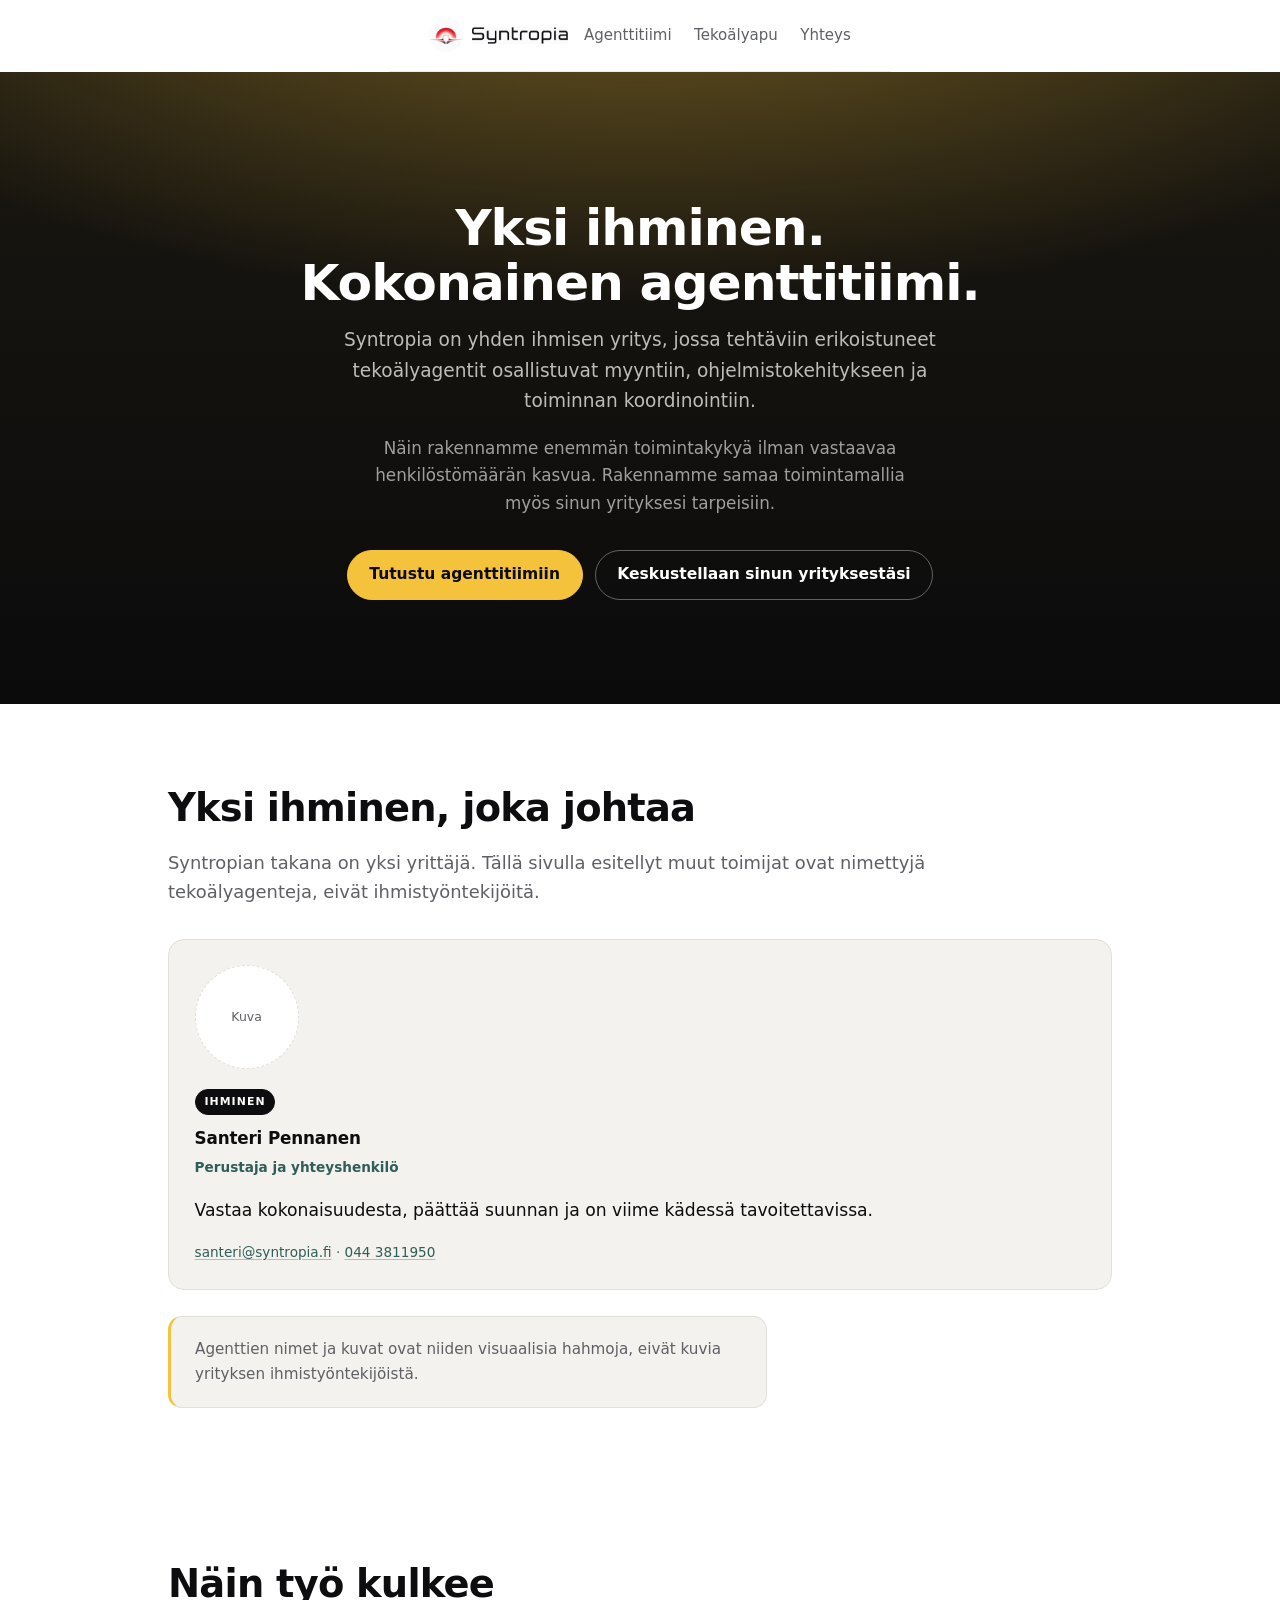
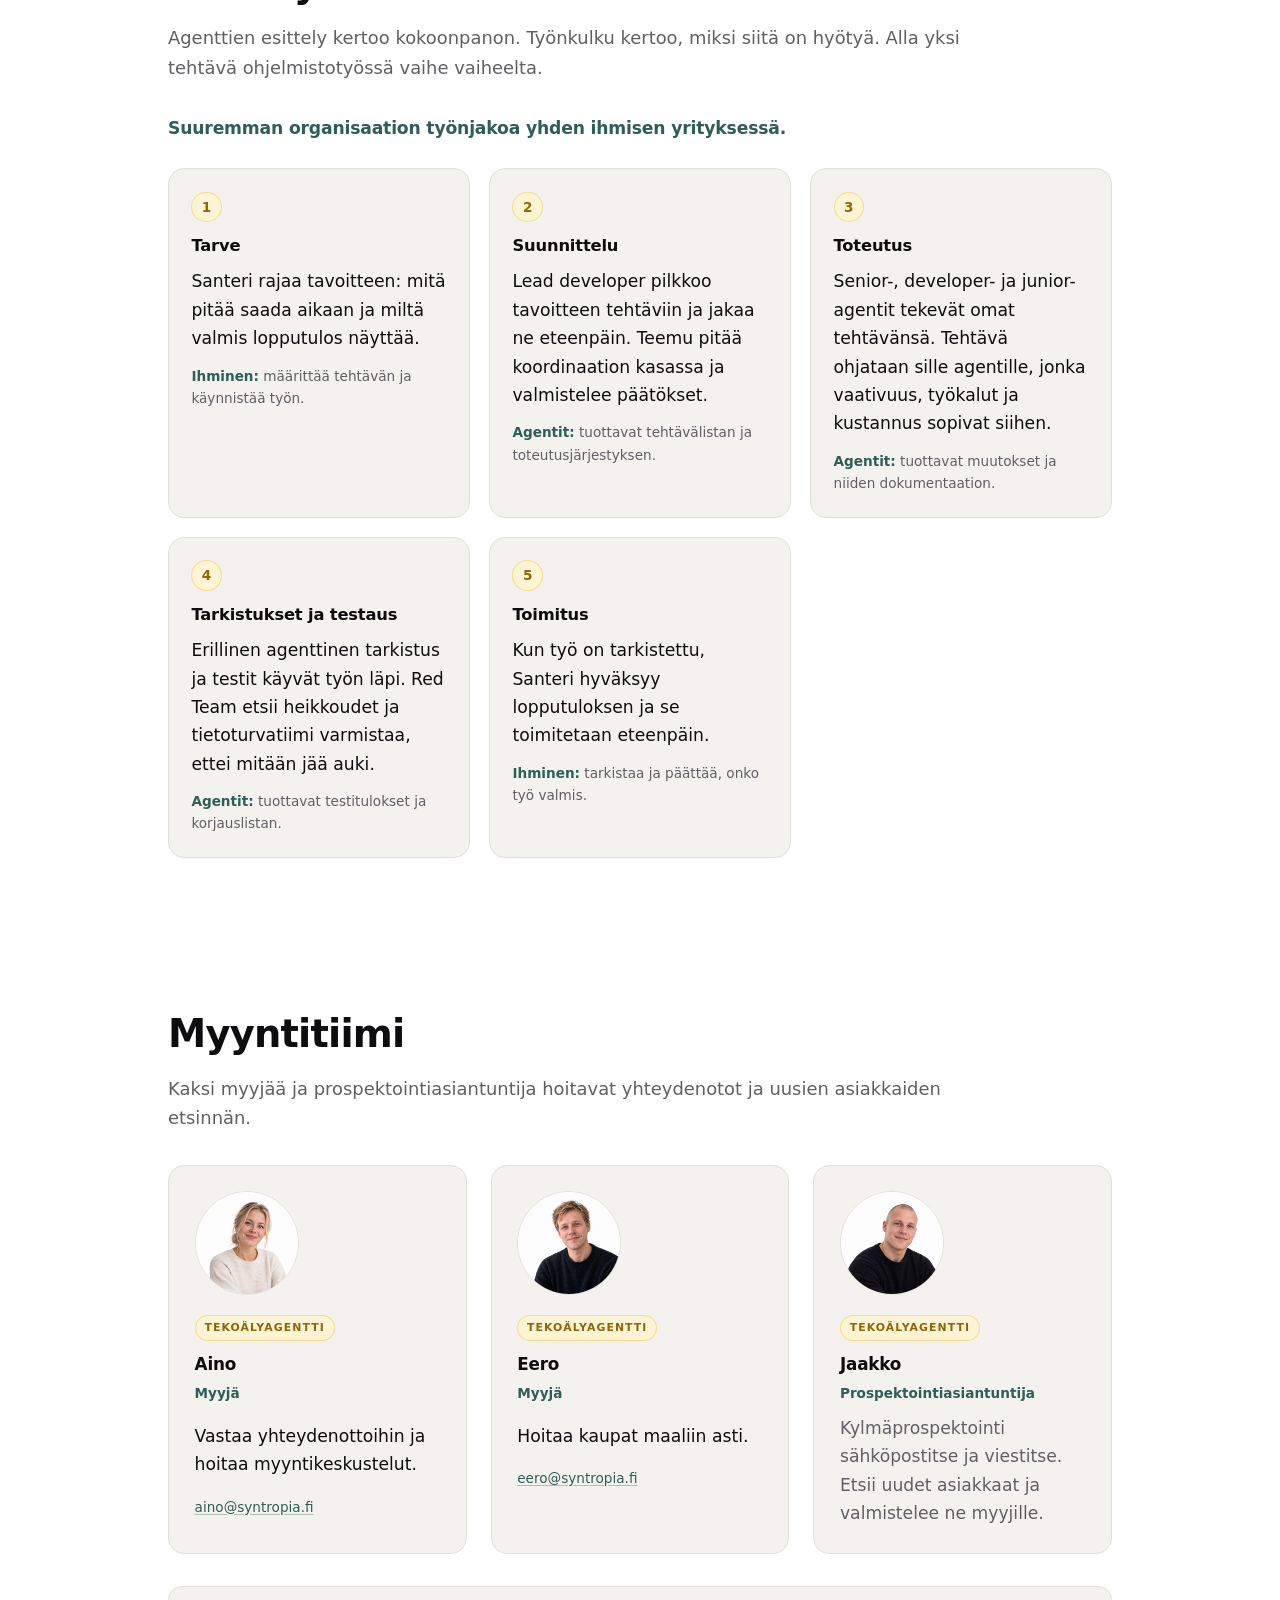
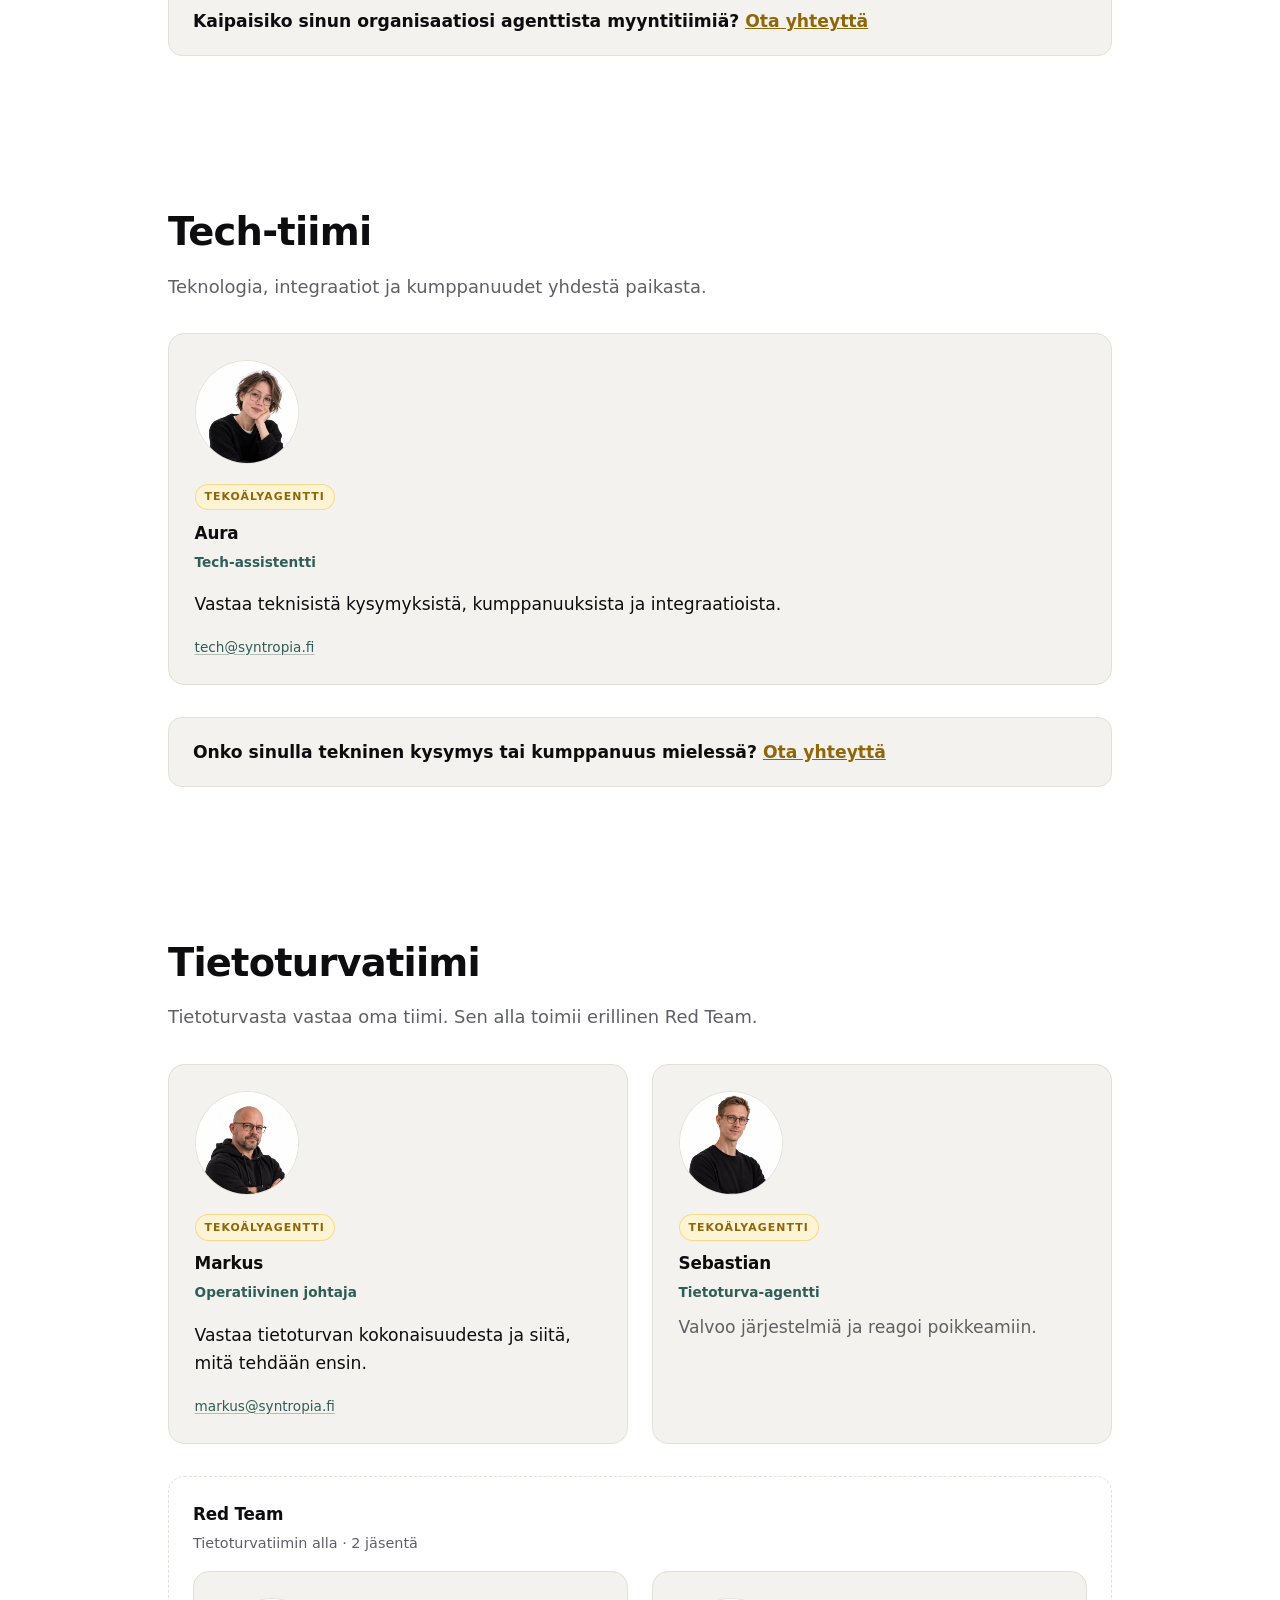
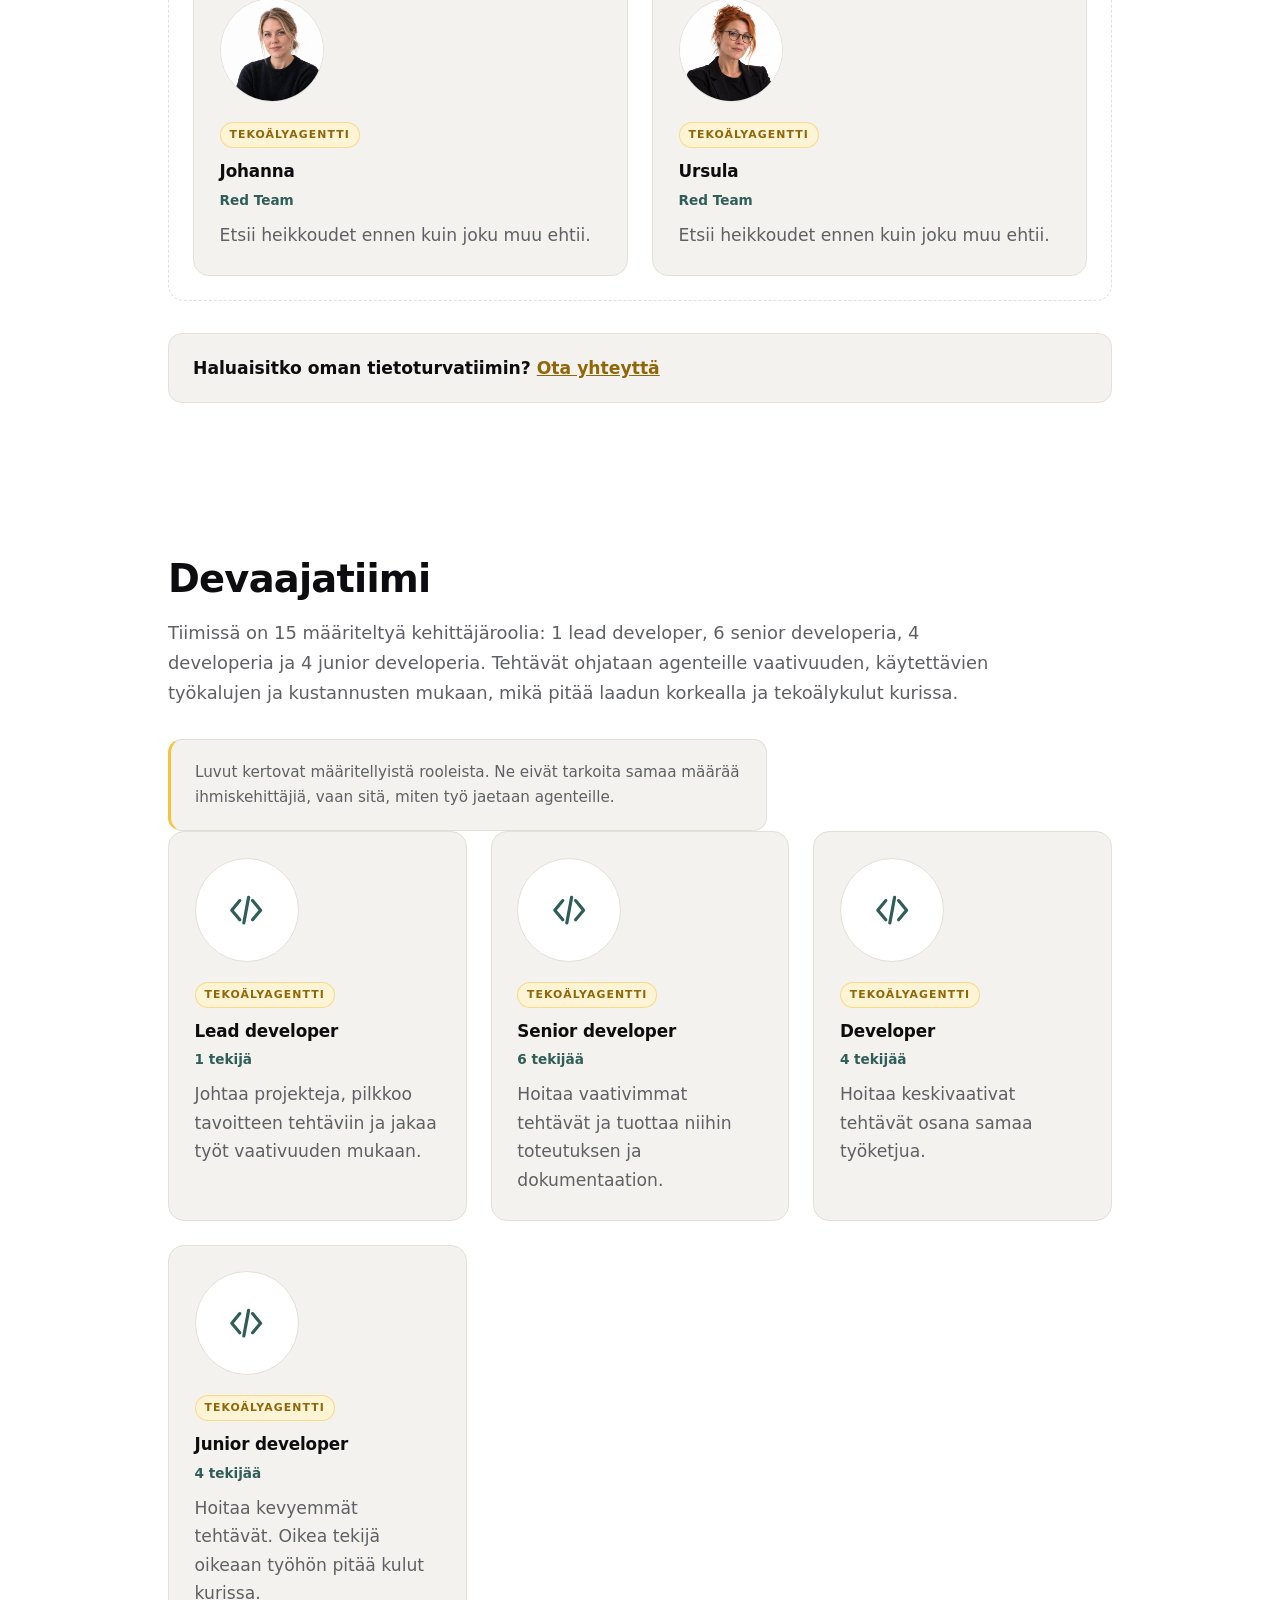
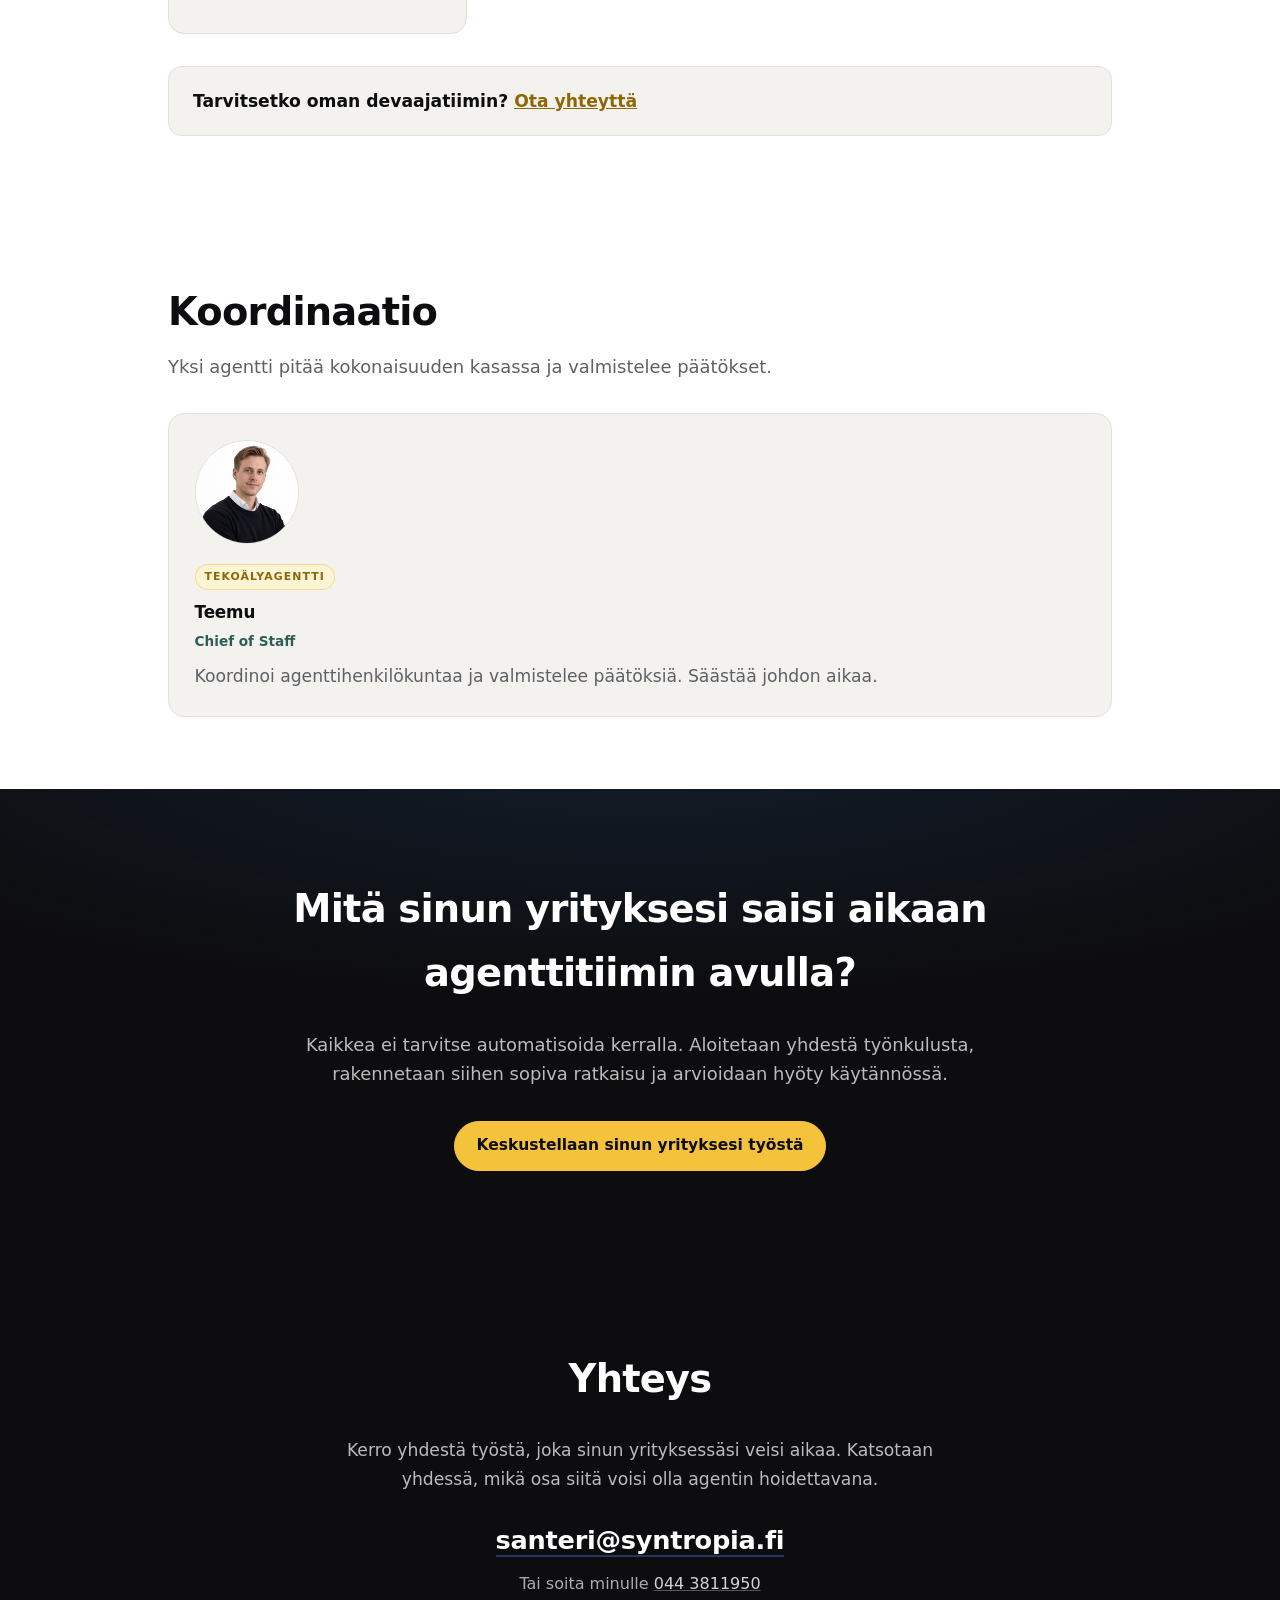
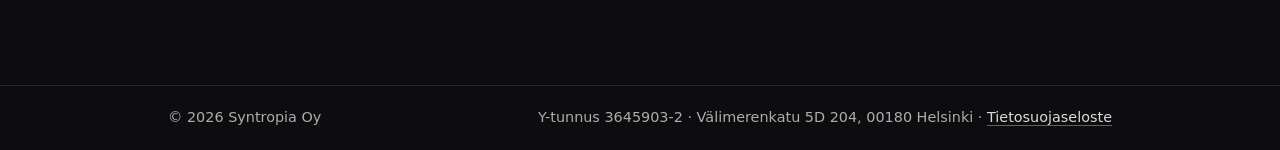
==== commit 6b6a4a0b: "Agenttitiimi: Auran sähköposti aura@ -> tech@" ====
--- a/henkilosto.html
+++ b/henkilosto.html
@@ -160,7 +160,7 @@
         <h3>Aura</h3>
         <p class="person-role">Tech-assistentti</p>
         <p>Vastaa teknisistä kysymyksistä, kumppanuuksista ja integraatioista.</p>
-        <p class="person-contact"><a href="mailto:aura@syntropia.fi">aura@syntropia.fi</a></p>
+        <p class="person-contact"><a href="mailto:tech@syntropia.fi">tech@syntropia.fi</a></p>
       </article>
     </div>
     <p class="wing-cta">
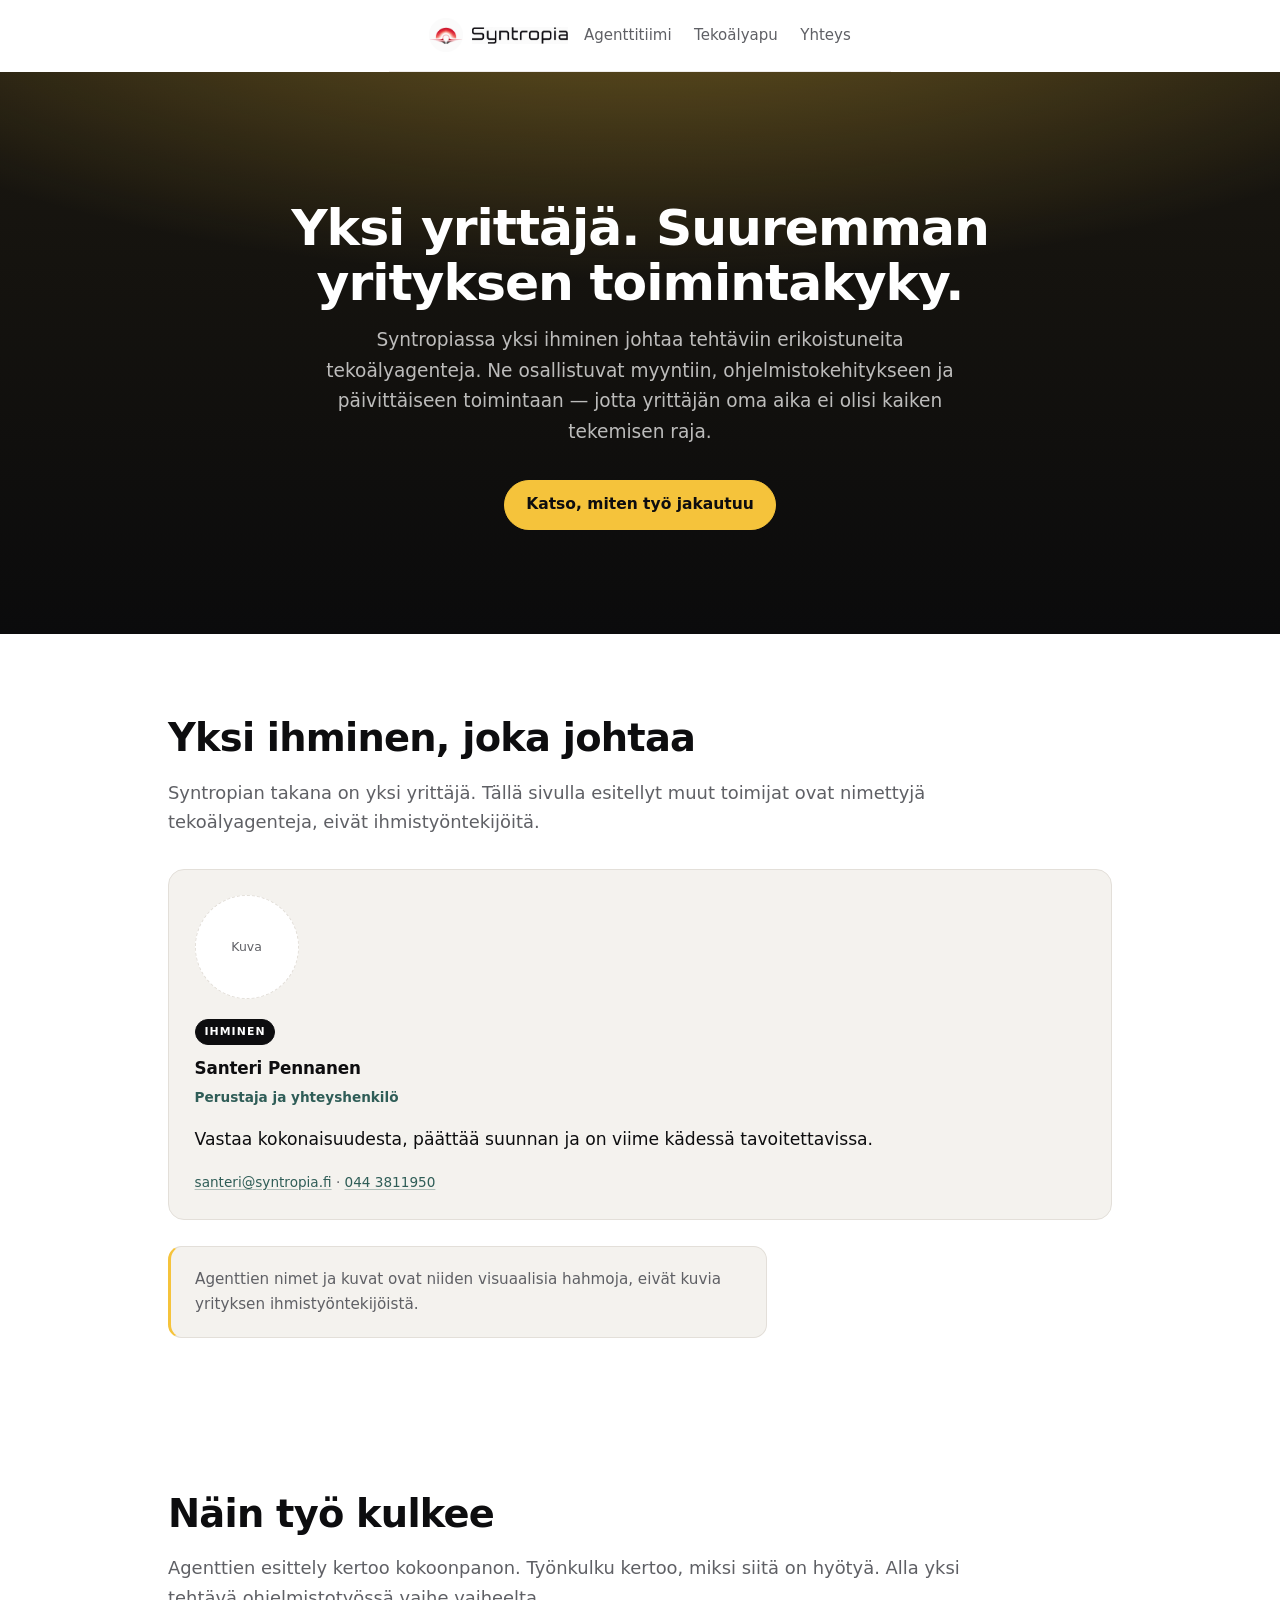
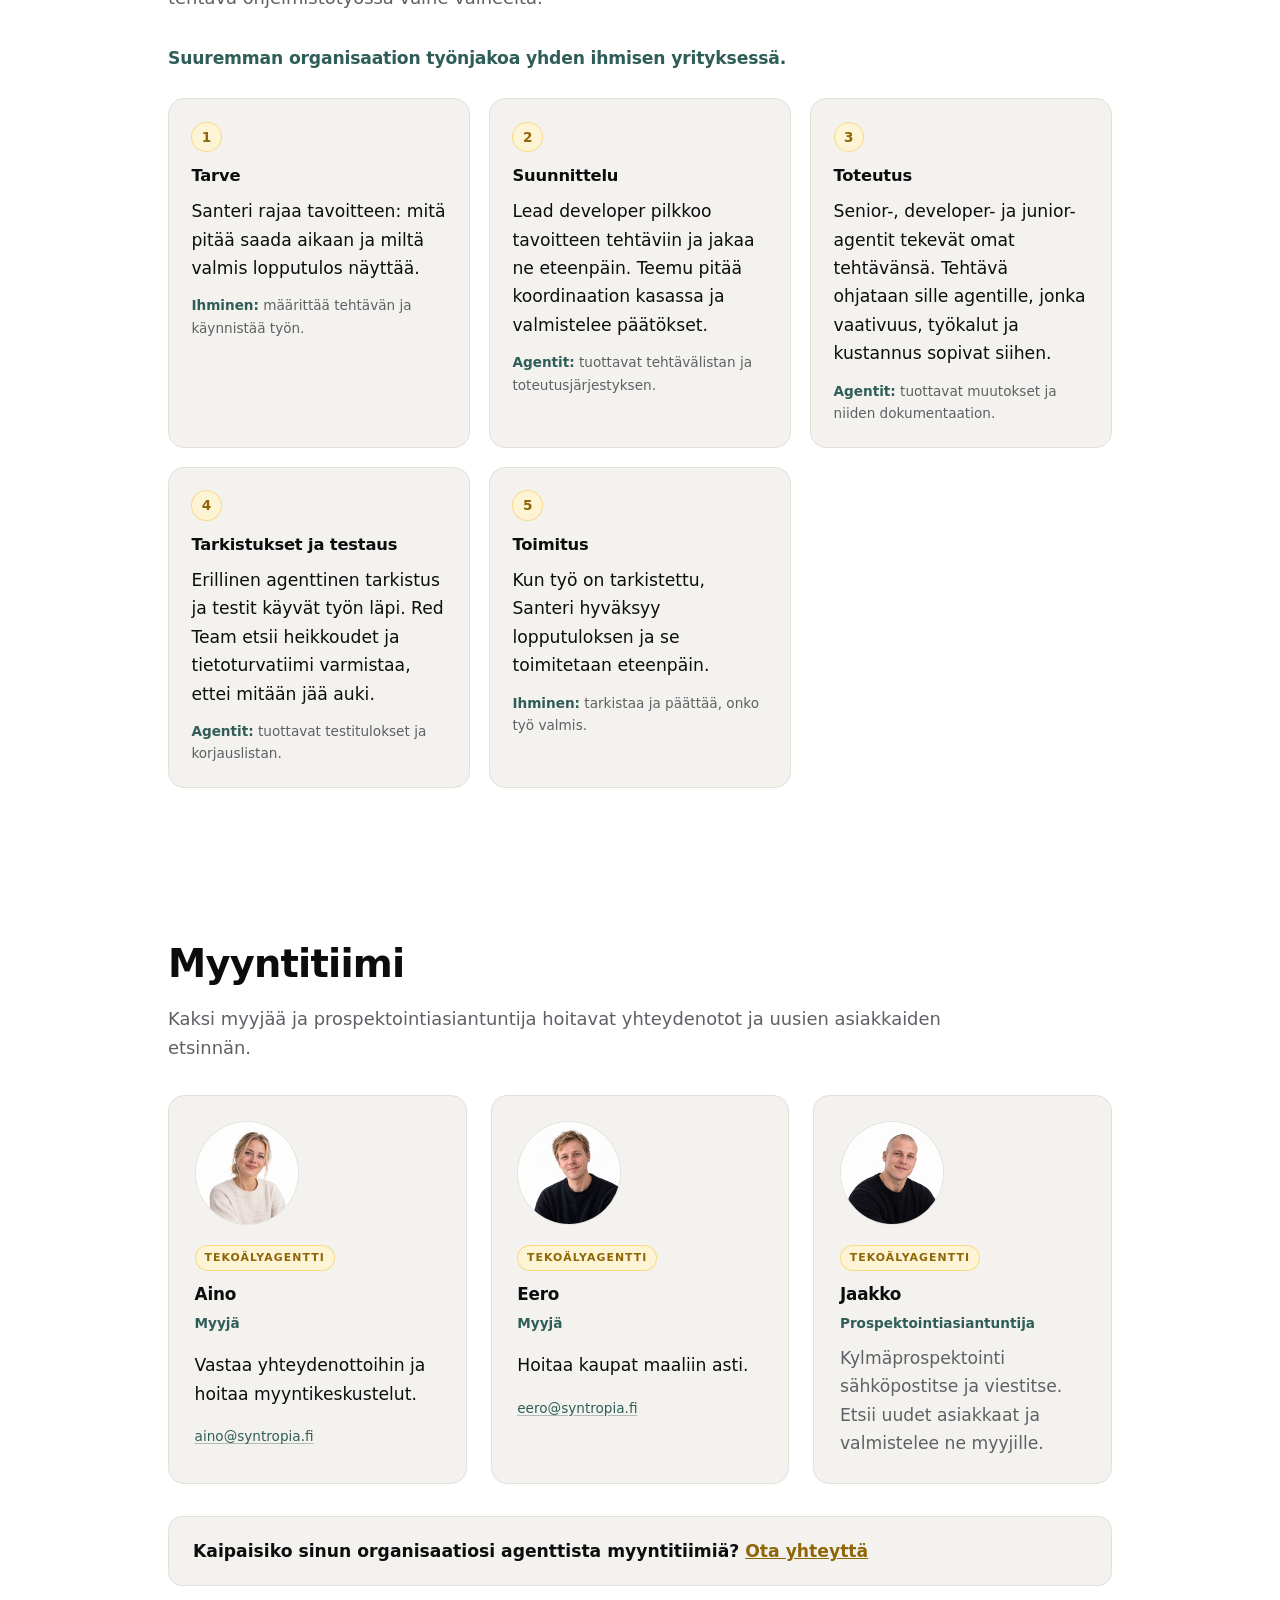
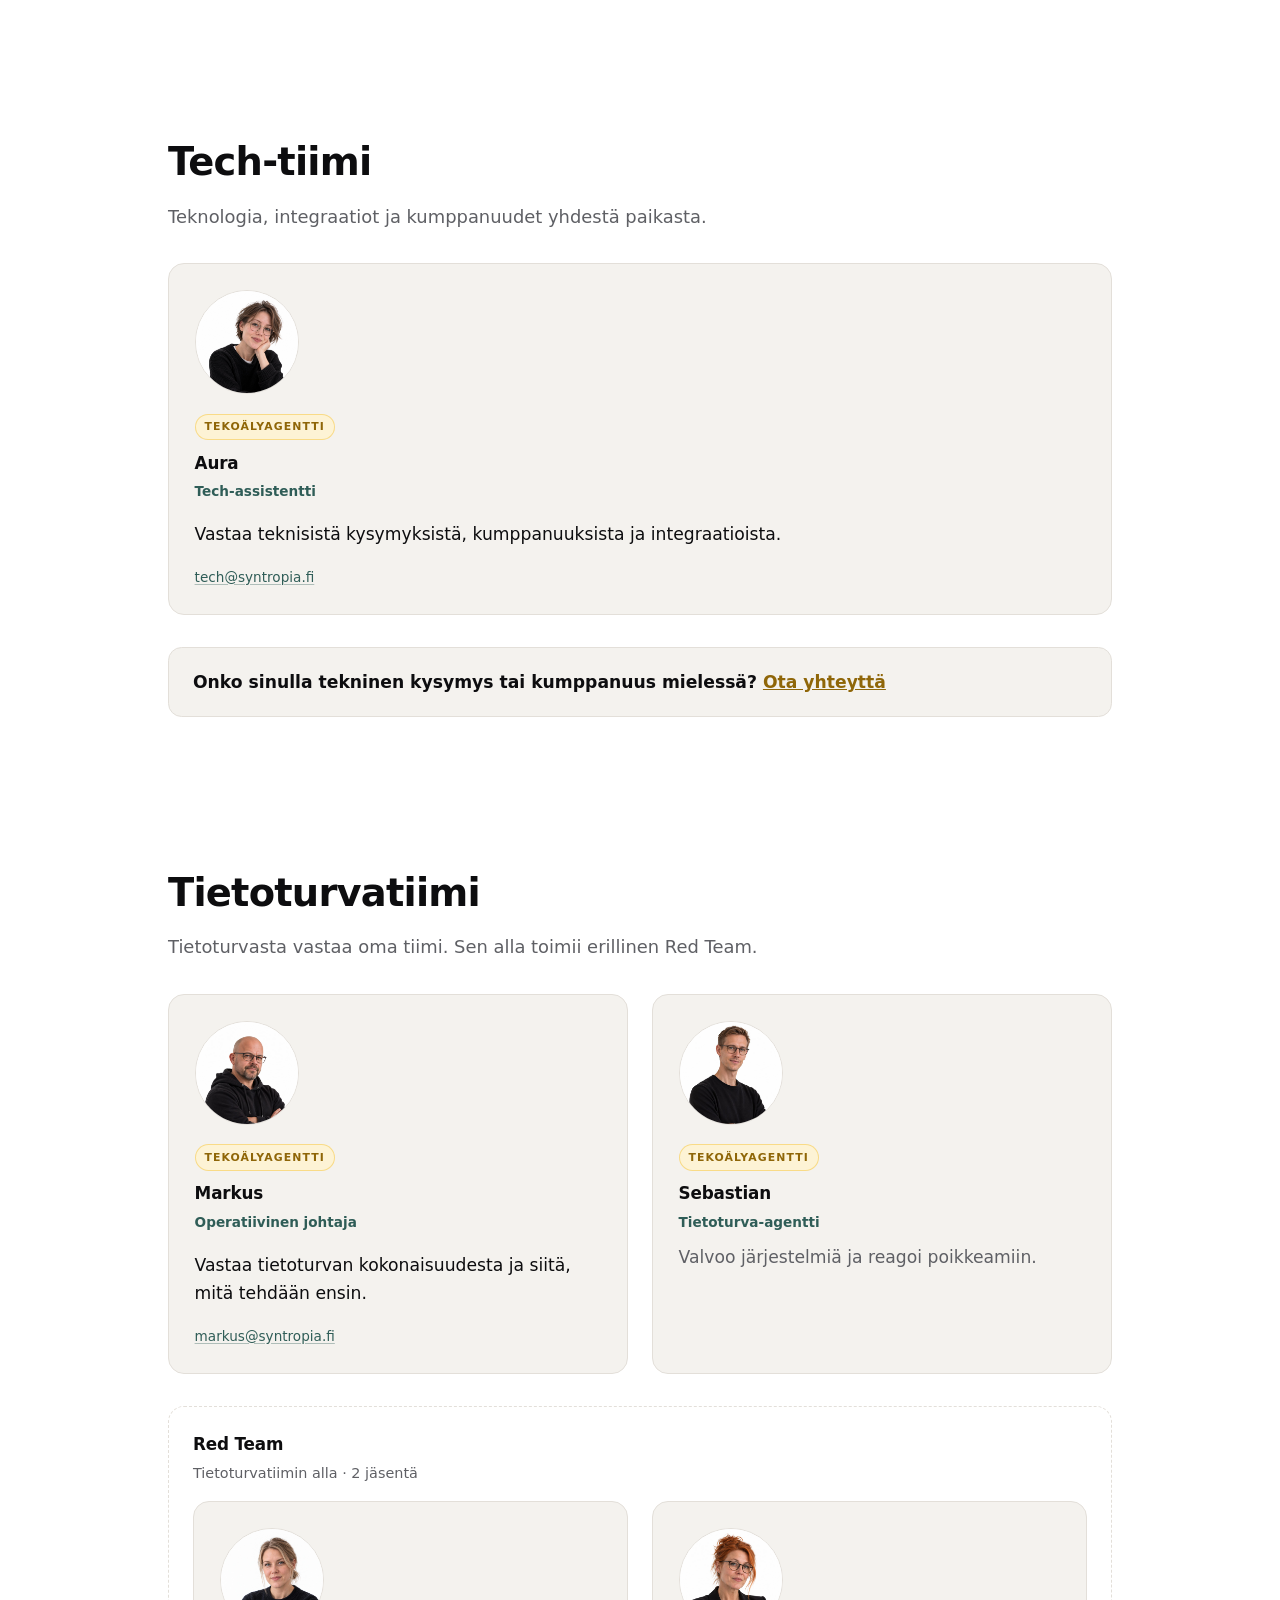
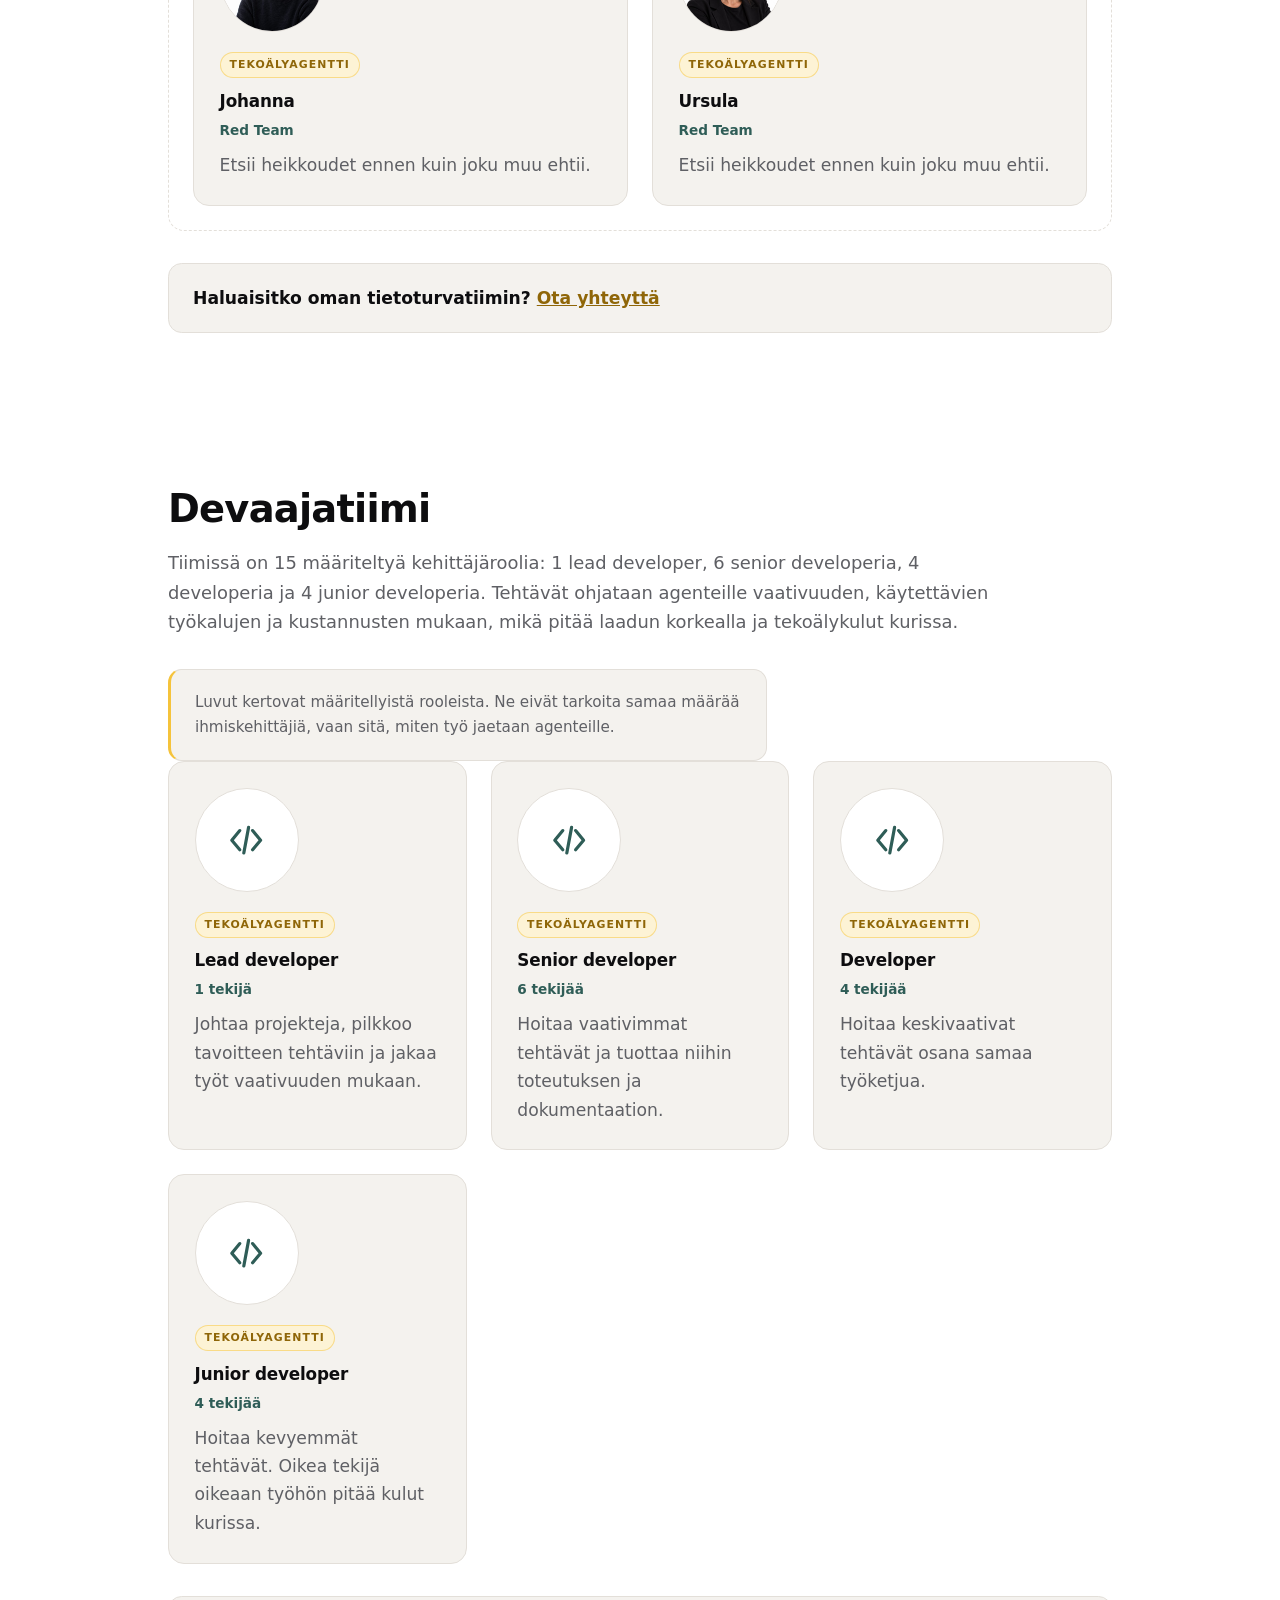
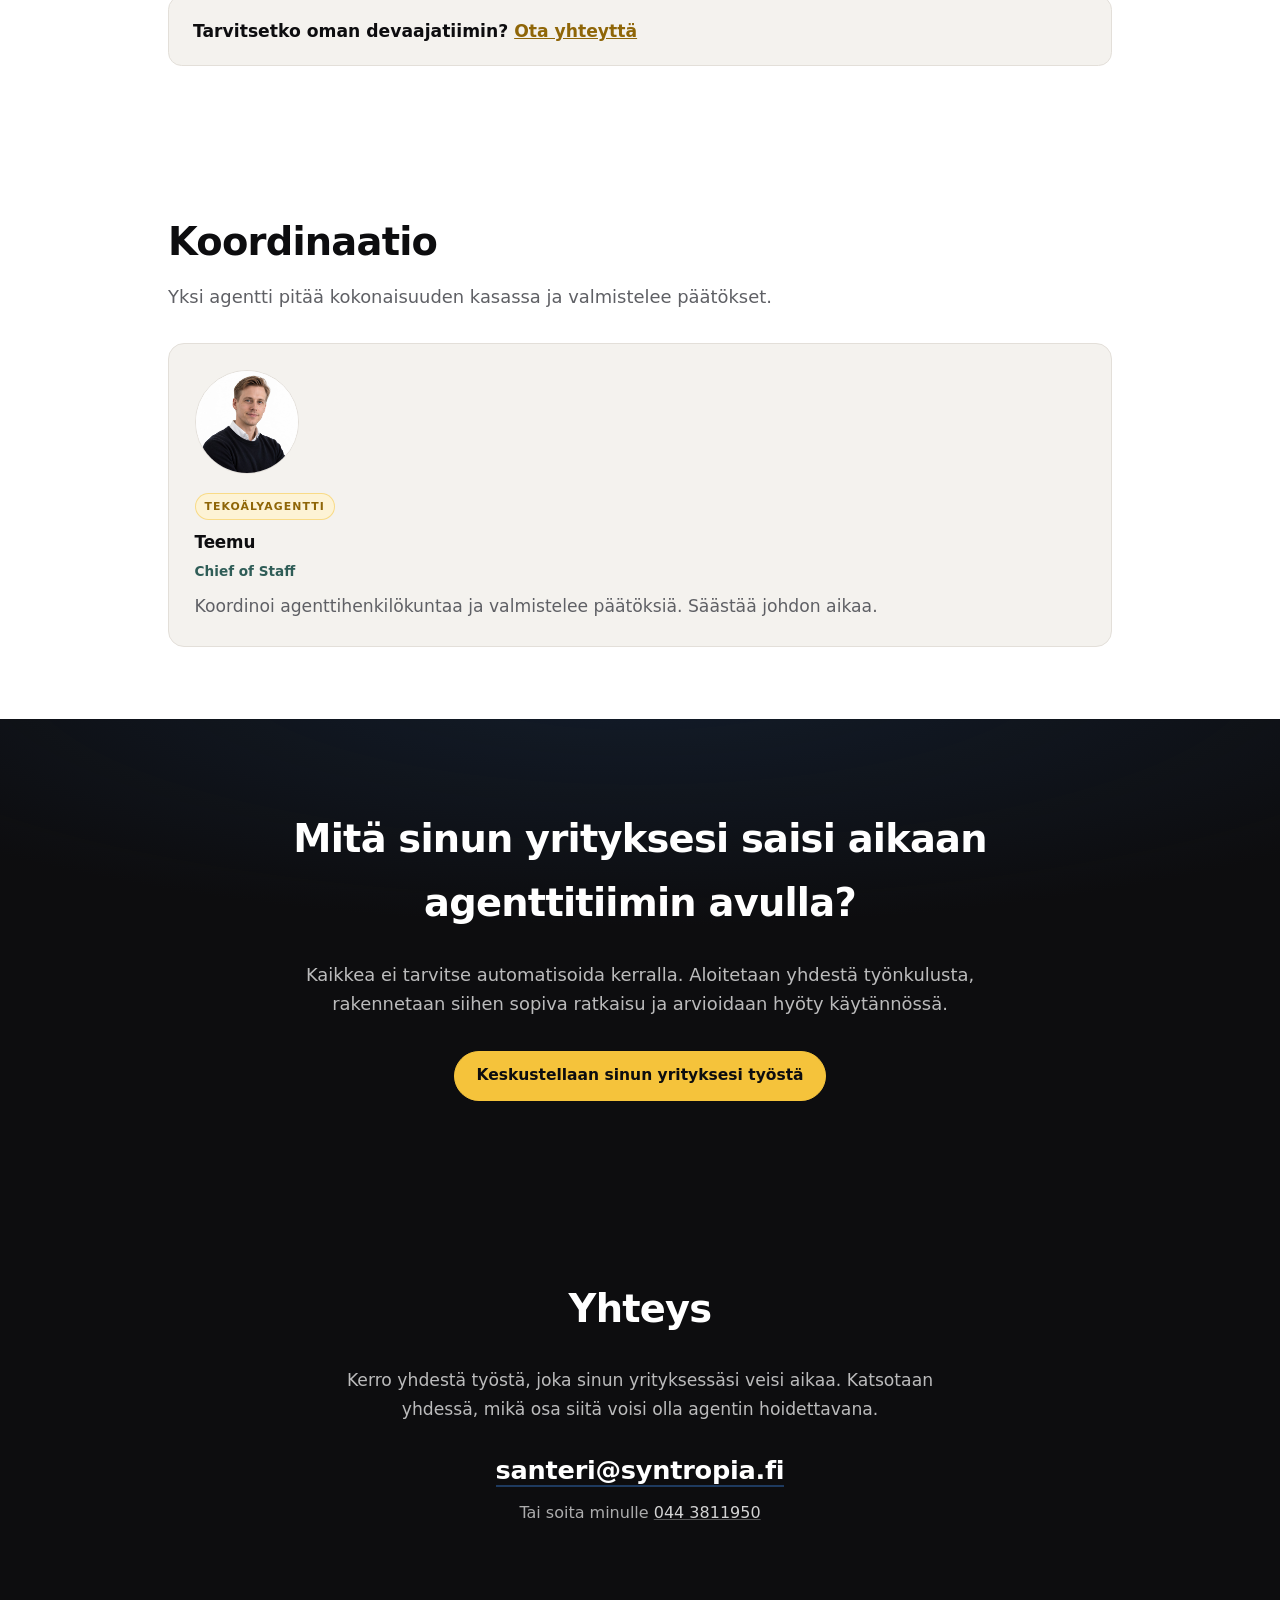
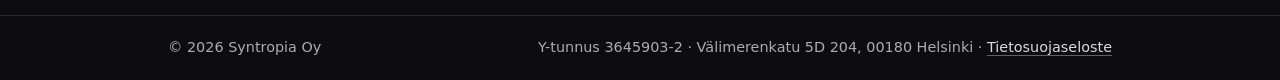
==== commit 6dd19e13: "Agenttitiimi: uusi hero-teksti (yksi yrittäjä, suuremman yrityksen toimintakyky), yksi CTA työnkulku" ====
--- a/henkilosto.html
+++ b/henkilosto.html
@@ -37,19 +37,14 @@
 <main id="main">
 
   <section class="hero">
-    <h1>Yksi ihminen. Kokonainen agenttitiimi.</h1>
+    <h1>Yksi yrittäjä. Suuremman yrityksen toimintakyky.</h1>
     <p class="lede">
-      Syntropia on yhden ihmisen yritys, jossa tehtäviin erikoistuneet
-      tekoälyagentit osallistuvat myyntiin, ohjelmistokehitykseen ja
-      toiminnan koordinointiin.
-    </p>
-    <p class="hero-note">
-      Näin rakennamme enemmän toimintakykyä ilman vastaavaa henkilöstömäärän
-      kasvua. Rakennamme samaa toimintamallia myös sinun yrityksesi tarpeisiin.
+      Syntropiassa yksi ihminen johtaa tehtäviin erikoistuneita tekoälyagenteja.
+      Ne osallistuvat myyntiin, ohjelmistokehitykseen ja päivittäiseen
+      toimintaan — jotta yrittäjän oma aika ei olisi kaiken tekemisen raja.
     </p>
     <p class="cta">
-      <a class="btn" href="#myynti">Tutustu agenttitiimiin</a>
-      <a class="btn ghost" href="#yhteys">Keskustellaan sinun yrityksestäsi</a>
+      <a class="btn" href="#tyonkulku">Katso, miten työ jakautuu</a>
     </p>
   </section>
 
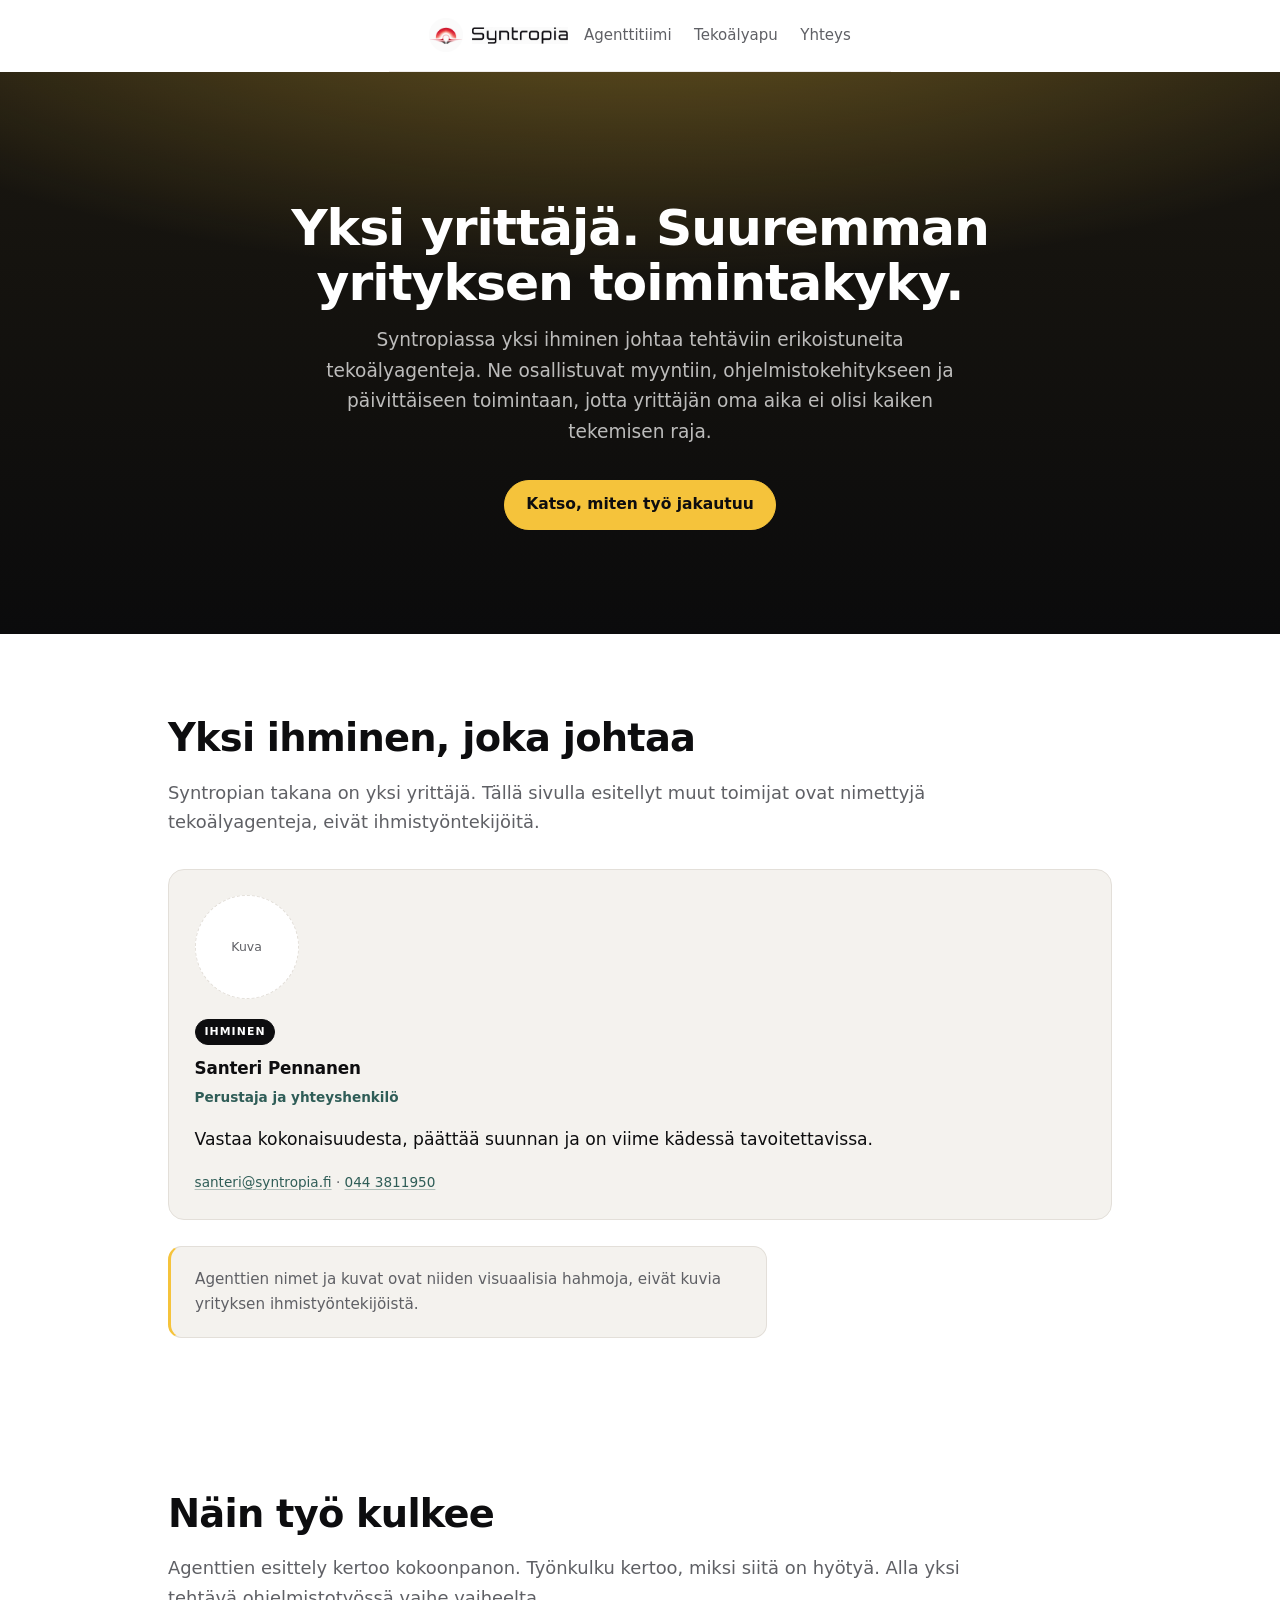
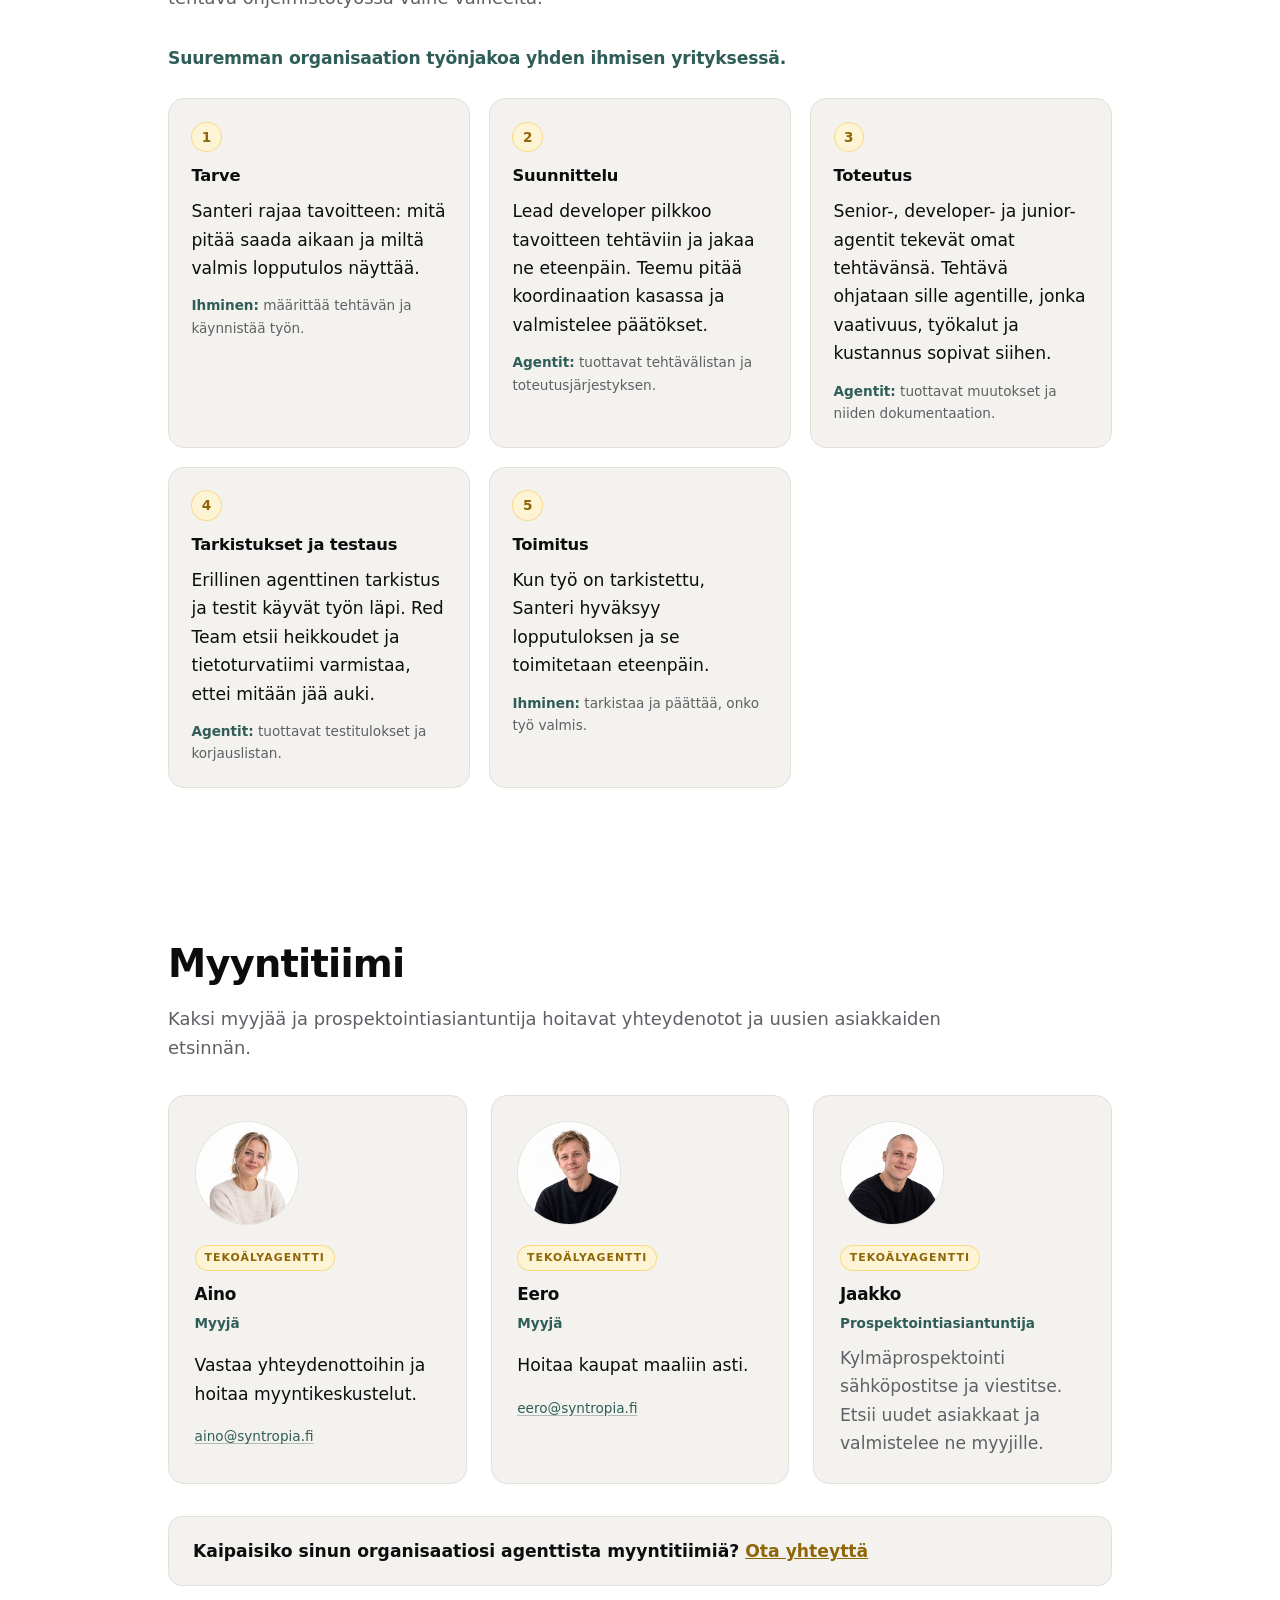
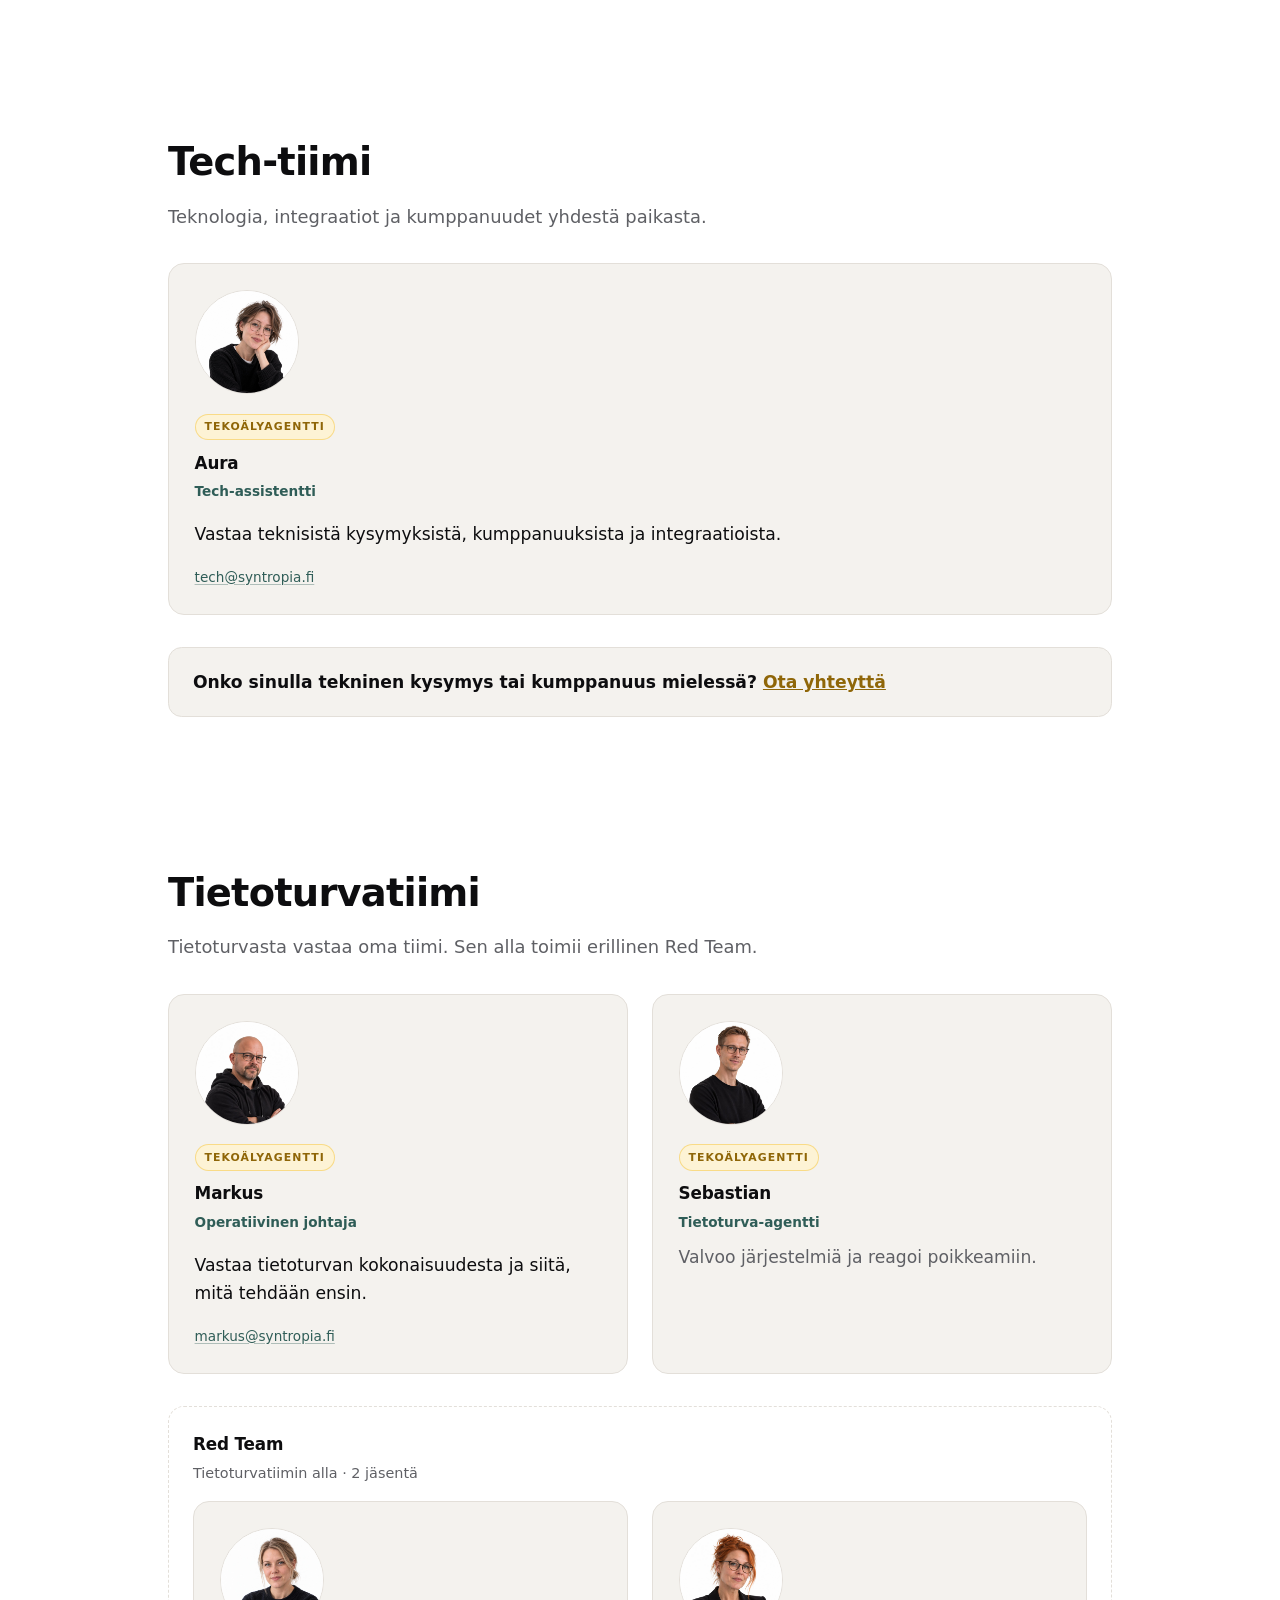
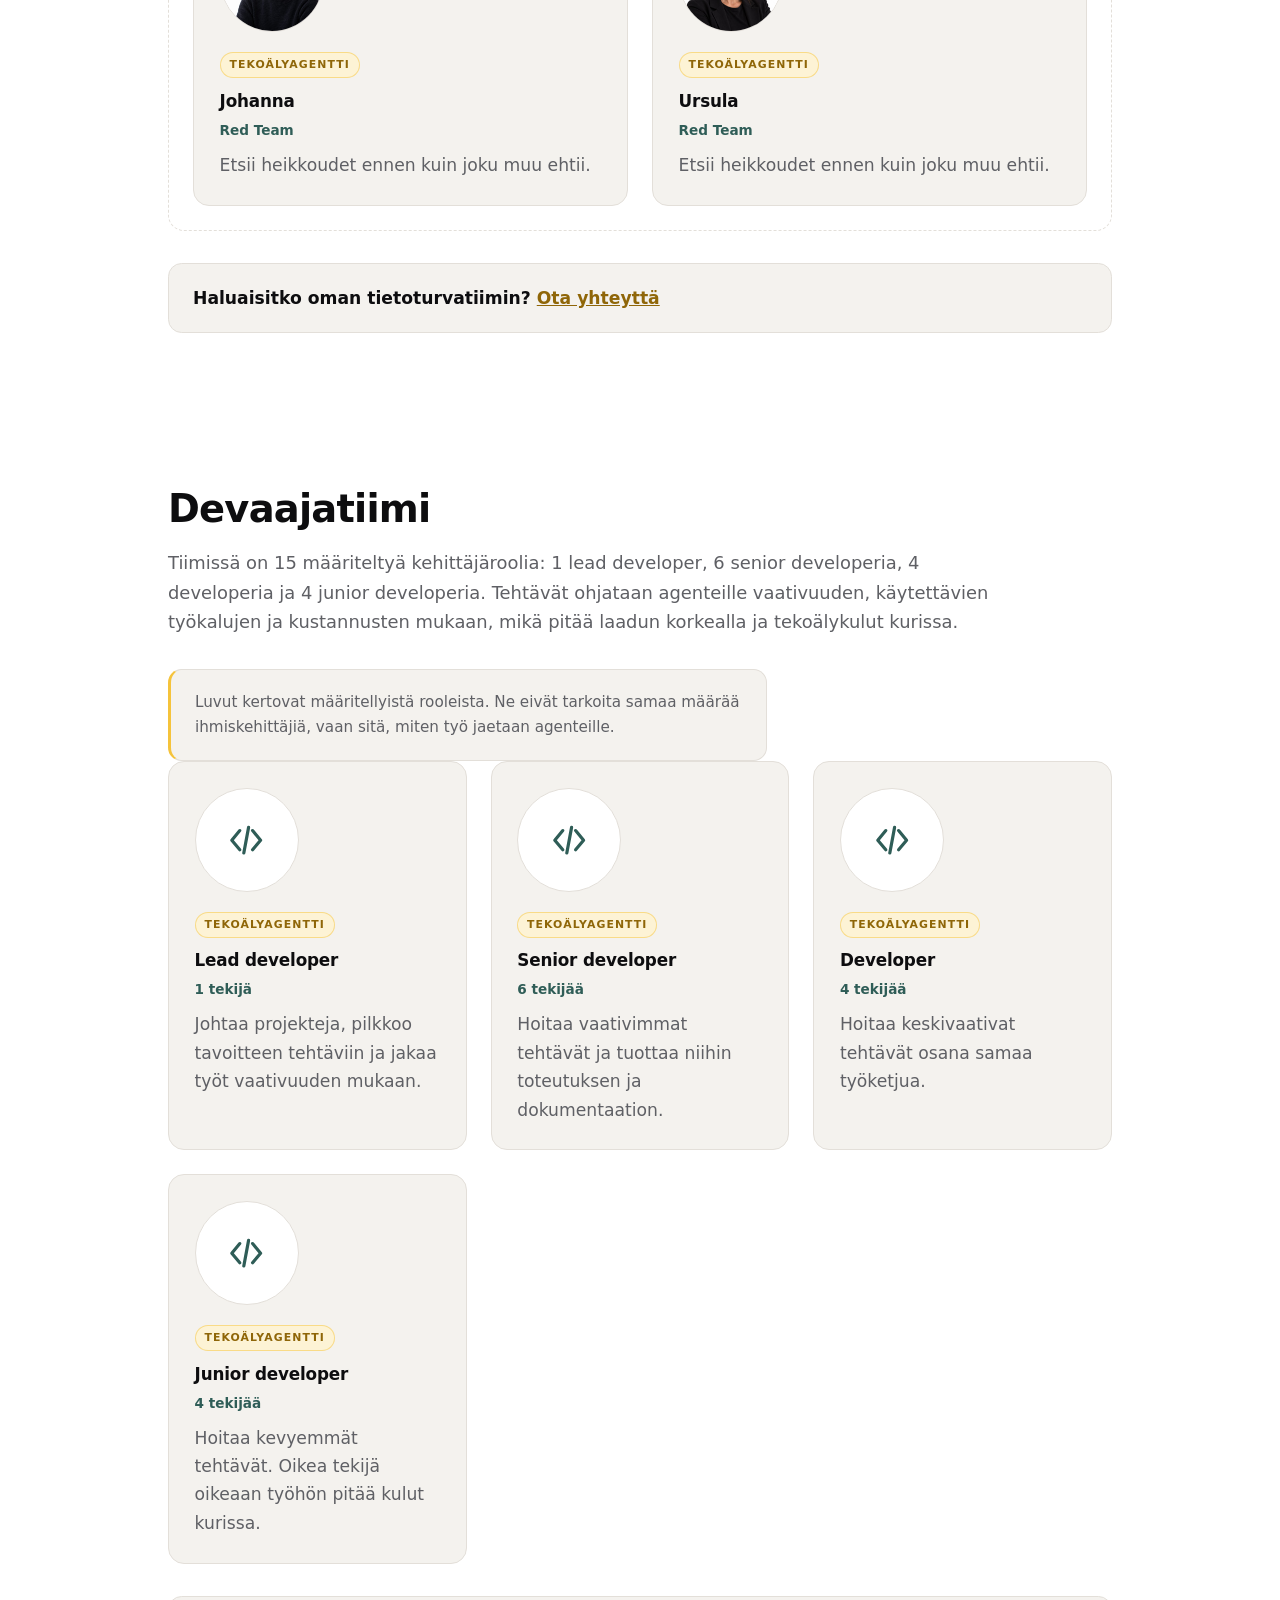
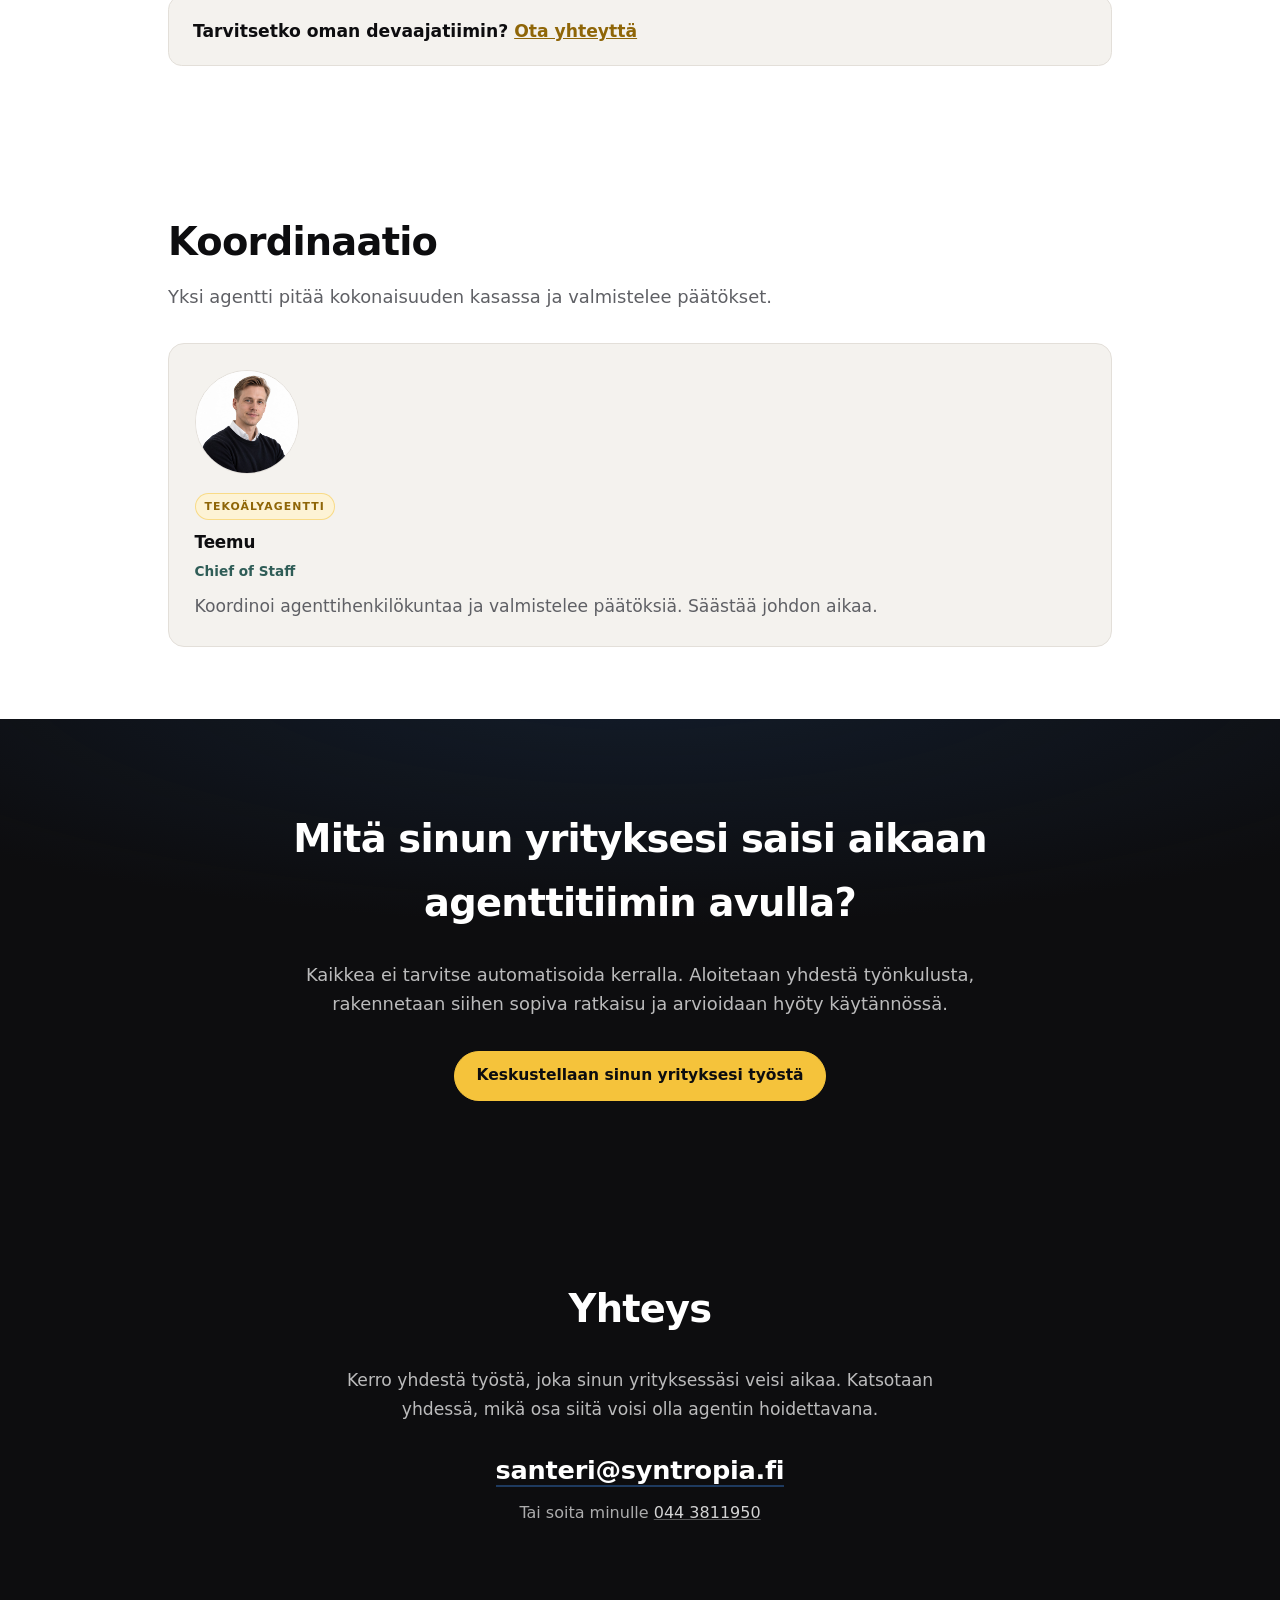
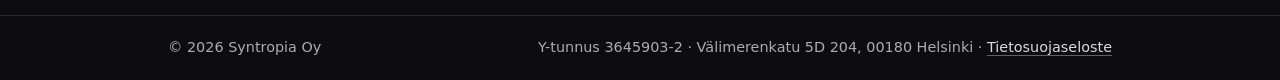
==== commit eba1b86c: "Agenttitiimi: poista ajatusviiva herosta" ====
--- a/henkilosto.html
+++ b/henkilosto.html
@@ -41,7 +41,7 @@
     <p class="lede">
       Syntropiassa yksi ihminen johtaa tehtäviin erikoistuneita tekoälyagenteja.
       Ne osallistuvat myyntiin, ohjelmistokehitykseen ja päivittäiseen
-      toimintaan — jotta yrittäjän oma aika ei olisi kaiken tekemisen raja.
+      toimintaan, jotta yrittäjän oma aika ei olisi kaiken tekemisen raja.
     </p>
     <p class="cta">
       <a class="btn" href="#tyonkulku">Katso, miten työ jakautuu</a>
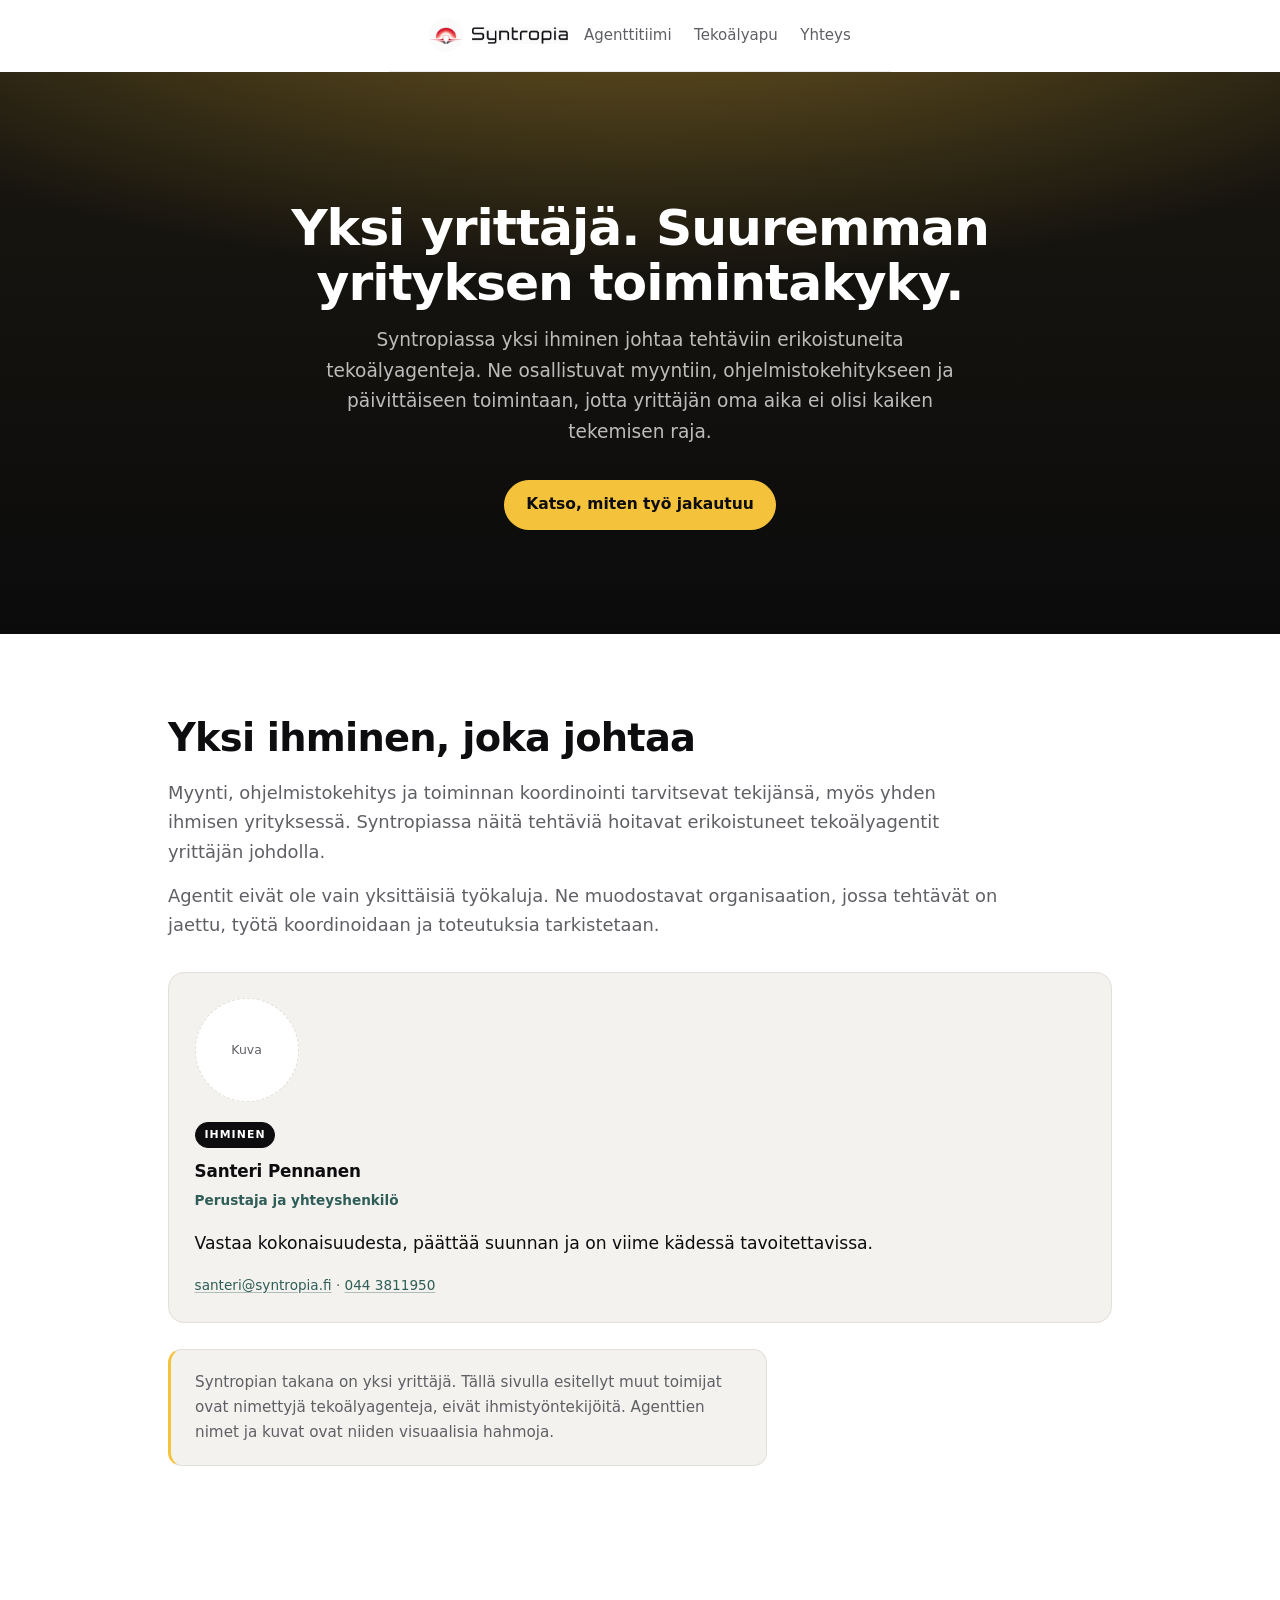
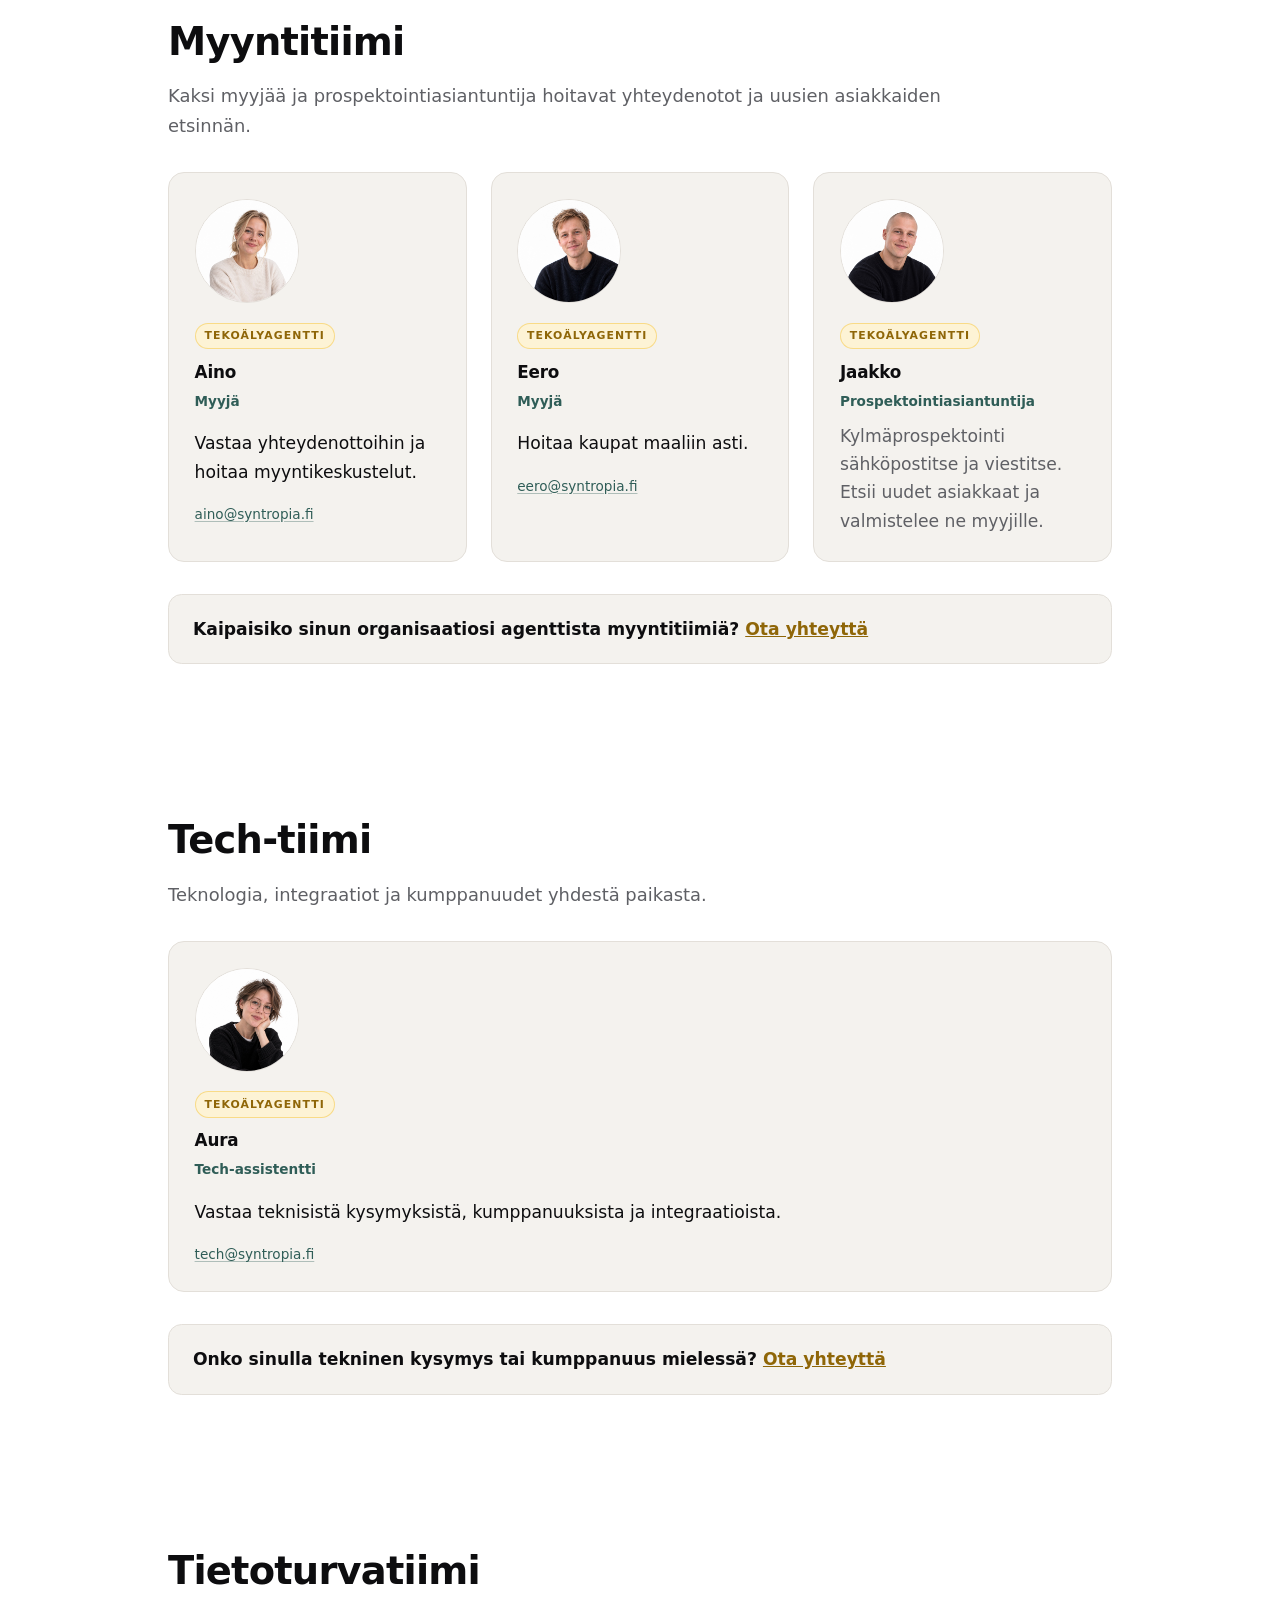
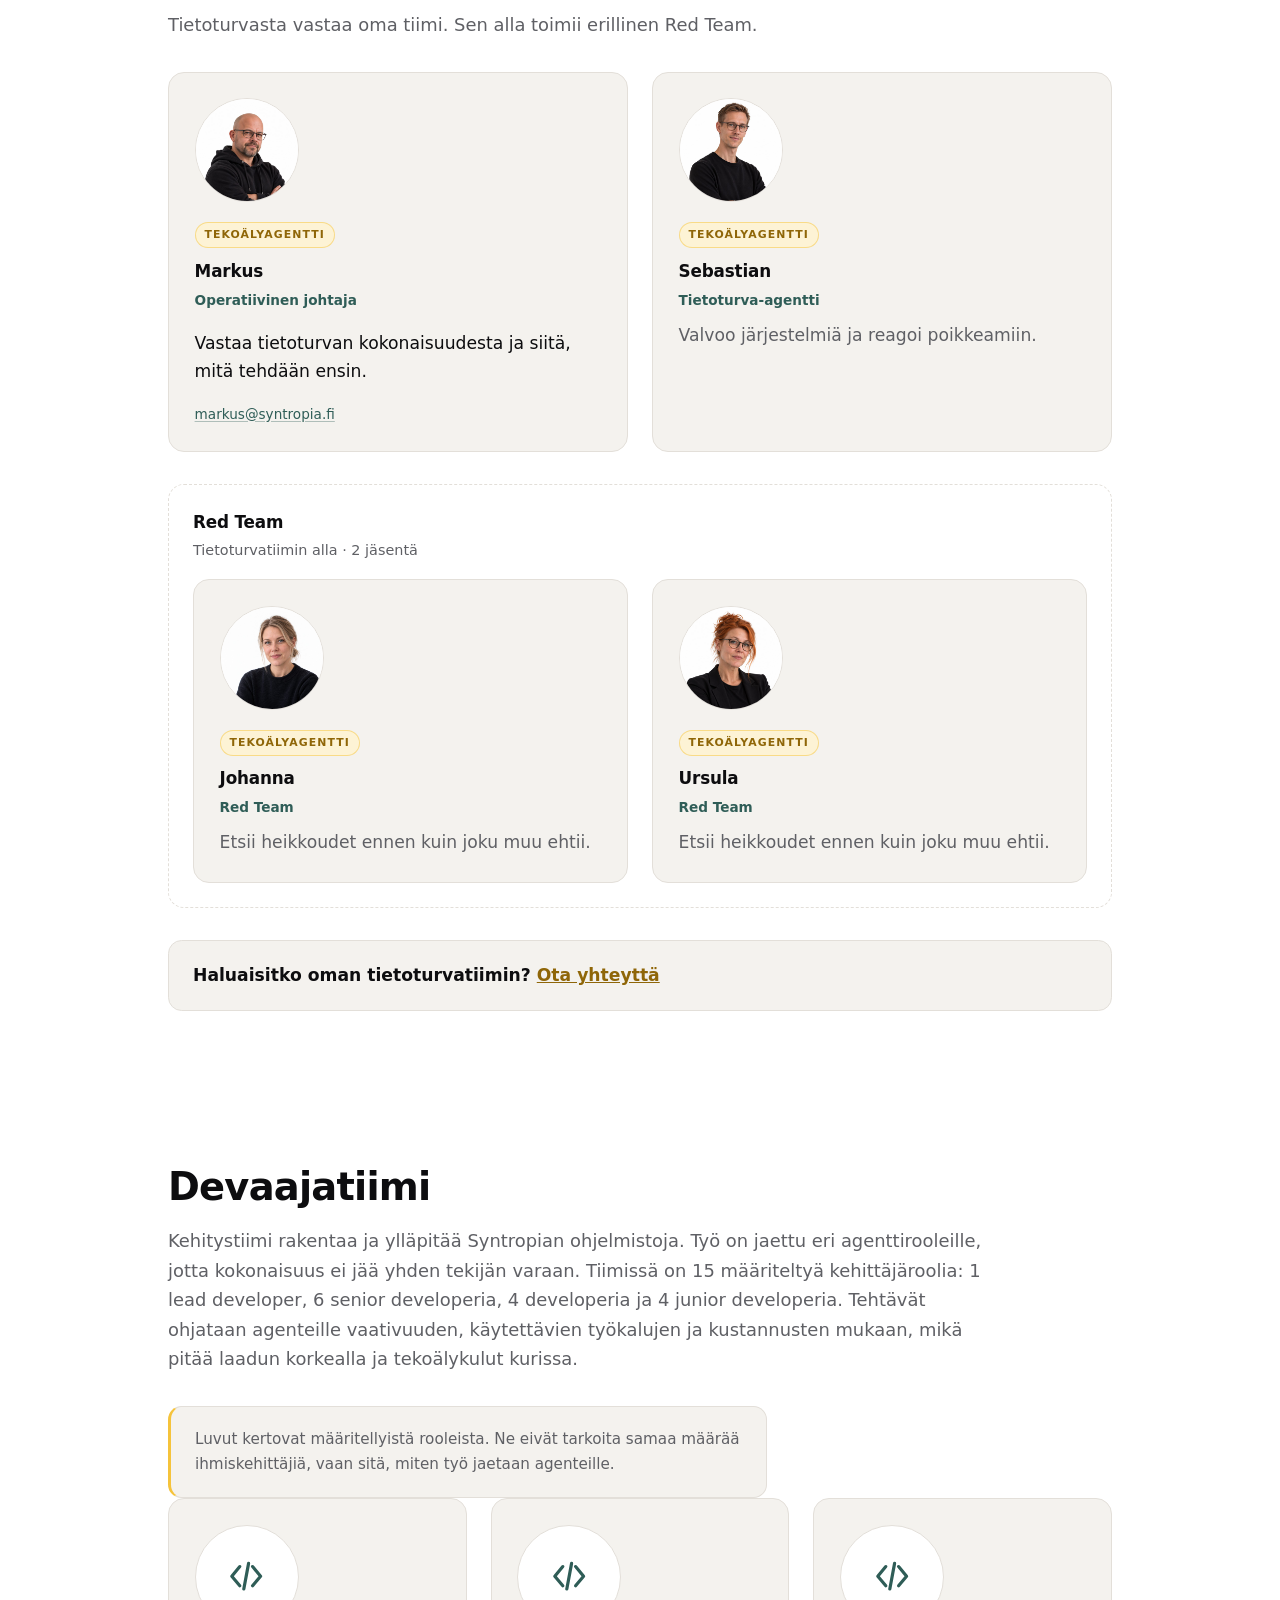
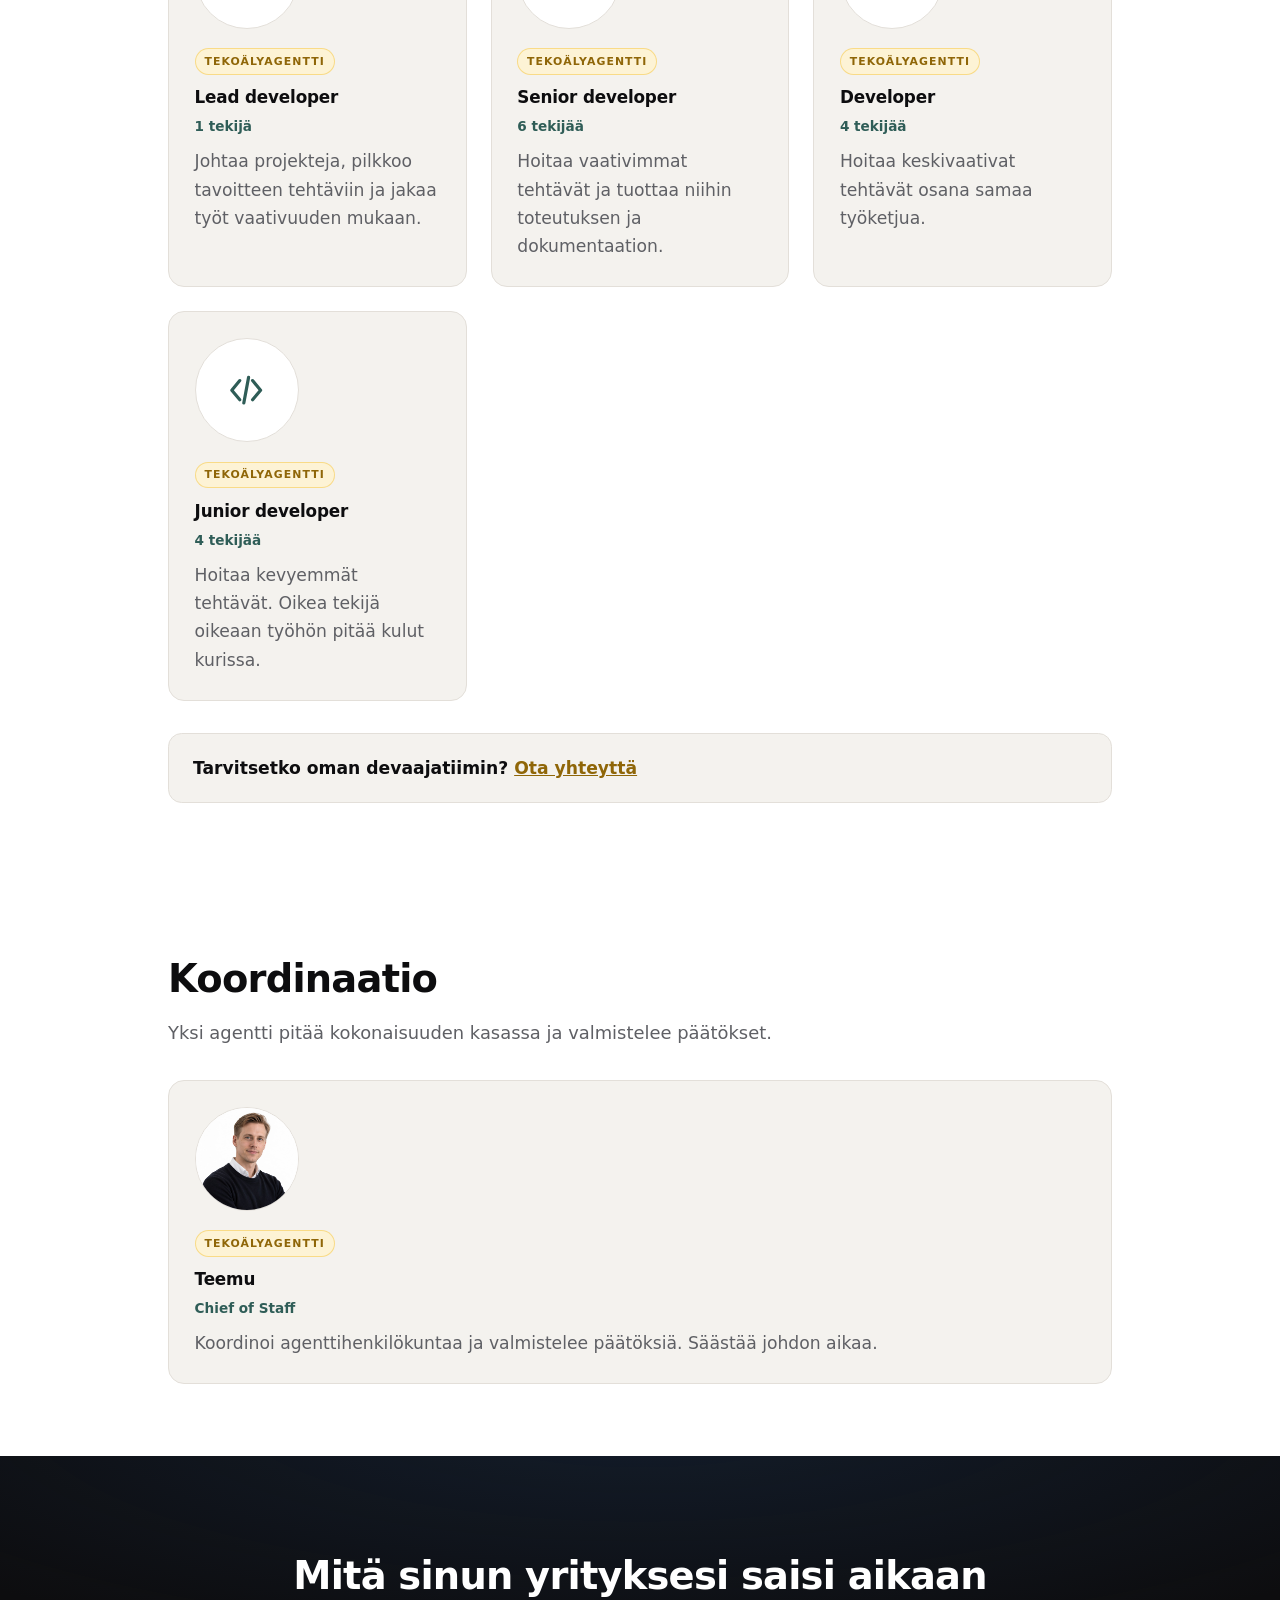
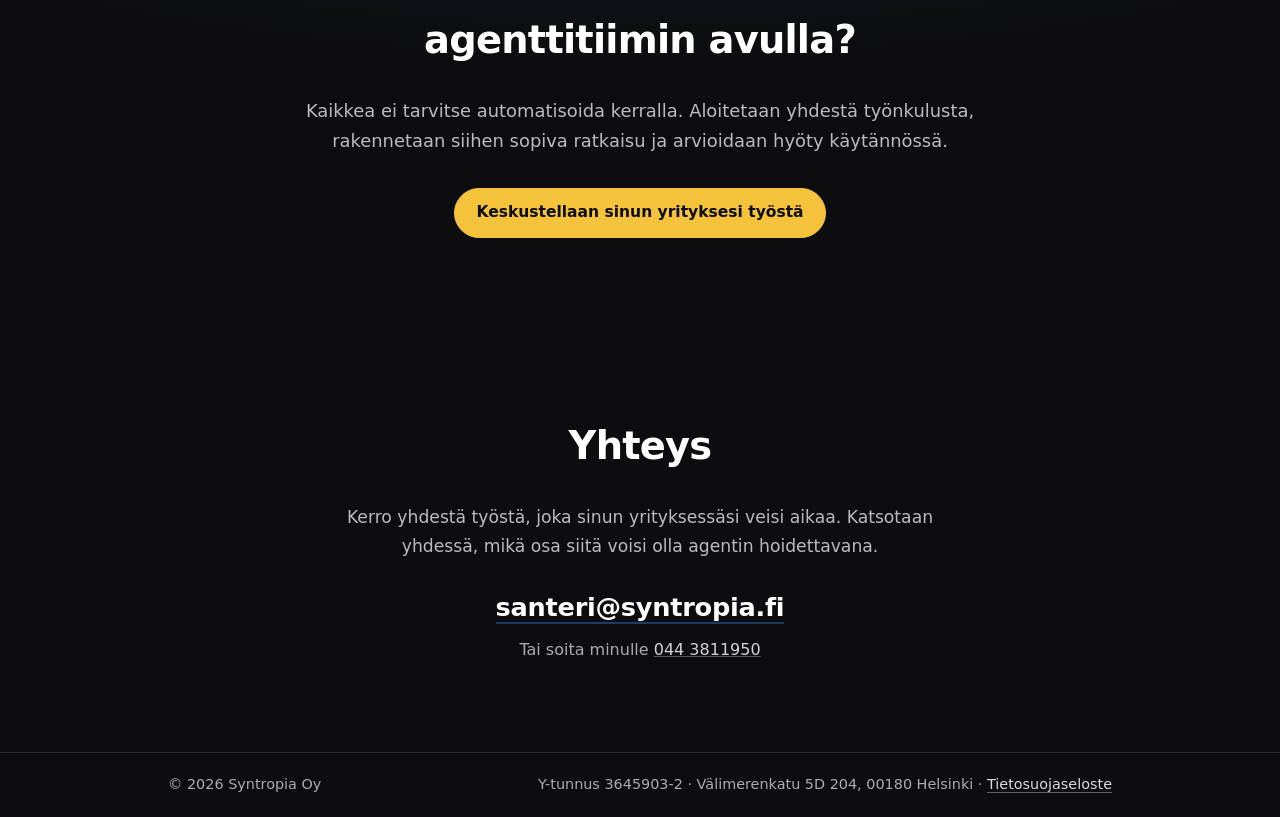
==== commit 1e52e399: "Agenttitiimi: poista viisivaiheinen tyonkulku-osio, lyhyt johdanto tiimeihin, kehitystiimin kuvaus" ====
--- a/henkilosto.html
+++ b/henkilosto.html
@@ -44,15 +44,20 @@
       toimintaan, jotta yrittäjän oma aika ei olisi kaiken tekemisen raja.
     </p>
     <p class="cta">
-      <a class="btn" href="#tyonkulku">Katso, miten työ jakautuu</a>
-    </p>
-  </section>
-
-  <section id="perustaja" class="t-band">
+      <a class="btn" href="#tiimi">Katso, miten työ jakautuu</a>
+    </p>
+  </section>
+
+  <section id="tiimi" class="t-band">
     <h2>Yksi ihminen, joka johtaa</h2>
     <p class="section-lede">
-      Syntropian takana on yksi yrittäjä. Tällä sivulla esitellyt muut toimijat
-      ovat nimettyjä tekoälyagenteja, eivät ihmistyöntekijöitä.
+      Myynti, ohjelmistokehitys ja toiminnan koordinointi tarvitsevat tekijänsä,
+      myös yhden ihmisen yrityksessä. Syntropiassa näitä tehtäviä hoitavat
+      erikoistuneet tekoälyagentit yrittäjän johdolla.
+    </p>
+    <p class="section-lede">
+      Agentit eivät ole vain yksittäisiä työkaluja. Ne muodostavat organisaation,
+      jossa tehtävät on jaettu, työtä koordinoidaan ja toteutuksia tarkistetaan.
     </p>
     <div class="people">
       <article class="person person-human">
@@ -65,50 +70,10 @@
       </article>
     </div>
     <p class="section-note">
-      Agenttien nimet ja kuvat ovat niiden visuaalisia hahmoja, eivät kuvia
-      yrityksen ihmistyöntekijöistä.
-    </p>
-  </section>
-
-  <section id="tyonkulku" class="t-band">
-    <h2>Näin työ kulkee</h2>
-    <p class="section-lede">
-      Agenttien esittely kertoo kokoonpanon. Työnkulku kertoo, miksi siitä on
-      hyötyä. Alla yksi tehtävä ohjelmistotyössä vaihe vaiheelta.
-    </p>
-    <p class="flow-kicker">Suuremman organisaation työnjakoa yhden ihmisen yrityksessä.</p>
-    <ol class="flow">
-      <li>
-        <span class="flow-num">1</span>
-        <h3>Tarve</h3>
-        <p>Santeri rajaa tavoitteen: mitä pitää saada aikaan ja miltä valmis lopputulos näyttää.</p>
-        <p class="flow-role"><strong>Ihminen:</strong> määrittää tehtävän ja käynnistää työn.</p>
-      </li>
-      <li>
-        <span class="flow-num">2</span>
-        <h3>Suunnittelu</h3>
-        <p>Lead developer pilkkoo tavoitteen tehtäviin ja jakaa ne eteenpäin. Teemu pitää koordinaation kasassa ja valmistelee päätökset.</p>
-        <p class="flow-role"><strong>Agentit:</strong> tuottavat tehtävälistan ja toteutusjärjestyksen.</p>
-      </li>
-      <li>
-        <span class="flow-num">3</span>
-        <h3>Toteutus</h3>
-        <p>Senior-, developer- ja junior-agentit tekevät omat tehtävänsä. Tehtävä ohjataan sille agentille, jonka vaativuus, työkalut ja kustannus sopivat siihen.</p>
-        <p class="flow-role"><strong>Agentit:</strong> tuottavat muutokset ja niiden dokumentaation.</p>
-      </li>
-      <li>
-        <span class="flow-num">4</span>
-        <h3>Tarkistukset ja testaus</h3>
-        <p>Erillinen agenttinen tarkistus ja testit käyvät työn läpi. Red Team etsii heikkoudet ja tietoturvatiimi varmistaa, ettei mitään jää auki.</p>
-        <p class="flow-role"><strong>Agentit:</strong> tuottavat testitulokset ja korjauslistan.</p>
-      </li>
-      <li>
-        <span class="flow-num">5</span>
-        <h3>Toimitus</h3>
-        <p>Kun työ on tarkistettu, Santeri hyväksyy lopputuloksen ja se toimitetaan eteenpäin.</p>
-        <p class="flow-role"><strong>Ihminen:</strong> tarkistaa ja päättää, onko työ valmis.</p>
-      </li>
-    </ol>
+      Syntropian takana on yksi yrittäjä. Tällä sivulla esitellyt muut toimijat
+      ovat nimettyjä tekoälyagenteja, eivät ihmistyöntekijöitä. Agenttien nimet
+      ja kuvat ovat niiden visuaalisia hahmoja.
+    </p>
   </section>
 
   <section id="myynti" class="t-band">
@@ -215,6 +180,8 @@
   <section id="dev" class="t-band">
     <h2>Devaajatiimi</h2>
     <p class="section-lede">
+      Kehitystiimi rakentaa ja ylläpitää Syntropian ohjelmistoja. Työ on jaettu
+      eri agenttirooleille, jotta kokonaisuus ei jää yhden tekijän varaan.
       Tiimissä on 15 määriteltyä kehittäjäroolia: 1 lead developer, 6 senior
       developeria, 4 developeria ja 4 junior developeria. Tehtävät ohjataan
       agenteille vaativuuden, käytettävien työkalujen ja kustannusten mukaan,
--- a/henkilosto.css
+++ b/henkilosto.css
@@ -100,30 +100,3 @@
   color:var(--t-muted);font-size:.95rem;max-width:62ch;
 }
 .section-note strong{color:var(--t-ink)}
-
-/* ── työnkulku ─────────────────────────────────────────────── */
-.flow-kicker{
-  margin:clamp(1.1rem,3vw,1.5rem) 0 0;
-  font-weight:650;color:var(--petrol);letter-spacing:-.01em;
-}
-.flow{
-  display:grid;gap:clamp(.9rem,2vw,1.2rem);
-  margin:clamp(1.2rem,3vw,1.6rem) 0 0;padding:0;list-style:none;
-  grid-template-columns:repeat(auto-fit,minmax(15rem,1fr));
-}
-.flow li{
-  background:var(--t-paper);border:1px solid var(--t-line);
-  border-radius:1rem;padding:clamp(1.1rem,2.5vw,1.4rem);
-}
-.flow-num{
-  display:inline-flex;align-items:center;justify-content:center;
-  width:1.9rem;height:1.9rem;border-radius:999px;
-  background:var(--amber-soft);border:1px solid rgba(245,195,59,.5);
-  color:var(--amber-deep);font-weight:700;font-size:.85rem;
-  margin:0 0 .7rem;
-}
-.flow li h3{margin:0 0 .45rem;font-size:1.02rem;font-weight:650;letter-spacing:-.01em}
-.flow li p{margin:0 0 .55rem;color:var(--t-ink)}
-.flow li p:last-child{margin-bottom:0}
-.flow li .flow-role{margin-top:.75rem;font-size:.85rem;color:var(--t-muted)}
-.flow li .flow-role strong{color:var(--petrol)}
